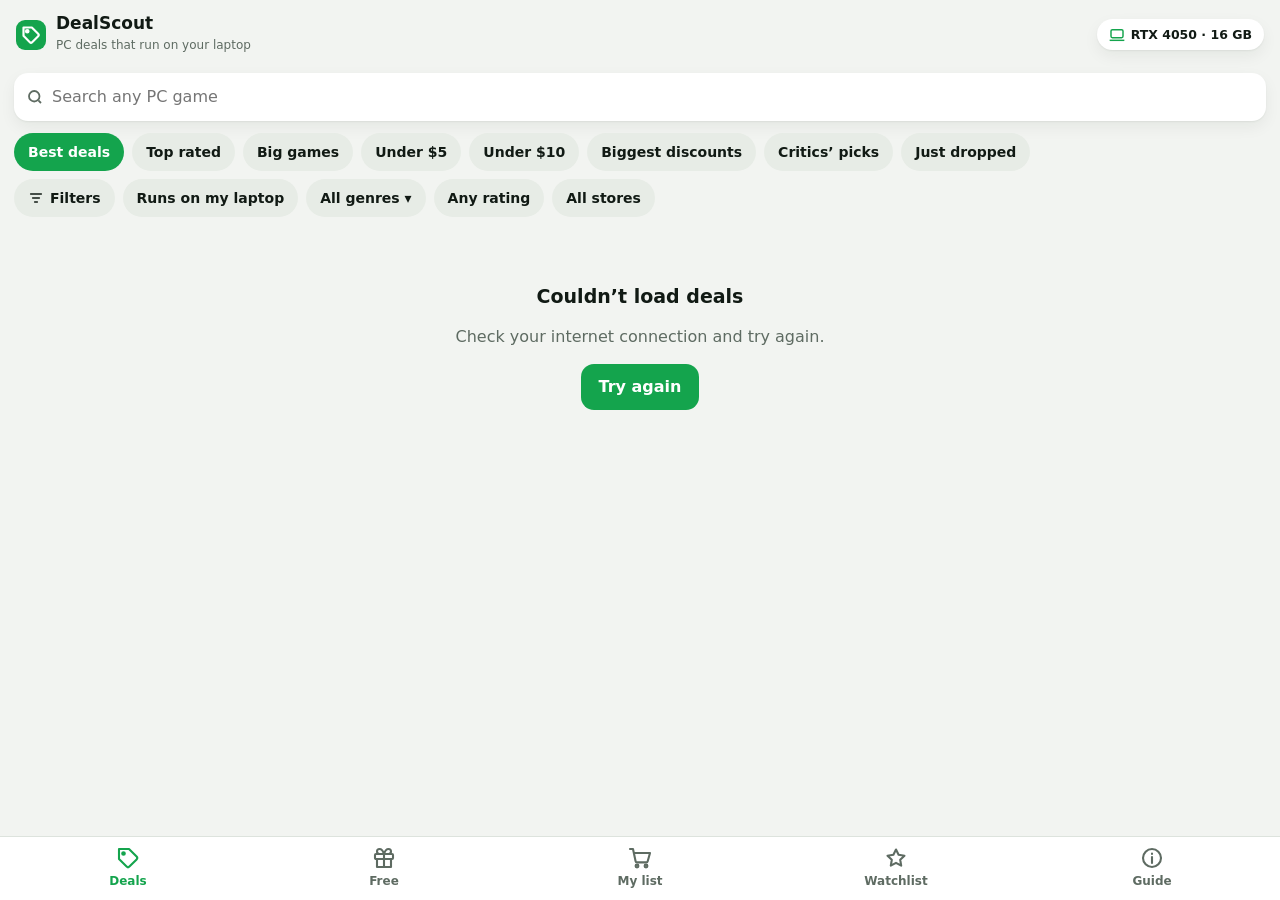
==== dealscout/index.html @ 49ba5583 "DealScout content 7: compare discounts with the past-year average across stores Co-Authored-By: Clau" ====
<!DOCTYPE html>
<html lang="en">
<head>
<meta charset="utf-8">
<meta name="viewport" content="width=device-width, initial-scale=1, maximum-scale=1, user-scalable=no">
<title>DealScout</title>
<style>
:root{
  --sat:0px;--sab:0px;
  --bg:#F2F4F1;--card:#FFFFFF;--ink:#111A14;--mute:#5E6B62;--line:#DDE3DD;--soft:#E7ECE6;
  --acc:#14A44D;--onacc:#FFFFFF;--hot:#E5484D;--gold:#C98A00;--blue:#2D6BD9;
  --good:#14A44D;--goodbg:#DFF5E6;--warn:#B76E00;--warnbg:#FFF0D6;--bad:#D12F35;--badbg:#FDE3E3;--unk:#6B7280;--unkbg:#ECEEF0;
  --shadow:0 1px 2px rgba(10,30,15,.06),0 6px 16px rgba(10,30,15,.06);
}
@media (prefers-color-scheme:dark){:root{
  --bg:#0C110E;--card:#161D18;--ink:#E8F0EA;--mute:#93A398;--line:#253028;--soft:#1E2720;
  --acc:#7BE495;--onacc:#06220F;--hot:#FF6B6E;--gold:#F2C14E;--blue:#8CB8FF;
  --good:#7BE495;--goodbg:#173322;--warn:#F2C14E;--warnbg:#3A2E12;--bad:#FF7A7D;--badbg:#3D1A1C;--unk:#A3ACB5;--unkbg:#232A30;
  --shadow:0 1px 2px rgba(0,0,0,.45);
}}
*{box-sizing:border-box;-webkit-tap-highlight-color:transparent;min-width:0}
html,body{margin:0;height:100%;background:var(--bg);color:var(--ink);font:16px/1.4 system-ui,-apple-system,"Segoe UI",Roboto,sans-serif;overscroll-behavior:none}
button,input,select{font:inherit;color:inherit}
button{border:0;background:none;cursor:pointer;padding:0}
img{display:block}
#app{display:flex;flex-direction:column;height:100%;padding-top:var(--sat)}
main{flex:1;overflow-y:auto;padding:0 14px calc(90px + var(--sab))}
.view{display:none}.view.on{display:block}
.top{display:flex;align-items:center;gap:10px;padding:14px 2px 6px}
.logo{width:30px;height:30px;border-radius:9px;background:var(--acc);display:grid;place-items:center;color:var(--onacc)}
.logo svg{width:20px;height:20px}
.brand{flex:1}.brand b{display:block;font-size:17px;font-weight:850;line-height:1.1}.brand span{font-size:12px;color:var(--mute)}
.rig{display:flex;align-items:center;gap:6px;background:var(--card);box-shadow:var(--shadow);border-radius:999px;padding:7px 12px;font-size:12.5px;font-weight:750;white-space:nowrap}
.rig svg{width:16px;height:16px;color:var(--acc)}
h1{font-size:28px;line-height:1.1;margin:10px 2px 2px;letter-spacing:-.5px;font-weight:850}
.sub{color:var(--mute);font-size:14px;margin:0 2px}
.search{display:flex;align-items:center;gap:8px;background:var(--card);border-radius:14px;padding:0 12px;margin:12px 0 4px;box-shadow:var(--shadow)}
.search input{flex:1;border:0;background:none;padding:13px 0;outline:none;font-size:16px}
.search svg{width:18px;height:18px;color:var(--mute);flex:none}
.search button{color:var(--mute);width:32px;height:32px;display:grid;place-items:center}
.chips{display:flex;gap:8px;overflow-x:auto;padding:8px 0;scrollbar-width:none}
.chips::-webkit-scrollbar{display:none}
.chip{flex:none;padding:8px 14px;border-radius:999px;background:var(--soft);font-weight:700;font-size:14px;min-height:38px;white-space:nowrap}
.chip.on{background:var(--acc);color:var(--onacc)}
.chip.icon{display:flex;align-items:center;gap:6px}.chip.icon svg{width:16px;height:16px}
.chip .n{background:var(--acc);color:var(--onacc);border-radius:9px;font-size:11px;padding:1px 6px;margin-left:2px}
.statline{display:flex;justify-content:space-between;align-items:center;font-size:13px;color:var(--mute);margin:4px 2px 8px}
.list{display:flex;flex-direction:column;gap:10px}
.deal{display:flex;gap:12px;background:var(--card);border-radius:16px;padding:10px;box-shadow:var(--shadow);text-align:left;width:100%;position:relative}
.deal .img{flex:none;width:118px;height:55px;border-radius:9px;overflow:hidden;background:var(--soft)}
.deal .img img{width:100%;height:100%;object-fit:cover}
.deal .mid{flex:1;display:flex;flex-direction:column;gap:4px}
.deal .t{font-weight:750;font-size:15px;line-height:1.2;display:-webkit-box;-webkit-line-clamp:2;-webkit-box-orient:vertical;overflow:hidden}
.deal .meta{display:flex;flex-wrap:wrap;gap:5px;align-items:center}
.deal .right{flex:none;display:flex;flex-direction:column;align-items:flex-end;gap:3px}
.price{font-weight:850;font-size:18px;font-variant-numeric:tabular-nums;white-space:nowrap}
.price.free{color:var(--acc)}
.was{font-size:12px;color:var(--mute);text-decoration:line-through;white-space:nowrap}
.off{background:var(--hot);color:#fff;font-weight:850;font-size:12px;border-radius:7px;padding:2px 6px;white-space:nowrap}
.tag{font-size:11.5px;font-weight:750;border-radius:7px;padding:2px 7px;white-space:nowrap;display:inline-flex;align-items:center;gap:4px}
.tag img{width:14px;height:14px;border-radius:3px}
.tag.store{background:var(--soft);color:var(--ink)}
.tag.rate{background:var(--soft)}
.tag.g{background:var(--goodbg);color:var(--good)}.tag.w{background:var(--warnbg);color:var(--warn)}.tag.b{background:var(--badbg);color:var(--bad)}.tag.u{background:var(--unkbg);color:var(--unk)}
.r-hi{color:var(--good)}.r-mid{color:var(--warn)}.r-lo{color:var(--bad)}
.more{display:flex;justify-content:center;padding:16px}
.btn{display:inline-flex;align-items:center;justify-content:center;gap:8px;min-height:46px;padding:0 18px;border-radius:13px;font-weight:800;background:var(--acc);color:var(--onacc)}
.btn.ghost{background:var(--soft);color:var(--ink)}
.btn.block{width:100%}
.btn.sm{min-height:38px;padding:0 14px;font-size:14px;border-radius:11px}
.empty{text-align:center;padding:40px 16px;color:var(--mute)}
.empty h3{color:var(--ink);margin:6px 0;font-size:19px}
.spin{width:30px;height:30px;border-radius:50%;border:4px solid var(--soft);border-top-color:var(--acc);animation:sp .8s linear infinite;margin:24px auto}
@keyframes sp{to{transform:rotate(360deg)}}
.skel{height:76px;border-radius:16px;background:linear-gradient(90deg,var(--card),var(--soft),var(--card));background-size:200% 100%;animation:sk 1.2s infinite}
@keyframes sk{to{background-position:-200% 0}}
/* free tab */
.fcard{background:var(--card);border-radius:18px;overflow:hidden;box-shadow:var(--shadow);margin-top:12px}
.fcard .hero{aspect-ratio:16/8.5;background:var(--soft);position:relative}
.fcard .hero img{width:100%;height:100%;object-fit:cover}
.fcard .hero img[alt='']{color:transparent}
.fcard .hero .badge{position:absolute;left:10px;top:10px;background:var(--acc);color:var(--onacc);font-weight:850;font-size:13px;border-radius:8px;padding:4px 9px}
.fcard .hero .badge.soon{background:#1E2720;color:#E8F0EA}
.fcard .body{padding:12px 14px 14px;display:flex;align-items:center;gap:10px}
.fcard .body .t{flex:1}.fcard .body b{display:block;font-size:17px}.fcard .body span{font-size:13px;color:var(--mute)}
.sec{display:flex;justify-content:space-between;align-items:baseline;margin:22px 2px 6px}
.sec h2{font-size:17px;margin:0}
.sec span{font-size:13px;color:var(--mute)}
/* guide */
.gcard{background:var(--card);border-radius:18px;box-shadow:var(--shadow);padding:14px 16px;margin-top:12px}
.gcard h3{margin:0 0 8px;font-size:17px;display:flex;align-items:center;gap:8px}
.gcard h3 i{width:26px;height:26px;border-radius:8px;display:grid;place-items:center;font-style:normal;font-size:14px;background:var(--goodbg);color:var(--good);font-weight:850}
.when{display:grid;grid-template-columns:auto 1fr;gap:8px 12px;font-size:14.5px}
.when b{white-space:nowrap}
.site{display:flex;align-items:center;gap:12px;padding:11px 0;border-top:1px solid var(--line);text-align:left;width:100%}
.site:first-of-type{border-top:0}
.site .ic{width:38px;height:38px;border-radius:10px;background:var(--soft);display:grid;place-items:center;font-weight:850;font-size:14px;flex:none}
.site .tx{flex:1}.site .tx b{display:block;font-size:15px}.site .tx span{font-size:13px;color:var(--mute)}
.site svg{width:18px;height:18px;color:var(--mute);flex:none}
.cal{display:flex;gap:12px;padding:10px 0;border-top:1px solid var(--line);align-items:center}
.cal:first-of-type{border-top:0}
.cal .d{flex:none;width:58px;text-align:center;background:var(--soft);border-radius:10px;padding:6px 0;font-weight:850;font-size:13px;line-height:1.15}
.cal .d small{display:block;font-weight:700;color:var(--mute);font-size:11px}
.cal .x{flex:1;font-size:14px}.cal .x b{display:block}
.cal.live .d{background:var(--acc);color:var(--onacc)}.cal.live .d small{color:var(--onacc)}
/* nav */
nav.tabs{position:fixed;left:0;right:0;bottom:0;background:var(--card);border-top:1px solid var(--line);display:grid;grid-template-columns:repeat(5,1fr);padding-bottom:var(--sab);z-index:6}
nav.tabs button{display:flex;flex-direction:column;align-items:center;gap:3px;padding:9px 0 10px;font-size:12px;font-weight:700;color:var(--mute);position:relative}
nav.tabs button svg{width:24px;height:24px}
nav.tabs button.on{color:var(--acc)}
nav.tabs .dot{position:absolute;top:5px;left:calc(50% + 8px);background:var(--hot);color:#fff;font-size:10px;min-width:16px;height:16px;border-radius:8px;display:grid;place-items:center;padding:0 4px}
/* sheet */
.scrim{position:fixed;inset:0;background:rgba(0,0,0,.45);opacity:0;pointer-events:none;transition:opacity .2s;z-index:20}
.scrim.on{opacity:1;pointer-events:auto}
.sheet{position:fixed;left:0;right:0;bottom:0;background:var(--card);border-radius:24px 24px 0 0;z-index:21;transform:translateY(105%);transition:transform .25s cubic-bezier(.2,.8,.2,1);max-height:94%;overflow-y:auto;padding-bottom:calc(18px + var(--sab))}
.sheet.on{transform:none}
.grab{width:40px;height:4px;border-radius:2px;background:var(--line);margin:10px auto}
.sheet .pad{padding:0 18px}
.sheet h2{margin:4px 0 4px;font-size:22px;line-height:1.15}
.dhero{width:100%;aspect-ratio:460/215;object-fit:cover;background:var(--soft)}
.verdict{border-radius:14px;padding:12px 14px;margin-top:12px}
.verdict b{display:flex;align-items:center;gap:8px;font-size:16px}
.verdict.g{background:var(--goodbg);color:var(--good)}.verdict.w{background:var(--warnbg);color:var(--warn)}.verdict.b{background:var(--badbg);color:var(--bad)}.verdict.u{background:var(--unkbg);color:var(--unk)}
.verdict p{margin:4px 0 0;font-size:13.5px;color:var(--ink);opacity:.85}
.reqs{display:grid;grid-template-columns:auto 1fr;gap:4px 10px;font-size:13px;margin-top:8px;color:var(--ink)}
.reqs dt{font-weight:750;color:var(--mute)}.reqs dd{margin:0}
.ptable{margin-top:8px}
.prow{display:flex;align-items:center;gap:10px;padding:10px 0;border-top:1px solid var(--line)}
.prow:first-child{border-top:0}
.prow img{width:22px;height:22px;border-radius:5px;flex:none}
.prow .s{flex:1;font-weight:700;font-size:14.5px}.prow .s small{display:block;font-weight:500;color:var(--mute);font-size:12px}
.prow .pp{text-align:right;font-variant-numeric:tabular-nums}.prow .pp b{display:block;font-size:16px}.prow .pp small{font-size:12px;color:var(--mute)}
.prow.best{background:var(--goodbg);margin:0 -10px;padding:10px;border-radius:12px;border-top:0}
.prow.off{opacity:.45}
.facts{display:grid;grid-template-columns:repeat(3,1fr);gap:8px;margin-top:12px}
.facts div{background:var(--soft);border-radius:12px;padding:9px 10px}
.facts b{display:block;font-size:16px;font-variant-numeric:tabular-nums}
.facts span{font-size:11.5px;color:var(--mute)}
.desc{font-size:14px;color:var(--mute);margin-top:12px;line-height:1.5}
.row2{display:flex;gap:10px;margin-top:14px}.row2 .btn{flex:1}
label.f{display:block;font-size:13px;font-weight:750;color:var(--mute);margin:14px 0 6px}
.inp{width:100%;min-height:46px;border-radius:12px;border:1.5px solid var(--line);background:var(--bg);padding:10px 12px;font-size:16px;outline:none}
.inp:focus{border-color:var(--acc)}
.li{display:flex;align-items:center;gap:12px;padding:12px 0;border-top:1px solid var(--line);min-height:56px}
.li:first-child{border-top:0}
.li .t{flex:1}.li .t small{display:block;color:var(--mute);font-size:12.5px}
.sw{width:50px;height:30px;border-radius:15px;background:var(--line);position:relative;flex:none;transition:background .2s}
.sw::after{content:"";position:absolute;top:3px;left:3px;width:24px;height:24px;border-radius:12px;background:#fff;transition:transform .2s;box-shadow:0 1px 3px rgba(0,0,0,.25)}
.sw.on{background:var(--acc)}.sw.on::after{transform:translateX(20px)}
.seg{display:grid;grid-auto-flow:column;grid-auto-columns:1fr;background:var(--soft);border-radius:12px;padding:3px;gap:3px}
.seg button{min-height:40px;border-radius:10px;font-weight:700;font-size:14px}
.seg button.on{background:var(--card);color:var(--acc);box-shadow:var(--shadow)}
.storegrid{display:grid;grid-template-columns:1fr 1fr;gap:8px}
.storegrid button{display:flex;align-items:center;gap:8px;padding:10px;border-radius:12px;background:var(--soft);font-size:13.5px;font-weight:700;text-align:left;opacity:.5}
.storegrid button.on{opacity:1;outline:2px solid var(--acc)}
.storegrid img{width:20px;height:20px;border-radius:5px}
.toast{position:fixed;left:50%;bottom:calc(84px + var(--sab));transform:translate(-50%,16px);background:var(--ink);color:var(--bg);padding:11px 16px;border-radius:12px;font-weight:700;font-size:14px;opacity:0;transition:.2s;z-index:50;pointer-events:none;max-width:92%;text-align:center}
.toast.on{opacity:1;transform:translate(-50%,0)}
.wrow{display:flex;gap:12px;align-items:center;background:var(--card);border-radius:16px;padding:10px;box-shadow:var(--shadow);width:100%;text-align:left}
.wrow .img{flex:none;width:92px;height:43px;border-radius:8px;overflow:hidden;background:var(--soft)}
.wrow .img img{width:100%;height:100%;object-fit:cover}
.wrow .mid{flex:1}.wrow .mid b{display:block;font-size:15px;line-height:1.2}.wrow .mid span{font-size:12.5px;color:var(--mute)}
.hit{outline:2.5px solid var(--acc)}
.note{font-size:12.5px;color:var(--mute);margin:10px 2px 0;line-height:1.45}
@media (prefers-reduced-motion:reduce){*{transition:none!important;animation:none!important}}
.tag.own{background:#E0EAFF;color:#2D55B5}
@media (prefers-color-scheme:dark){.tag.own{background:#1B2A4A;color:#9DBBFF}}
.ownbar{display:inline-block;margin:6px 0 2px;padding:5px 10px;border-radius:999px;background:#E0EAFF;color:#2D55B5;font-weight:800;font-size:13px}
@media (prefers-color-scheme:dark){.ownbar{background:#1B2A4A;color:#9DBBFF}}
.chips.wrap{flex-wrap:wrap;overflow:visible}
.seg.sm{max-width:220px;margin:0 0 8px auto}.seg.sm button{min-height:32px;font-size:13px}
.phbox{position:relative;background:var(--card);border-radius:14px;padding:10px 10px 4px;box-shadow:var(--shadow);min-height:60px}
.phsvg{width:100%;height:180px;display:block;touch-action:pan-y}
.phsvg text{font-size:11px;fill:var(--mute);font-weight:600}
.phsvg .gl{stroke:var(--line);stroke-width:1}
.phsvg .reg{stroke:var(--mute);stroke-width:1.2;stroke-dasharray:4 4;opacity:.7}
.phsvg .ln{fill:none;stroke:var(--acc);stroke-width:2.4;stroke-linejoin:round;vector-effect:non-scaling-stroke}
.phsvg .ar{fill:var(--acc);opacity:.12}
.phsvg .lo{fill:var(--gold);stroke:var(--card);stroke-width:2}
.phsvg .nw{fill:var(--acc);stroke:var(--card);stroke-width:2}
.phsvg .cur{stroke:var(--ink);stroke-width:1;opacity:.5}
.phtip{display:none;position:absolute;top:44px;width:120px;background:var(--ink);color:var(--bg);font-size:12.5px;padding:6px 8px;border-radius:9px;pointer-events:none;line-height:1.3}
.phleg{display:flex;flex-wrap:wrap;gap:6px 14px;font-size:12.5px;color:var(--mute);font-weight:600;margin-top:4px}
.phleg .k{display:inline-block;width:14px;height:3px;border-radius:2px;vertical-align:middle;margin-right:5px;background:var(--acc)}
.phleg .k.reg{background:none;border-top:2px dashed var(--mute);height:0}.phleg .k.lo{width:9px;height:9px;border-radius:50%;background:var(--gold)}
.phempty{padding:6px 4px}.phempty b{font-size:15px}.phempty p{margin:4px 0;font-size:13.5px;color:var(--mute)}
.dheroW{position:relative;background:var(--soft)}
.dheroW.small .dhero{object-fit:contain;aspect-ratio:460/215}
.hcount{position:absolute;right:10px;bottom:10px;background:rgba(0,0,0,.62);color:#fff;font-size:12px;font-weight:700;padding:4px 9px;border-radius:999px}
.dtitle{margin:14px 0 2px;font-size:22px;line-height:1.2}
.gchips{display:flex;flex-wrap:wrap;gap:6px;margin-top:8px}
.gchips span{background:var(--soft);border-radius:999px;padding:4px 10px;font-size:12.5px;font-weight:700}
.gchips.feat{margin-top:10px}.gchips.feat span{background:transparent;border:1.5px solid var(--line);font-weight:600;color:var(--mute)}
.dlcbar{margin-top:10px;background:var(--warnbg);color:var(--ink);border-radius:12px;padding:10px 12px;font-size:13.5px;display:flex;flex-wrap:wrap;align-items:center;gap:8px}
.dlcbar .btn{margin-left:auto}
.exp{display:flex;align-items:center;gap:10px;margin-top:10px;background:var(--card);border-radius:10px;padding:8px 10px;color:var(--ink)}
.exp span{flex:none;font-size:11.5px;font-weight:800;text-transform:uppercase;letter-spacing:.04em;color:var(--mute)}.exp b{font-size:14px!important}
.gal{display:flex;gap:8px;overflow-x:auto;scroll-snap-type:x mandatory;padding:2px 2px 6px;scrollbar-width:none;margin:0 -2px}
.gal::-webkit-scrollbar{display:none}
.gi{flex:none;width:168px;aspect-ratio:16/9;border-radius:10px;overflow:hidden;background:var(--soft);scroll-snap-align:start;position:relative;padding:0}
.gi img{width:100%;height:100%;object-fit:cover;display:block}
.gi.vid::after{content:"▶";position:absolute;inset:0;display:grid;place-items:center;color:#fff;font-size:26px;background:rgba(0,0,0,.28);text-shadow:0 2px 8px rgba(0,0,0,.5)}
.gi.sk{animation:pulse 1.2s ease-in-out infinite}
@keyframes pulse{50%{opacity:.5}}
.rqs{display:flex;flex-direction:column;gap:8px}
.rq{background:var(--soft);border-radius:12px;padding:9px 11px}
.rqh{font-size:12px;font-weight:800;text-transform:uppercase;letter-spacing:.04em;color:var(--mute);margin-bottom:4px}
.rqr{display:grid;grid-template-columns:36px 1fr 20px;gap:6px;align-items:start;font-size:13.5px;padding:2px 0}
.rqr .lab{font-weight:800;color:var(--mute);font-size:12px;padding-top:1px}
.rqr.you{border-top:1px dashed var(--line);margin-top:3px;padding-top:5px}.rqr.you .val{font-weight:700;color:var(--acc)}
.st{font-style:normal;font-weight:900;text-align:center;border-radius:6px;font-size:12px;line-height:18px}
.st.ok{background:var(--goodbg);color:var(--good)}.st.warn{background:var(--warnbg);color:var(--warn)}.st.bad{background:var(--badbg);color:var(--bad)}
.rqraw{margin:2px 0;font-size:13px;line-height:1.45}
.about{font-size:14.5px;line-height:1.55;max-height:190px;overflow:hidden;position:relative}
.about:not(.open)::after{content:"";position:absolute;left:0;right:0;bottom:0;height:60px;background:linear-gradient(transparent,var(--card))}
.about.open{max-height:none}.about p{margin:0 0 10px}.about .lead{font-weight:600}
button.more{color:var(--acc);font-weight:800;font-size:14px;padding:6px 0}
.info{display:grid;grid-template-columns:1fr 1fr;gap:8px}
.info div{background:var(--soft);border-radius:12px;padding:8px 10px}.info span{display:block;font-size:11.5px;color:var(--mute);font-weight:700}.info b{font-size:14px}
#lb{position:fixed;inset:0;background:#000;z-index:80;display:flex;flex-direction:column;opacity:0;visibility:hidden;transition:opacity .2s,visibility .2s}
#lb.on{opacity:1;visibility:visible}
.lbtop{display:flex;justify-content:space-between;align-items:center;padding:calc(10px + var(--sat)) 14px 10px;color:#fff;font-weight:700}
.lbtop button{color:#fff;font-size:22px;width:44px;height:44px}
.lbs{flex:1;display:flex;overflow-x:auto;scroll-snap-type:x mandatory;scrollbar-width:none}
.lbs::-webkit-scrollbar{display:none}
.lbslide{flex:none;width:100%;height:100%;scroll-snap-align:center;display:grid;place-items:center;position:relative}
.lbslide img,.lbslide video{max-width:100%;max-height:100%;object-fit:contain}
.lbslide video{width:100%}
.lbfail{display:none;position:absolute;inset:auto 0 18% 0;flex-direction:column;align-items:center;color:#fff;gap:6px}
.lsum{background:linear-gradient(135deg,var(--acc),#0E7A39);color:#fff;border-radius:18px;padding:16px;margin-top:12px}
@media (prefers-color-scheme:dark){.lsum{background:linear-gradient(135deg,#1D5C35,#123D24)}}
.lsum .big{font-size:32px;font-weight:900;line-height:1.1}
.lsum .row{display:flex;gap:16px;margin-top:8px;font-size:13px;opacity:.92}.lsum .row b{display:block;font-size:16px}
.lbar{height:8px;border-radius:4px;background:rgba(255,255,255,.25);margin-top:12px;overflow:hidden}.lbar i{display:block;height:100%;background:#fff;border-radius:4px}
.lbar.over i{background:#FFB4B4}
.lsum .bud{display:flex;justify-content:space-between;font-size:12.5px;margin-top:5px;font-weight:700}
.lsum button{color:#fff;text-decoration:underline;font-weight:700;font-size:13px;padding:0}
.lrow{display:flex;align-items:stretch;background:var(--card);border-radius:16px;box-shadow:var(--shadow);overflow:hidden}
.lrow .lo{flex:1;display:flex;gap:11px;align-items:center;padding:10px;text-align:left;min-width:0}
.lrow .img{flex:none;width:96px;height:45px;border-radius:8px;overflow:hidden;background:var(--soft)}.lrow .img img{width:100%;height:100%;object-fit:cover}
.lrow .mid{flex:1;min-width:0}.lrow .t{font-weight:800;font-size:14.5px;line-height:1.2;overflow:hidden;text-overflow:ellipsis;white-space:nowrap}
.lrow .meta{display:flex;flex-wrap:wrap;gap:4px;margin-top:4px}
.lrow .right{display:flex;flex-direction:column;align-items:flex-end;justify-content:center;padding-right:4px}
.lrow .x{flex:none;width:40px;color:var(--mute);font-size:16px;border-left:1px solid var(--line)}
.tag.low{background:var(--goodbg);color:var(--good)}
.gpc{display:flex;gap:11px;align-items:flex-start;background:var(--card);border-radius:16px;padding:10px;box-shadow:var(--shadow)}
.gpc .img{flex:none;width:104px;aspect-ratio:16/9;border-radius:9px;overflow:hidden;background:var(--soft)}.gpc .img img{width:100%;height:100%;object-fit:cover}
.gpc .mid{flex:1;min-width:0}.gpc .mid>b{display:block;font-size:14.5px;line-height:1.25}
.gpc .meta{display:flex;flex-wrap:wrap;gap:4px;margin-top:4px}
.gpw{display:block;font-size:12.5px;color:var(--mute);margin-top:4px}
.gpc details{margin-top:4px;font-size:12.5px}.gpc summary{color:var(--acc);font-weight:700;cursor:pointer}.gpc details p{margin:4px 0 0;color:var(--mute);line-height:1.45}
.gpc .btn{flex:none;align-self:center}
.itx{flex:none;width:22px;height:22px;border-radius:6px;background:var(--soft);display:grid;place-items:center;font-weight:900;font-size:12px;color:var(--mute)}
.right .was.avg{text-decoration:none}
.right .off.none{background:var(--soft);color:var(--mute)}
.avgline{margin-top:8px;font-size:14px;background:var(--goodbg);color:var(--ink);border-radius:12px;padding:9px 12px}.avgline b{color:var(--good)}
</style>
</head>
<body>
<div id="app">
<main id="main">
  <div class="top">
    <div class="logo"><svg viewBox="0 0 24 24" fill="none" stroke="currentColor" stroke-width="2.6" stroke-linecap="round" stroke-linejoin="round"><path d="M20.6 13.4 13.4 20.6a2 2 0 0 1-2.8 0L3 13V3h10l7.6 7.6a2 2 0 0 1 0 2.8z"/><circle cx="7.5" cy="7.5" r="1.5" fill="currentColor"/></svg></div>
    <div class="brand"><b>DealScout</b><span>PC deals that run on your laptop</span></div>
    <button class="rig" id="rigbtn"><svg viewBox="0 0 24 24" fill="none" stroke="currentColor" stroke-width="2.2"><rect x="3" y="4" width="18" height="12" rx="2"/><path d="M1 20h22"/></svg><span id="rigtxt"></span></button>
  </div>

  <section class="view on" id="v-deals">
    <div class="search"><svg viewBox="0 0 24 24" fill="none" stroke="currentColor" stroke-width="2.4"><circle cx="11" cy="11" r="7"/><path d="m20 20-3.5-3.5"/></svg><input id="q" placeholder="Search any PC game" enterkeyhint="search" autocomplete="off"><button id="qx" style="display:none" aria-label="Clear">✕</button></div>
    <div class="chips" id="presets"></div>
    <div class="chips" id="fchips" style="padding-top:0"></div>
    <div class="statline"><span id="dstat"></span><span id="dupd"></span></div>
    <div class="list" id="dlist"></div>
    <div class="more" id="dmore"></div>
  </section>

  <section class="view" id="v-free">
    <h1>Free games</h1>
    <p class="sub">Free to keep forever once you claim them. Epic gives away a new one every Thursday.</p>
    <div id="flist"></div>
  </section>

  <section class="view" id="v-list">
    <h1>My list</h1>
    <p class="sub">Games you plan to get. Prices update every time you open this.</p>
    <div id="llist"></div>
  </section>

  <section class="view" id="v-watch">
    <h1>Watchlist</h1>
    <p class="sub" id="wsub"></p>
    <div class="list" id="wlist" style="margin-top:12px"></div>
  </section>

  <section class="view" id="v-guide">
    <h1>Deal guide</h1>
    <p class="sub">When to check, where to check, and how to buy safely.</p>
    <div id="glist"></div>
  </section>
</main>
<nav class="tabs" id="tabs">
  <button data-v="deals" class="on"><svg viewBox="0 0 24 24" fill="none" stroke="currentColor" stroke-width="2.1" stroke-linecap="round" stroke-linejoin="round"><path d="M20.6 13.4 13.4 20.6a2 2 0 0 1-2.8 0L3 13V3h10l7.6 7.6a2 2 0 0 1 0 2.8z"/><circle cx="7.5" cy="7.5" r="1.3" fill="currentColor"/></svg>Deals</button>
  <button data-v="free"><svg viewBox="0 0 24 24" fill="none" stroke="currentColor" stroke-width="2.1" stroke-linecap="round" stroke-linejoin="round"><rect x="3" y="8" width="18" height="5" rx="1"/><path d="M12 8v13M5 13v8h14v-8M12 8S10.5 3 7.5 3a2.5 2.5 0 0 0 0 5M12 8s1.5-5 4.5-5a2.5 2.5 0 0 1 0 5"/></svg>Free<span class="dot" id="freedot" style="display:none"></span></button>
  <button data-v="list"><svg viewBox="0 0 24 24" fill="none" stroke="currentColor" stroke-width="2.1" stroke-linecap="round" stroke-linejoin="round"><circle cx="9" cy="20" r="1.4"/><circle cx="18" cy="20" r="1.4"/><path d="M2 3h3l2.6 12.2a1.5 1.5 0 0 0 1.5 1.2h9.1a1.5 1.5 0 0 0 1.5-1.1L22 7H6.2"/></svg>My list<span class="dot" id="listdot" style="display:none"></span></button>
  <button data-v="watch"><svg viewBox="0 0 24 24" fill="none" stroke="currentColor" stroke-width="2.1" stroke-linejoin="round"><path d="M12 3.5l2.6 5.3 5.9.9-4.3 4.1 1 5.8-5.2-2.8-5.2 2.8 1-5.8-4.3-4.1 5.9-.9z"/></svg>Watchlist<span class="dot" id="watchdot" style="display:none"></span></button>
  <button data-v="guide"><svg viewBox="0 0 24 24" fill="none" stroke="currentColor" stroke-width="2.1" stroke-linecap="round"><circle cx="12" cy="12" r="9"/><path d="M12 11v6M12 7.5v.5"/></svg>Guide</button>
</nav>
</div>
<div class="scrim" id="scrim"></div>
<div class="sheet" id="sheet"></div>
<div class="toast" id="toast"></div>
<script>
/* Shared update UI for the personal apps: update banner, "what's new", version info. */
(function () {
  var A = window.Android || null;
  var bootErr = false;
  window.addEventListener('error', function (e) { if (e && e.error !== undefined && !(e.target && e.target !== window)) bootErr = true; });
  var css = '.upd-bar{position:fixed;left:12px;right:12px;bottom:calc(86px + var(--sab,0px));z-index:60;background:#111A2E;color:#fff;border-radius:16px;padding:14px;box-shadow:0 10px 30px rgba(0,0,0,.35);display:flex;flex-direction:column;gap:10px;font:15px/1.4 system-ui,sans-serif;transform:translateY(120%);opacity:0;visibility:hidden;pointer-events:none;transition:transform .3s cubic-bezier(.2,.8,.2,1),opacity .2s,visibility .3s}' +
    '.upd-bar.on{transform:none;opacity:1;visibility:visible;pointer-events:auto}.upd-bar b{font-size:16px}.upd-bar p{margin:0;opacity:.85;font-size:13.5px}' +
    '.upd-row{display:flex;gap:8px}.upd-row button{flex:1;min-height:44px;border:0;border-radius:12px;font:inherit;font-weight:800;cursor:pointer}' +
    '.upd-go{background:#7BE495;color:#06220F}.upd-no{background:rgba(255,255,255,.12);color:#fff}' +
    '.upd-toast{position:fixed;left:50%;top:calc(14px + var(--sat,0px));transform:translate(-50%,-20px);background:#111A2E;color:#fff;padding:11px 16px;border-radius:12px;font:700 14px system-ui,sans-serif;opacity:0;transition:.2s;z-index:61;pointer-events:none;max-width:90%;text-align:center}.upd-toast.on{opacity:1;transform:translate(-50%,0)}';
  function boot() {
    var st = document.createElement('style'); st.textContent = css; document.head.appendChild(st);
    var bar = document.createElement('div'); bar.className = 'upd-bar'; document.body.appendChild(bar);
    var t = document.createElement('div'); t.className = 'upd-toast'; document.body.appendChild(t);
    var tt;
    function toast(msg) { t.textContent = msg; t.classList.add('on'); clearTimeout(tt); tt = setTimeout(function () { t.classList.remove('on'); }, 3200); }
    if (!window.__toast) window.__toast = toast;
    function show(html, buttons) {
      bar.innerHTML = html + '<div class="upd-row">' + buttons.map(function (b, i) { return '<button class="' + b[1] + '" data-i="' + i + '">' + b[0] + '</button>'; }).join('') + '</div>';
      bar.onclick = function (e) { var x = e.target.closest('button'); if (!x) return; var b = buttons[+x.dataset.i]; bar.classList.remove('on'); if (b[2]) b[2](); };
      requestAnimationFrame(function () { bar.classList.add('on'); });
    }
    function esc(s) { return String(s).replace(/[&<>"]/g, function (c) { return {'&':'&amp;','<':'&lt;','>':'&gt;','"':'&quot;'}[c]; }); }
    window.__apkReady = function (vn, notes) {
      show('<b>Update ready: version ' + esc(vn) + '</b>' + (notes ? '<p>' + esc(notes) + '</p>' : '') + '<p>Android will ask you to confirm the install. After the first time, updates install by themselves.</p>',
        [['Later', 'upd-no'], ['Install now', 'upd-go', function () { A && A.installUpdate(); }]]);
    };
    window.UPD = {
      info: function () { try { return A ? A.appInfo() : 'browser preview'; } catch (e) { return ''; } },
      check: function () { if (A && A.checkUpdates) { A.checkUpdates(); toast('Checking for updates…'); } else toast('Updates work in the Android app'); }
    };
    if (A && A.takeNotes) {
      var n = ''; try { n = A.takeNotes(); } catch (e) {}
      if (n) setTimeout(function () { show('<b>Updated</b><p>' + esc(n) + '</p>', [['Nice', 'upd-go']]); }, 800);
    }
    // Tell the app this build started fine. If the app's own code crashed while starting, stay quiet:
    // the native side then rolls a downloaded update back to the previous working version.
    setTimeout(function () { if (!bootErr) { try { A && A.ready && A.ready(); } catch (e) {} } }, 1500);
  }
  if (document.readyState === 'loading') document.addEventListener('DOMContentLoaded', boot); else boot();
})();

</script>
<script>
/* DealScout: live PC game deals (CheapShark + Epic + Steam), checked against the user's laptop */
{
const A = window.Android || null;
const $ = s => document.querySelector(s);
const esc = s => String(s == null ? '' : s).replace(/[&<>"']/g, c => ({'&':'&amp;','<':'&lt;','>':'&gt;','"':'&quot;',"'":'&#39;'}[c]));
const money = v => { const n = +v; return n === 0 ? 'Free' : '$' + n.toFixed(2); };
const CS = 'https://www.cheapshark.com/api/1.0/';
const MON = ['Jan','Feb','Mar','Apr','May','Jun','Jul','Aug','Sep','Oct','Nov','Dec'];
const fdate = d => { const x = new Date(d); return MON[x.getMonth()] + ' ' + x.getDate() + (x.getFullYear() !== new Date().getFullYear() ? ', ' + x.getFullYear() : ''); };

/* ---------- networking (native bridge on Android, fetch in a browser) ---------- */
let rid = 0; const pend = {};
window.__httpCb = (id, code, body) => { const p = pend[id]; if (!p) return; delete pend[id]; if (code >= 200 && code < 300) { try { p.res(JSON.parse(body)); } catch (e) { p.rej(new Error('Bad response')); } } else p.rej(new Error(code ? 'HTTP ' + code : (body || 'No connection'))); };
function get(url) {
  if (A && A.http) return new Promise((res, rej) => { const id = 'r' + (++rid); pend[id] = {res, rej}; A.http(id, url); setTimeout(() => { if (pend[id]) { delete pend[id]; rej(new Error('Timed out')); } }, 30000); });
  return fetch(url).then(r => { if (!r.ok) throw new Error('HTTP ' + r.status); return r.json(); });
}
function post(url, body) {
  const b = JSON.stringify(body);
  if (A && A.httpPost) return new Promise((res, rej) => { const id = 'r' + (++rid); pend[id] = {res, rej}; A.httpPost(id, url, b); setTimeout(() => { if (pend[id]) { delete pend[id]; rej(new Error('Timed out')); } }, 30000); });
  if (A) return Promise.reject(new Error('needs-update'));
  return fetch(url, {method:'POST', headers:{'Content-Type':'application/json'}, body:b}).then(r => { if (!r.ok) throw new Error('HTTP ' + r.status); return r.json(); });
}
const mem = {};
function lsGet(k) { try { return JSON.parse(localStorage.getItem(k)); } catch (e) { return null; } }
function lsSet(k, v) { try { localStorage.setItem(k, JSON.stringify(v)); } catch (e) { try { for (const key of Object.keys(localStorage)) if (key.startsWith('c:')) localStorage.removeItem(key); localStorage.setItem(k, JSON.stringify(v)); } catch (e2) {} } }
// Saved responses older than 3 days are never used again; clear them at startup so storage doesn't fill up.
try { const now = Date.now(); for (const k of Object.keys(localStorage)) if (k.startsWith('c:')) { const v = JSON.parse(localStorage.getItem(k)); if (!v || now - v.t > 3 * 864e5) localStorage.removeItem(k); } } catch (e) {}
async function cached(url, ttl, persist) {
  const now = Date.now(), m = mem[url];
  if (m && now - m.t < ttl) return m.d;
  if (persist) { const p = lsGet('c:' + url); if (p && now - p.t < ttl) { mem[url] = p; return p.d; } }
  const d = await get(url); mem[url] = {t:now, d}; if (persist) lsSet('c:' + url, {t:now, d}); return d;
}

/* ---------- state ---------- */
const KEY = 'dealscout.v1';
const GPUS = [
  ['RTX 4050 Laptop (6 GB)', 8.5, 6], ['RTX 3050 Laptop (4 GB)', 5.5, 4], ['RTX 3060 Laptop (6 GB)', 9, 6], ['RTX 4060 Laptop (8 GB)', 10.5, 8], ['RTX 4070 Laptop (8 GB)', 12.5, 8],
  ['RTX 5060 Laptop (8 GB)', 12, 8], ['GTX 1650 (4 GB)', 3.5, 4], ['GTX 1660 Ti (6 GB)', 5.8, 6], ['RTX 2060 (6 GB)', 7.2, 6], ['RTX 3060 (12 GB)', 8.7, 12],
  ['RTX 4060 (8 GB)', 10.5, 8], ['RTX 4070 (12 GB)', 17.5, 12], ['RX 6600 (8 GB)', 8.3, 8], ['RX 7600 (8 GB)', 10.5, 8], ['Integrated graphics only', 1.2, 1]
];
const CPUS = [
  ['Ryzen 7 7445HS', 7.0], ['Ryzen 5 7535HS', 6.0], ['Ryzen 7 7840HS', 9.5], ['Ryzen 7 8845HS', 9.8], ['Core i5-12450H', 6.3], ['Core i5-13420H', 7.0], ['Core i7-12650H', 8.0], ['Core i7-13620H', 8.8], ['Core i7-13700H', 9.5], ['Core i5-12400 (desktop)', 6.6], ['Ryzen 5 5600 (desktop)', 7.0], ['Older quad-core', 2.5]
];
function blank() { return {cpu:0, gpu:0, ram:16, disk:94, stores:null, preset:'best', minRate:0, hideNo:false, watch:[], daily:true, dailyT:'17:00', freeNote:true, seenFree:[], hideOwned:true, owned:{apps:[], at:''}, mine:[], steamUser:'', steamKey:'', steamId:'', itadKey:'', genres:[], ph:{}, list:[], budget:0, listSort:'added'}; }
let S = Object.assign(blank(), lsGet(KEY) || {});
function save() { lsSet(KEY, S); syncNative(); }
function syncNative() { if (!A) return; try { A.setReminderData(JSON.stringify({watch:S.watch.map(w => ({id:w.id, title:w.title, target:w.target})), free:S.freeNote})); } catch (e) {} }
function pushReminder() { if (!A) return; const [h, m] = S.dailyT.split(':').map(Number); try { A.setReminder(!!S.daily, h, m); } catch (e) {} }
const rig = () => ({gpu:GPUS[S.gpu][1], vram:GPUS[S.gpu][2], name:GPUS[S.gpu][0], ram:S.ram, disk:S.disk, cpu:CPUS[S.cpu || 0][1], cpuName:CPUS[S.cpu || 0][0]});

/* ---------- stores ---------- */
let STORES = {};
const DEFAULT_OFF = new Set(['35']); // lesser-known stores start switched off
async function loadStores() {
  try { const s = await cached(CS + 'stores', 864e5, true); s.forEach(x => STORES[x.storeID] = {name:x.storeName.replace('GreenManGaming', 'Green Man Gaming').replace('Humble Store', 'Humble').replace('Uplay', 'Ubisoft Store'), active:x.isActive === 1, icon:'https://www.cheapshark.com' + x.images.icon}); }
  catch (e) { [['1','Steam'],['3','Green Man Gaming'],['7','GOG'],['11','Humble'],['15','Fanatical'],['25','Epic Games Store']].forEach(([id, n]) => STORES[id] = {name:n, active:true, icon:''}); }
  if (!S.stores) { S.stores = Object.keys(STORES).filter(id => STORES[id].active && !DEFAULT_OFF.has(id)); save(); }
}
const storeOn = id => S.stores && S.stores.includes(String(id));
const storeTag = id => { const s = STORES[id] || {name:'Store ' + id}; return `<span class="tag store">${s.icon ? `<img src="${s.icon}" alt="" onerror="this.remove()">` : ''}${esc(s.name)}</span>`; };

/* ---------- will it run? (Steam requirements vs the laptop) ---------- */
const G = (re, s) => [new RegExp(re, 'i'), s];
const GPU_TABLE = [
  // NVIDIA RTX 50/40/30/20
  G('\\b(?:rtx\\s*)?5090', 48), G('\\b(?:rtx\\s*)?5080', 32), G('\\b(?:rtx\\s*)?5070[\\s-]*ti', 26), G('\\b(?:rtx\\s*)?5070(?![\\s-]*ti)', 22), G('\\b(?:rtx\\s*)?5060[\\s-]*ti', 15), G('\\b(?:rtx\\s*)?5060(?![\\s-]*ti)', 12.5), G('\\b(?:rtx\\s*)?5050', 9.5),
  G('\\b(?:rtx\\s*)?4090', 36), G('\\b(?:rtx\\s*)?4080', 28), G('\\b(?:rtx\\s*)?4070[\\s-]*ti', 22), G('\\b(?:rtx\\s*)?4070[\\s-]*super', 20), G('\\b(?:rtx\\s*)?4070(?!\\s*(ti|super))', 17.5), G('\\b(?:rtx\\s*)?4060[\\s-]*ti', 13.5), G('\\b(?:rtx\\s*)?4060(?![\\s-]*ti)', 10.5), G('\\b(?:rtx\\s*)?4050', 8.5),
  G('\\b(?:rtx\\s*)?3090', 19.5), G('\\b(?:rtx\\s*)?3080[\\s-]*ti', 19), G('\\b(?:rtx\\s*)?3080(?![\\s-]*ti)', 17.5), G('\\b(?:rtx\\s*)?3070[\\s-]*ti', 14.5), G('\\b(?:rtx\\s*)?3070(?![\\s-]*ti)', 13.5), G('\\b(?:rtx\\s*)?3060[\\s-]*ti', 11.5), G('\\b(?:rtx\\s*)?3060(?![\\s-]*ti)', 8.7), G('\\b(?:rtx\\s*)?3050', 6.2),
  G('\\b(?:rtx\\s*)?2080[\\s-]*ti', 13.5), G('\\b(?:rtx\\s*)?2080', 11.2), G('\\b(?:rtx\\s*)?2070[\\s-]*super', 10), G('\\b(?:rtx\\s*)?2070(?![\\s-]*super)', 9), G('\\b(?:rtx\\s*)?2060[\\s-]*super', 8.5), G('\\b(?:rtx\\s*)?2060(?![\\s-]*super)', 7.2),
  // GTX
  G('(gtx|geforce)\\s*1660\\s*(ti|super)', 5.8), G('(gtx|geforce)\\s*1660(?!\\s*(ti|super))', 5.0), G('(gtx|geforce)\\s*1650[\\s-]*super', 4.6), G('(gtx|geforce)\\s*1650(?![\\s-]*super)', 3.5), G('(gtx|geforce)\\s*1630', 2.2),
  G('(gtx|geforce)\\s*1080[\\s-]*ti', 9), G('(gtx|geforce)\\s*1080(?![\\s-]*ti)', 6.8), G('(gtx|geforce)\\s*1070[\\s-]*ti', 6.2), G('(gtx|geforce)\\s*1070(?![\\s-]*ti)', 5.5), G('(gtx|geforce)\\s*1060', 3.8), G('(gtx|geforce)\\s*1050[\\s-]*ti', 2.8), G('(gtx|geforce)\\s*1050(?![\\s-]*ti)', 2.3), G('(gt|geforce)\\s*1030', 1.0),
  G('(gtx|geforce)[\\s-]*titan', 5), G('(gtx|geforce)\\s*980[\\s-]*ti', 5.6), G('(gtx|geforce)\\s*980(?![\\s-]*ti)', 4.6), G('(gtx|geforce)\\s*970', 4.2), G('(gtx|geforce)\\s*960', 3.0), G('(gtx|geforce)\\s*950', 2.5),
  G('(gtx|geforce)\\s*780', 3.6), G('(gtx|geforce)\\s*770', 3.0), G('(gtx|geforce)\\s*760', 2.4), G('(gtx|geforce)\\s*750[\\s-]*ti', 2.0), G('(gtx|geforce)\\s*750(?![\\s-]*ti)', 1.7), G('(gtx|geforce)\\s*6[5-9]0', 2.0), G('(gtx|geforce)\\s*[45][6-9]0', 1.6), G('(gtx|geforce)\\s*[45][0-5]0', 1.0),
  G('(gt|geforce)\\s*7[1-4]0', 0.8), G('(gt|geforce)\\s*6[0-4]0', 0.7), G('(9800|8800)\\s*gt', 0.6), G('(gt|geforce)\\s*[2-4][0-4]0', 0.5),
  // AMD
  G('rx\\s*9070[\\s-]*xt', 29), G('rx\\s*9070(?![\\s-]*xt)', 25), G('rx\\s*9060', 15), G('rx\\s*7900[\\s-]*xtx', 30), G('rx\\s*7900[\\s-]*xt(?!x)', 27), G('rx\\s*7900', 22), G('rx\\s*7800', 19.5), G('rx\\s*7700', 16.5), G('rx\\s*7600', 10.5),
  G('rx\\s*6950', 21), G('rx\\s*6900', 19.5), G('rx\\s*6800[\\s-]*xt', 18), G('rx\\s*6800(?![\\s-]*xt)', 15.5), G('rx\\s*67[05]0', 12.3), G('rx\\s*6650', 10), G('rx\\s*6600[\\s-]*xt', 9.5), G('rx\\s*6600(?![\\s-]*xt)', 8.3), G('rx\\s*6500', 4.5), G('rx\\s*6400', 3.6),
  G('rx\\s*5700[\\s-]*xt', 9.5), G('rx\\s*5700(?![\\s-]*xt)', 8.6), G('rx\\s*5600', 7.5), G('rx\\s*5500', 4.8), G('rx\\s*vega\\s*64|vega\\s*64', 7), G('rx\\s*vega\\s*56|vega\\s*56', 6), G('radeon\\s*vii', 8.5),
  G('rx\\s*590', 4.7), G('rx\\s*580', 4.3), G('rx\\s*570', 3.8), G('rx\\s*480', 4.2), G('rx\\s*470', 3.5), G('rx\\s*560', 2.3), G('rx\\s*460', 2.0), G('rx\\s*550', 1.4),
  G('r9\\s*fury', 4.8), G('r9\\s*390', 4.4), G('r9\\s*290', 3.9), G('r9\\s*380', 3.0), G('r9\\s*280', 2.7), G('r9\\s*270', 2.0), G('r7\\s*3[67]0', 1.5), G('r7\\s*2[4-6]0', 0.9),
  G('hd\\s*79[0-9]0', 2.7), G('hd\\s*78[0-9]0', 2.1), G('hd\\s*77[0-9]0', 1.2), G('hd\\s*[56]8[0-9]0', 1.0), G('hd\\s*[456][0-7][0-9]0', 0.6),
  G('radeon\\s*(780|890)m', 3.2), G('radeon\\s*(680|760)m', 2.4), G('radeon\\s*(740|660|610)m', 1.6), G('radeon\\s*vega\\s*(8|11)', 1.2),
  // Intel
  G('arc\\s*b580', 11), G('arc\\s*b570', 9.5), G('arc\\s*a770', 10), G('arc\\s*a750', 9), G('arc\\s*a580', 8), G('arc\\s*a380', 4), G('arc\\s*a3[0-5]0m?', 2.5), G('iris\\s*xe', 1.4), G('intel\\s*arc(?!\\s*[ab]\\d)', 3.0),
  G('uhd\\s*(graphics\\s*)?7[0-9]0', 1.0), G('uhd\\s*(graphics\\s*)?6[0-9]0', 0.6), G('uhd', 0.6), G('iris', 0.9), G('hd\\s*graphics\\s*[0-9]{3,4}', 0.4), G('intel\\s*hd', 0.4), G('(dx|directx)\\s*9|shader\\s*model\\s*[23]', 0.4)
];
const GPU_LOOSE = [
  G('geforce\\s*(7|8|9)\\s*series', 0.5), G('geforce\\s*(10|1000|10xx)\\s*series', 2.3), G('geforce\\s*(900|9xx)\\s*series', 2.5), G('geforce\\s*(700|7xx)\\s*series', 1.7), G('geforce\\s*(600|6xx)\\s*series', 1.2), G('geforce\\s*16\\s*series', 3.5), G('geforce\\s*(rtx\\s*)?20\\s*series', 7.2), G('geforce\\s*(rtx\\s*)?30\\s*series', 6.2),
  G('radeon\\s*r7\\s*series', 0.9), G('radeon\\s*r9\\s*series', 2.0), G('rx\\s*400\\s*series|rx400', 2.0), G('rx\\s*500\\s*series|rx500', 2.3),
  G('gts\\s*\\d{3}', 0.5), G('gtx\\s*2[6-9]\\d', 0.4), G('(geforce|nvidia)\\s*(gt\\s*)?[89]\\d00', 0.3), G('(gt|gtx)\\s*7[1-4]0', 0.8), G('x1[0-9]00|hd\\s*[23]\\d{3}', 0.25), G('radeon\\s*4[6-8]\\d0', 0.35), G('hd\\s*69[0-9]0', 1.2),
  G('dedicated', 1.5), G('integrated|onboard|on-board|igpu', 0.6),
  G('directx\\s*12|dx\\s*12|dx12|feature level 12', 0.6), G('vulkan', 0.6), G('directx\\s*11|dx\\s*11|dx11', 0.5), G('opengl\\s*4', 0.5), G('directx\\s*10|dx\\s*10|dx10|shader\\s*model\\s*[45]', 0.4), G('opengl\\s*3', 0.4), G('opengl', 0.3), G('directx|dx\\s*9', 0.3)
];
const strip = h => String(h || '').replace(/<br\s*\/?>/gi, '\n').replace(/<\/li>/gi, '\n').replace(/<\/?(p|div|h\d)[^>]*>/gi, '\n').replace(/<[^>]+>/g, ' ').replace(/&nbsp;/g, ' ').replace(/&amp;/g, '&').replace(/&quot;/g, '"').replace(/&#39;|&apos;/g, "'").replace(/&lt;/g, '<').replace(/&gt;/g, '>').replace(/[ \t]+/g, ' ');
function field(t, names) { for (const name of names) { const m = t.match(new RegExp('(?:^|\\n)\\s*' + name + '\\s*\\*?\\s*:\\s*([^\\n]*)', 'i')); if (m && m[1].trim()) return m[1].trim(); } return ''; }
function gb(s) { const m = String(s).match(/([\d.,]+)\s*(GB|MB|TB|G\b)/i); if (!m) return null; const v = parseFloat(m[1].replace(',', '.')); const u = m[2].toUpperCase(); return u === 'MB' ? v / 1024 : u === 'TB' ? v * 1024 : v; }
const gpuNorm = s => String(s).replace(/\b(nvidia|geforce)\s+(?=(9[5-8]0|10[5-8]0|16[3-6]0)\b)/ig, '$1 gtx ').replace(/\b(nvidia|geforce)\s+(?=(20[6-8]0|30[5-9]0|40[5-9]0|50[5-9]0)\b)/ig, '$1 rtx ');
function vramOf(g) {
  const m = g.match(/(\d+(?:\.\d+)?)\s*(GB|MB)\+?\s*(?:of\s*)?(?:dedicated\s*)?(?:VRAM|video|graphics|display)/i) || g.match(/VRAM[^\d]{0,12}(\d+(?:\.\d+)?)\s*(GB|MB)/i) || g.match(/with\s*(?:min\s*)?(\d+(?:\.\d+)?)\s*(GB|MB)/i) || g.match(/(?:^|[\s(,])(\d+(?:\.\d+)?)\s*(GB|MB)(?:\s|\)|$|,)/i);
  if (!m) return null; const v = +m[1]; return /mb/i.test(m[2]) ? v / 1024 : v;
}
function gpuScore(s) {
  if (!s) return null; s = gpuNorm(s); let best = null;
  const parts = s.split(/\s+or\s+|\/|,|;|\|/i);
  for (const part of parts) for (const [re, sc] of GPU_TABLE) if (re.test(part)) { best = best === null ? sc : Math.min(best, sc); break; }
  if (best !== null) return best;
  for (const part of parts) for (const [re, sc] of GPU_LOOSE) if (re.test(part)) { best = best === null ? sc : Math.min(best, sc); break; }
  if (best !== null) return best;
  const v = vramOf(s); return v ? Math.min(3, Math.max(0.25, v * 0.75)) : null;
}
function cpuOne(p) {
  p = p.toLowerCase(); let m;
  if ((m = p.match(/core\s*ultra\s*([579])/))) return {5:7, 7:9, 9:11}[m[1]];
  if ((m = p.match(/\bi([3579])[\s-]*(\d{4,5})/))) { const tier = {3:1, 5:1.5, 7:2, 9:2.6}[m[1]], n = m[2], gen = n.length === 5 ? +n.slice(0, 2) : +n[0];
    const gm = gen <= 2 ? 1.4 : gen === 3 ? 1.5 : gen === 4 ? 1.6 : gen === 5 ? 1.7 : gen === 6 ? 1.9 : gen === 7 ? 2.0 : gen === 8 ? 2.6 : gen === 9 ? 2.8 : gen === 10 ? 3.0 : gen === 11 ? 3.4 : gen === 12 ? 4.4 : gen === 13 ? 5 : 5.2; return +(tier * gm).toFixed(2); }
  if ((m = p.match(/ryzen\s*([3579])\s*(?:pro\s*)?(\d)\d{3}/))) return +({3:1, 5:1.5, 7:2, 9:2.6}[m[1]] * {1:2.6, 2:2.9, 3:3.9, 4:4.1, 5:4.8, 6:5, 7:5.5, 8:5.5, 9:6.2}[m[2]]).toFixed(2);
  if ((m = p.match(/ryzen\s*([3579])/))) return {3:2.6, 5:3.9, 7:5.2, 9:6.8}[m[1]];
  if ((m = p.match(/\bi([3579])\b/))) return {3:1.6, 5:2.4, 7:3.2, 9:4}[m[1]];
  if ((m = p.match(/\bfx[\s-]*(\d)/))) return {4:1.0, 6:1.5, 8:2.0, 9:2.2}[m[1]] || 1.2;
  if (/phenom|athlon\s*ii\s*x4/.test(p)) return 1.0;
  if (/athlon/.test(p)) return 0.6;
  if (/core\s*2\s*quad|\bq[6-9]\d{3}/.test(p)) return 0.8;
  if (/core\s*2|\be[4-8]\d{3}\b|core\s*duo/.test(p)) return 0.4;
  if (/pentium|celeron|atom/.test(p)) return 0.5;
  if (/(six|6|8|eight)[\s-]*cores?/.test(p)) return 3.5;
  if (/(quad|4)[\s-]*cores?/.test(p)) return 1.3;
  if (/(dual|2)[\s-]*cores?/.test(p)) return 0.5;
  if ((m = p.match(/(\d(?:\.\d+)?)\s*ghz/))) return 0.6;
  return null;
}
function cpuScore(s) { if (!s) return null; let best = null; for (const part of s.split(/\s+or\s+|\/|,|;|\|/i)) { const v = cpuOne(part); if (v != null) best = best === null ? v : Math.min(best, v); } return best; }
const cap = (x, n) => (x || '').replace(/\s+/g, ' ').trim().slice(0, n || 150);
function parseReq(html) {
  const t = strip(html); if (!t.trim()) return null;
  const gpu = field(t, ['Graphics', 'Graphics Card', 'Video Card', 'Video', 'GPU']), mem = field(t, ['Memory', 'RAM', 'System Memory']), cpu = field(t, ['Processor', 'CPU']);
  const st = field(t, ['Storage', 'Hard Drive', 'Hard Disk Space', 'Hard Disk', 'Disk Space', 'Free Disk Space']);
  let gpuL = '', cpuL = '', memL = '', stL = '', osL = '';
  if (!gpu || !cpu || !mem || !st) for (const ln0 of t.split('\n')) { const ln = ln0.trim(); if (!ln || /:\s*\S/.test(ln.slice(0, 22)) && !/@/.test(ln)) continue;
    if (!gpuL && /geforce|radeon|nvidia|gtx|rtx|intel\s*(hd|uhd|iris|arc)|video card|graphics card/i.test(ln)) gpuL = ln;
    else if (!cpuL && /\b(intel|amd)\b.*(core|ryzen|i[3579]|fx|athlon|pentium|ghz)|processor|cpu/i.test(ln)) cpuL = ln;
    else if (!memL && /\b\d+\s*gb\b.*\b(ram|memory)\b|\b(ram|memory)\b.*\d+\s*gb/i.test(ln)) memL = ln;
    else if (!stL && /(free|hard|disk|drive|storage|space)/i.test(ln) && /\d\s*(gb|mb)/i.test(ln)) stL = ln;
    else if (!osL && /\bwin(dows)?\s*(xp|vista|7|8|10|11)/i.test(ln)) osL = ln; }
  const G2 = gpu || gpuL, C2 = cpu || cpuL, M2 = mem || memL, S2 = st || stL;
  const r = {os:cap(field(t, ['OS', 'Operating System']) || osL), cpuText:cap(C2), memText:cap(M2, 60), gpuText:cap(G2, 180), dx:cap(field(t, ['DirectX', 'Direct X']), 60), stText:cap(S2, 80),
    net:cap(field(t, ['Network']), 60), notes:cap(field(t, ['Additional Notes', 'Notes']), 200),
    gpu:gpuScore(G2), cpu:cpuScore(C2), ram:gb(M2), storage:gb(S2), vram:null};
  const v = G2 && vramOf(G2); if (v && /vram|video|graphics|display|dedicated|gb\+|\(\d/i.test(G2)) r.vram = Math.round(v * 10) / 10;
  if (!r.os && !r.cpuText && !r.memText && !r.gpuText && !r.stText) { const raw = cap(t, 300); return raw ? {raw, gpu:null, cpu:null, ram:null, storage:null, vram:null} : null; }
  return r;
}
function summarize(d, extra) {
  const req = d.pc_requirements && !Array.isArray(d.pc_requirements) ? d.pc_requirements : {};
  return Object.assign({name:d.name, sid:d.steam_appid, win:!d.platforms || d.platforms.windows !== false, min:parseReq(req.minimum), rec:parseReq(req.recommended),
    desc:strip(d.short_description).trim(), genres:(d.genres || []).map(x => x.description).slice(0, 4), release:d.release_date && d.release_date.date || '', soon:!!(d.release_date && d.release_date.coming_soon), header:d.header_image || '',
    meta:d.metacritic ? {score:d.metacritic.score, url:d.metacritic.url} : null, free:!!d.is_free, dev:(d.developers || []).slice(0, 2), pub:(d.publishers || []).slice(0, 2),
    cats:(d.categories || []).map(x => x.description).slice(0, 14), ctrl:d.controller_support || '', recs:d.recommendations ? d.recommendations.total : 0, age:+d.required_age || 0,
    nshots:(d.screenshots || []).length, t:Date.now()}, extra || {});
}
function expected(c) {
  let e = expected0(c); const R = rig(), r = c.rec;
  if (r && e.startsWith('High') && ((r.vram && r.vram > R.vram) || (r.ram && r.ram > R.ram))) e = r.vram && r.vram > R.vram ? 'Medium to high settings at 1080p, with lower textures' : 'Medium to high settings at 1080p';
  return e;
}
function expected0(c) {
  const R = rig(), m = c.min, r = c.rec;
  if (r && r.gpu) { const q = R.gpu / r.gpu; if (q >= 1.5) return 'High to max settings at 1080p'; if (q >= 1) return 'High settings at 1080p'; if (q >= 0.75) return 'Medium settings at 1080p'; }
  if (m && m.gpu) { const q = R.gpu / m.gpu; if (q >= 4) return r && r.gpu ? 'Medium settings at 1080p' : 'High to max settings at 1080p'; if (q >= 2) return 'Medium settings at 1080p'; if (q >= 1.3) return 'Low to medium settings at 1080p'; return 'Low settings, maybe below 1080p'; }
  return '';
}
function verdict(c) {
  if (!c) return {k:'u', label:'Not checked', why:'No Steam listing to check requirements against.'};
  const R = rig(), notes = [];
  if (!c.win) return {k:'b', label:'Not on Windows', why:'This game doesn’t list Windows support.'};
  const m = c.min, r = c.rec;
  if (!m && !r) return {k:'u', label:'Not checked', why:'The store page doesn’t list system requirements.'};
  const over = x => x !== null && x !== undefined;
  const exp = expected(c);
  if (m && over(m.gpu) && m.gpu > R.gpu * 1.3) return {k:'b', label:'May not run', why:'Its minimum graphics card is clearly stronger than your ' + R.name + '.'};
  if (m && over(m.ram) && m.ram > R.ram) return {k:'b', label:'May not run', why:'It needs at least ' + m.ram + ' GB of RAM; you have ' + R.ram + ' GB.'};
  if (m && over(m.cpu) && m.cpu > R.cpu * 1.6) return {k:'b', label:'May not run', why:'Its minimum processor is much stronger than your ' + R.cpuName + '.'};
  if (r && over(r.cpu) && r.cpu > R.cpu * 1.15) notes.push('Its recommended processor is stronger than your ' + R.cpuName + ', so busy scenes may dip.');
  const need = (r && r.storage) || (m && m.storage);
  if (need && need > R.disk) notes.push('Needs about ' + Math.round(need) + ' GB of space; you set ' + R.disk + ' GB free.');
  if (m && over(m.gpu) && m.gpu > R.gpu * 1.05) return {k:'w', label:'May struggle', why:'Its minimum graphics card is about level with or a bit above yours, so expect low settings.', notes, exp};
  if (m && over(m.cpu) && m.cpu > R.cpu * 1.2) return {k:'w', label:'May struggle', why:'Its minimum processor is a bit stronger than yours, so it may stutter in busy scenes.', notes, exp};
  if (m && over(m.vram) && m.vram > R.vram) return {k:'w', label:'May struggle', why:'It asks for ' + m.vram + ' GB of video memory and your card has ' + R.vram + ' GB, so use low textures.', notes, exp};
  if (r && over(r.gpu) && r.gpu <= R.gpu * 1.05 && (!over(r.ram) || r.ram <= R.ram) && (!over(r.vram) || r.vram <= R.vram)) return {k:'g', label:'Runs great', why:'Your laptop meets the recommended specs.', notes, exp};
  if (r && (over(r.gpu) || over(r.ram))) return {k:'w', label:'Runs on lower settings', why:'Above the minimum but below the recommended specs, so use medium settings or DLSS.', notes, exp};
  if (m && over(m.gpu)) return {k:'g', label:'Should run well', why:'Your laptop is well above the minimum specs.', notes, exp};
  return {k:'g', label:'Should run', why:'Nothing in the listed requirements is above your laptop.', notes, exp};
}
const COMPAT_KEY = 'compat.v2';
try { localStorage.removeItem('compat.v1'); } catch (e) {}
let COMPAT = lsGet(COMPAT_KEY) || {};
for (const k in COMPAT) if (COMPAT[k].none && Date.now() - (COMPAT[k].t || 0) > 7 * 864e5) delete COMPAT[k];
let compatT = 0;
function saveCompat() { clearTimeout(compatT); compatT = setTimeout(() => { const ks = Object.keys(COMPAT); if (ks.length > 900) ks.sort((a, b) => (COMPAT[a].t || 0) - (COMPAT[b].t || 0)).slice(0, ks.length - 800).forEach(k => delete COMPAT[k]); lsSet(COMPAT_KEY, COMPAT); }, 800); }
const queue = [], waiting = {}; let active = 0;
const ckey = (appid, title) => appid ? String(appid) : 't:' + cleanTitle(title).toLowerCase();
function cleanTitle(t) {
  return String(t || '').replace(/[™®©]/g, '')
    .replace(/^(.{3,}?)\s*[-–:(]?\s*\b(digital\s+)?(deluxe|ultimate|gold|complete|definitive|premium|standard|game of the year|goty|elite|collector'?s|special|anniversary|enhanced|launch|director'?s cut|legendary|platinum|year \d+|super deluxe|ultimate deluxe|royal|bonus|cross-gen|next level|hd|palace|originals|karakuri|galactic|fighterz|prince'?s)\b.*$/i, '$1')
    .replace(/^(.{3,}?)\s*[-–:(]?\s*\b(edition|bundle|pack|collection)\b.*$/i, '$1').replace(/\s+/g, ' ').trim();
}
function requestCompat(appid, title) {
  const k = ckey(appid, title); if (!appid && !title) return k;
  if (COMPAT[k] || waiting[k]) return k; waiting[k] = true; queue.push([k, appid, title]); pump(); return k;
}
const steamRaw = id => cached('https://store.steampowered.com/api/appdetails?appids=' + id + '&cc=us&l=en', 6 * 36e5).then(j => { const e = j && j[id]; return e && e.success && e.data ? e.data : null; });
async function steamDetails(id) { const d = await steamRaw(id); return d && (d.type === 'game' || d.type === 'dlc') ? d : null; }
const norm = s => String(s || '').toLowerCase().replace(/&/g, 'and').replace(/[^a-z0-9]/g, '');
function titleVariants(t) {
  const out = [], add = x => { x = String(x || '').replace(/\s+/g, ' ').replace(/[\s:–-]+$/, '').trim(); if (x.length >= 3 && !out.includes(x)) out.push(x); };
  const c = cleanTitle(t); add(c);
  add(c.replace(/\b(anthology|trilogy|franchise|bundle|pack|collection|\d+\s*pack|the\s+\w+\s+bundle)\b.*$/i, ''));
  add(c.split(/\s*[:–]\s*|\s+-\s+/)[0]);
  let w = c.split(' '); while (w.length > 2 && out.length < 5) { w = w.slice(0, -1); add(w.join(' ')); }
  return out.slice(0, 4);
}
async function steamFind(title) {
  const nt = norm(cleanTitle(title));
  for (const q of titleVariants(title)) {
    const r = await cached('https://store.steampowered.com/api/storesearch/?term=' + encodeURIComponent(q) + '&l=english&cc=US', 864e5);
    const items = (r && r.items || []).filter(i => i.type === 'app'); if (!items.length) continue;
    const nq = norm(q);
    const hit = items.find(i => norm(i.name) === nt) || items.find(i => norm(i.name) === nq) || items.find(i => nt.startsWith(norm(i.name)) && norm(i.name).length >= 5) || items.find(i => norm(i.name).startsWith(nq) && nq.length >= 6);
    if (hit) return {id:hit.id, name:hit.name, exact:norm(hit.name) === nt || nt.startsWith(norm(hit.name))};
  }
  return null;
}
async function resolveSteam(appid, title) {
  let d = null, approx = '';
  if (appid) d = await steamDetails(appid).catch(() => null);
  if (!d && title) { const f = await steamFind(title).catch(() => null); if (f && String(f.id) !== String(appid)) { d = await steamDetails(f.id).catch(() => null); if (d && !f.exact) approx = d.name; } }
  if (!d) return null;
  if (d.type === 'dlc' && d.fullgame && d.fullgame.appid) {
    const base = await steamDetails(d.fullgame.appid).catch(() => null);
    const s = summarize(d, {dlcOf:{id:+d.fullgame.appid, name:d.fullgame.name}, approx});
    if (base) { const b = summarize(base); if (!s.min && !s.rec) { s.min = b.min; s.rec = b.rec; s.reqFrom = b.name; } if (!s.genres.length) s.genres = b.genres; s.win = s.win && b.win; }
    return s;
  }
  return summarize(d, {approx});
}
function pump() {
  while (active < 3 && queue.length) {
    const [k, appid, title] = queue.shift(); active++;
    resolveSteam(appid, title).catch(() => null).then(c => { COMPAT[k] = c || {none:true, t:Date.now()}; })
      .finally(() => { active--; delete waiting[k]; saveCompat(); updateBadges(k); setTimeout(pump, 150); });
  }
}
function vtag(k) {
  if (!k || k === 't:') return '<span class="tag u">? Not checked</span>';
  const c = COMPAT[k]; if (!c) return '<span class="tag u">Checking…</span>';
  const v = verdict(c.none ? null : c); const ic = v.k === 'g' ? '✓' : v.k === 'w' ? '~' : v.k === 'b' ? '✗' : '?';
  return `<span class="tag ${v.k}">${ic} ${v.label}</span>`;
}
function updateBadges(k) {
  document.querySelectorAll('[data-vapp]').forEach(e => { if (e.dataset.vapp === k) e.innerHTML = vtag(k); });
  document.querySelectorAll('.deal[data-ck]').forEach(e => { if (e.dataset.ck === k) e.style.display = cardHidden(e) ? 'none' : ''; });
  const c = COMPAT[k]; if (c && c.header) document.querySelectorAll('[data-ck] .img img').forEach(im => { const el = im.closest('[data-ck]'); if (el.dataset.ck !== k || im.dataset.up) return; if (!el.dataset.app || im.dataset.f || im.naturalWidth && im.naturalWidth < 300) { im.dataset.up = 1; im.dataset.f = 1; im.style.visibility = ''; im.src = c.header; } });
  if (S.genres.length || (S.hideOwned && OWNED.size)) { clearTimeout(moreT); moreT = setTimeout(maybeMore, 400); }
  if (curGame && curGame.ck === k && sheetOpen && sheetMode === 'game') renderGame();
}
const rateTag = d => { const p = +d.steamRatingPercent; if (!p) return ''; const cls = p >= 80 ? 'r-hi' : p >= 60 ? 'r-mid' : 'r-lo'; return `<span class="tag rate"><b class="${cls}">${p}%</b> ${esc(d.steamRatingText || '')}</span>`; };
const img = (appid, thumb) => appid ? `https://shared.fastly.steamstatic.com/store_item_assets/steam/apps/${appid}/header.jpg` : thumb;

/* ---------- owned games ---------- */
let OWNED = new Set();
const normT = t => cleanTitle(t || '').toLowerCase().replace(/[^a-z0-9]+/g, ' ').trim();
function rebuildOwned() { OWNED = new Set((S.owned.apps || []).map(String)); S.mine.forEach(m => { if (m.appid) OWNED.add(String(m.appid)); OWNED.add('g:' + m.id); OWNED.add('t:' + normT(m.title)); }); (S.owned.titles || []).forEach(t => OWNED.add('t:' + t)); }
const isOwned = (appid, title, gameID) => (appid && OWNED.has(String(appid))) || (gameID && OWNED.has('g:' + gameID)) || (title && OWNED.has('t:' + normT(title)));
async function steamImport(quiet) {
  const key = (S.steamKey || '').trim(), user = (S.steamUser || '').trim();
  if (!key || !user) { if (!quiet) toast('Add your Steam profile and Web API key first'); return false; }
  let id = '';
  const m = user.match(/(?:profiles\/)?(7656\d{13})/), v = user.match(/\/id\/([^\/?#\s]+)/);
  if (m) id = m[1];
  else {
    const name = v ? v[1] : user.replace(/^https?:\/\/\S*\//, '').replace(/\/$/, '');
    const r = await get('https://api.steampowered.com/ISteamUser/ResolveVanityURL/v1/?key=' + encodeURIComponent(key) + '&vanityurl=' + encodeURIComponent(name)).catch(e => ({err:e}));
    if (r && r.response && r.response.success === 1) id = r.response.steamid;
    else { if (!quiet) toast(r && r.err && /403|401/.test(String(r.err)) ? 'Steam rejected that API key' : 'Couldn’t find that Steam profile'); return false; }
  }
  let r;
  try { r = await get('https://api.steampowered.com/IPlayerService/GetOwnedGames/v1/?key=' + encodeURIComponent(key) + '&steamid=' + id + '&include_appinfo=1&include_played_free_games=1&format=json'); }
  catch (e) { if (!quiet) toast(/403|401/.test(String(e)) ? 'Steam rejected that API key' : 'Couldn’t reach Steam'); return false; }
  const games = r && r.response && r.response.games;
  if (!games) { if (!quiet) toast('Your game list is private. Set Game details to Public in Steam privacy settings.'); return false; }
  S.steamId = id; S.owned = {apps:games.map(g => g.appid), titles:games.map(g => normT(g.name)).filter(Boolean), at:new Date().toISOString().slice(0, 10)};
  rebuildOwned(); save(); if (!quiet) toast('Imported ' + games.length + ' Steam games'); return true;
}

/* ---------- genres ---------- */
const GENRES = ['Action', 'Adventure', 'RPG', 'Strategy', 'Simulation', 'Indie', 'Casual', 'Racing', 'Sports', 'Massively Multiplayer', 'Free to Play', 'Early Access'];
const gLabel = g => g === 'Massively Multiplayer' ? 'MMO' : g;
function genreOk(k) { if (!S.genres.length) return true; const c = COMPAT[k]; if (!c) return null; if (c.none) return false; return (c.genres || []).some(g => S.genres.includes(g)); }
// one place that decides whether a deal card is shown
function cardHidden(el) {
  const k = el.dataset.ck, c = COMPAT[k];
  if (S.hideOwned && isOwned(el.dataset.app, el.dataset.title, el.dataset.game)) return true;
  if (S.hideNo && c && !c.none && verdict(c).k === 'b') return true;
  if (S.genres.length && genreOk(k) !== true) return true;
  return false;
}
function applyVis(root) { (root || document).querySelectorAll('.deal[data-ck]').forEach(e => { e.style.display = cardHidden(e) ? 'none' : ''; }); }
let moreT = 0;
function maybeMore() {
  if (view !== 'deals' || searchMode || dloading || (dend && !dpool.length) || !dcount) return;
  const shown = [...document.querySelectorAll('#dlist .deal')].filter(e => e.style.display !== 'none').length;
  const pending = [...document.querySelectorAll('#dlist .deal')].some(e => !COMPAT[e.dataset.ck]);
  if (S.genres.length || (S.hideOwned && OWNED.size)) $('#dstat').textContent = shown + ' deals shown' + (S.genres.length ? ' · ' + S.genres.map(gLabel).join(', ') : '') + (pending ? ' · checking more…' : '');
  if (shown < 14 && !pending && dpage < 12) loadDeals(false);
}

/* ---------- price history ---------- */
function recordPrice(gameID, price) {
  if (!(price >= 0)) return; const day = new Date().toISOString().slice(0, 10), h = S.ph[gameID] = S.ph[gameID] || [];
  const last = h[h.length - 1]; if (last && last[0] === day) last[1] = Math.min(last[1], price); else h.push([day, price]);
  if (h.length > 400) h.splice(0, h.length - 400);
  const ids = Object.keys(S.ph); if (ids.length > 300) ids.sort((a, b) => S.ph[a][S.ph[a].length - 1][0] < S.ph[b][S.ph[b].length - 1][0] ? -1 : 1).slice(0, ids.length - 300).forEach(i => delete S.ph[i]);
}
const ITAD = 'https://api.isthereanydeal.com/';
async function itadHistory(appid, title, gid) {
  const key = encodeURIComponent(S.itadKey.trim());
  const lk = await cached(ITAD + 'games/lookup/v1?key=' + key + (appid ? '&appid=' + appid : '&title=' + encodeURIComponent(title)), 7 * 864e5, true);
  if (!lk || !lk.found || !lk.game) return null;
  const since = new Date(Date.now() - 3 * 365 * 864e5).toISOString().slice(0, 10) + 'T00:00:00Z'; // whole days, so the saved copy is reused
  const h = await cached(ITAD + 'games/history/v2?key=' + key + '&id=' + lk.game.id + '&country=US&since=' + encodeURIComponent(since), 12 * 36e5, true);
  if (!Array.isArray(h)) return null;
  const y = yearAvg(h); if (y && gid) { const had = TAVG[gid]; TAVG[gid] = {a:Math.round(y.avg * 100) / 100, n:y.n, t:Date.now()}; saveTavg(); if (!had && curGame && curGame.id === gid && sheetMode === 'game') setTimeout(renderGame, 0); }
  // build "best price across stores" over time
  const ev = h.filter(x => x && x.deal && x.deal.price).map(x => ({t:Date.parse(x.timestamp), shop:x.shop ? x.shop.name : '', p:+x.deal.price.amount, reg:x.deal.regular ? +x.deal.regular.amount : null})).filter(x => x.t).sort((a, b) => a.t - b.t);
  const cur = {}, regs = {}, pts = [];
  for (const e of ev) { cur[e.shop] = e.p; if (e.reg) regs[e.shop] = e.reg; const b = Math.min(...Object.values(cur)); const sh = Object.keys(cur).find(k => cur[k] === b); const lp = pts[pts.length - 1], rg = regs[sh] || 0;
    if (lp && lp.t === e.t) { lp.p = b; lp.shop = sh; lp.reg = rg; } else if (!lp || lp.p !== b) pts.push({t:e.t, p:b, shop:sh, reg:rg}); }
  // "full price" = the regular price seen most often at the cheapest store
  const cnt = {}; pts.forEach(q => { if (q.reg) cnt[q.reg] = (cnt[q.reg] || 0) + 1; });
  const reg = +(Object.keys(cnt).sort((x, y) => cnt[y] - cnt[x])[0] || 0);
  return pts.length ? {pts, reg, src:'itad'} : null;
}
const shopKey = n => norm(n).replace(/^(.+?)(store|com|us|uk|de|eu|fr)$/, '$1').replace(/^(.+?)games?$/, '$1').replace(/^uplay$/, 'ubisoft').replace(/^gamesplanet.*/, 'gamesplanet').replace(/^humblebundle$/, 'humble');
async function itadPrices(appid, title) {
  const key = encodeURIComponent(S.itadKey.trim());
  const lk = await cached(ITAD + 'games/lookup/v1?key=' + key + (appid ? '&appid=' + appid : '&title=' + encodeURIComponent(title)), 7 * 864e5, true);
  if (!lk || !lk.found || !lk.game) return {rows:[], none:true};
  const k = 'itadp:' + lk.game.id, m = mem[k];
  if (m && Date.now() - m.t < 15 * 6e4) return m.d;
  const r = await post(ITAD + 'games/prices/v3?key=' + key + '&country=US', [lk.game.id]);
  const e = Array.isArray(r) ? r[0] : null;
  const rows = ((e && e.deals) || []).map(d => ({shop:d.shop && d.shop.name || 'Store', price:+(d.price && d.price.amount), regular:+(d.regular && d.regular.amount) || 0, cut:+d.cut || 0, url:d.url || '', drm:(d.drm || []).map(x => x && x.name || x).filter(Boolean).join(', '), voucher:d.voucher || ''})).filter(x => x.price >= 0 && x.url);
  const low = e && e.historyLow && e.historyLow.all ? +e.historyLow.all.amount : null;
  const d = {rows, low}; mem[k] = {t:Date.now(), d}; return d;
}
function loadItadPrices() {
  const g = curGame; if (!g || !S.itadKey || g.itad !== undefined) return; g.itad = null;
  const c = COMPAT[g.ck];
  itadPrices((c && c.sid) || g.appid, g.title).then(d => { if (curGame === g) { g.itad = d; renderGame(); } })
    .catch(e => { if (curGame === g) { g.itad = {rows:[], err:String(e.message || e)}; renderGame(); } });
}
let PH = null, phRange = 365;
async function loadHistory() {
  const g = curGame; if (!g) return; PH = {loading:true, id:g.id};
  let r = null, err = '';
  if (S.itadKey) { try { r = await itadHistory((COMPAT[g.ck] && COMPAT[g.ck].sid) || g.appid, g.title, g.id); } catch (e) { err = /40[13]/.test(String(e)) ? 'IsThereAnyDeal rejected your API key.' : 'Couldn’t reach IsThereAnyDeal.'; } }
  if (!r) { const loc = (S.ph[g.id] || []).map(([d, p]) => ({t:Date.parse(d + 'T12:00:00'), p})); r = {pts:loc, reg:Math.max(...g.g.deals.map(d => +d.retailPrice)), src:'local'}; }
  r.err = err; r.id = g.id;
  if (curGame && curGame.id === g.id) { PH = r; drawHistory(); }
}
function drawHistory() {
  const box = document.getElementById('phbox'); if (!box || !PH || PH.id !== (curGame && curGame.id)) return;
  if (PH.loading) { box.innerHTML = '<div class="spin"></div>'; return; }
  const now = Date.now(), from = now - phRange * 864e5, nowP = Math.min(...curGame.g.deals.map(d => +d.price));
  let pts = PH.pts.filter(p => p.t >= from); const before = PH.pts.filter(p => p.t < from).pop();
  if (before) pts.unshift({t:from, p:before.p, shop:before.shop});
  pts.push({t:now, p:nowP, shop:''});
  const low = curGame.g.cheapestPriceEver;
  const tabs = PH.src === 'itad' ? `<div class="seg sm" id="phr">${[[90, '3M'], [180, '6M'], [365, '1Y'], [1095, '3Y']].map(([d, l]) => `<button data-phr="${d}" class="${phRange === d ? 'on' : ''}">${l}</button>`).join('')}</div>` : '';
  if (pts.length < 2 || (PH.src === 'local' && PH.pts.length < 2)) {
    box.innerHTML = `${PH.err ? `<p class="note" style="color:var(--bad)">${PH.err}</p>` : ''}<div class="phempty"><b>Price history builds up over time</b><p>DealScout records this game’s best price each time it checks. ${S.itadKey ? '' : 'For years of history from every store right away, add a free IsThereAnyDeal key in Settings.'}</p>${low ? `<p>Lowest price ever: <b>${money(low.price)}</b> on ${fdate(low.date * 1000)}.</p>` : ''}</div>`;
    return;
  }
  const W = 340, H = 170, L = 40, R = 10, T = 12, B = 24;
  const ps = pts.map(p => p.p), maxP = Math.max(PH.reg || 0, ...ps) * 1.08 || 1, minP = 0;
  const x = t => L + (t - pts[0].t) / Math.max(1, now - pts[0].t) * (W - L - R), y = p => T + (1 - (p - minP) / (maxP - minP)) * (H - T - B);
  let d = `M${x(pts[0].t).toFixed(1)},${y(pts[0].p).toFixed(1)}`;
  for (let i = 1; i < pts.length; i++) d += `H${x(pts[i].t).toFixed(1)}V${y(pts[i].p).toFixed(1)}`;
  const area = d + `V${H - B}H${x(pts[0].t).toFixed(1)}Z`;
  const minIn = pts.reduce((a, b) => b.p < a.p ? b : a);
  const ticks = [0, .5, 1].map(f => maxP * f / 1.08).map(v => `<line x1="${L}" x2="${W - R}" y1="${y(v)}" y2="${y(v)}" class="gl"/><text x="${L - 5}" y="${y(v) + 4}" text-anchor="end">${v ? '$' + Math.round(v) : '$0'}</text>`).join('');
  const dl = t => { const z = new Date(t); return MON[z.getMonth()] + (phRange > 200 || z.getFullYear() !== new Date().getFullYear() ? ' ’' + String(z.getFullYear()).slice(2) : ' ' + z.getDate()); };
  let sales = 0, inSale = false; const reg = PH.reg || Math.max(...ps);
  pts.forEach(p => { const s = p.p < (p.reg || reg) * 0.95; if (s && !inSale) sales++; inSale = s; });
  box.innerHTML = `${tabs}<svg class="phsvg" viewBox="0 0 ${W} ${H}" preserveAspectRatio="none">${ticks}
    ${PH.reg ? `<line x1="${L}" x2="${W - R}" y1="${y(PH.reg)}" y2="${y(PH.reg)}" class="reg"/>` : ''}
    <path d="${area}" class="ar"/><path d="${d}" class="ln"/>
    <circle cx="${x(minIn.t)}" cy="${y(minIn.p)}" r="4" class="lo"/><circle cx="${x(now)}" cy="${y(nowP)}" r="4.5" class="nw"/>
    <text x="${L}" y="${H - 6}">${dl(pts[0].t)}</text><text x="${W - R}" y="${H - 6}" text-anchor="end">Today</text>
    <line id="phx" class="cur" y1="${T}" y2="${H - B}" style="display:none"/></svg>
    <div class="phtip" id="phtip"></div>
    <div class="phleg"><span><i class="k ln"></i>Best price</span>${PH.reg ? '<span><i class="k reg"></i>Full price</span>' : ''}<span><i class="k lo"></i>Lowest: ${money(minIn.p)}${minIn.t < now - 864e5 ? ', ' + fdate(minIn.t) : ''}</span></div>
    <p class="note">${PH.src === 'itad' ? `On sale ${sales} ${sales === 1 ? 'time' : 'times'} in this period, across all stores IsThereAnyDeal tracks.` : `Recorded by DealScout since ${fdate(pts[0].t)}.`}${low ? ' Lowest ever: ' + money(low.price) + ' (' + fdate(low.date * 1000) + ').' : ''}${PH.err ? ' ' + PH.err : ''}</p>`;
  const svg = box.querySelector('svg'), tip = box.querySelector('#phtip'), xl = box.querySelector('#phx');
  const move = ev => { const r = svg.getBoundingClientRect(), cx = ((ev.touches ? ev.touches[0].clientX : ev.clientX) - r.left) / r.width * W; const t = pts[0].t + (cx - L) / (W - L - R) * (now - pts[0].t);
    let q = pts[0]; for (const p of pts) if (p.t <= t) q = p; if (cx < L || cx > W - R) return;
    xl.setAttribute('x1', cx); xl.setAttribute('x2', cx); xl.style.display = ''; tip.style.display = 'block'; tip.style.left = Math.min(r.width - 120, Math.max(0, cx / W * r.width - 60)) + 'px';
    tip.innerHTML = `<b>${money(q.p)}</b> ${fdate(Math.min(t, now))}${q.shop ? '<br>' + esc(q.shop) : ''}`; };
  svg.addEventListener('touchstart', move, {passive:true}); svg.addEventListener('touchmove', move, {passive:true}); svg.addEventListener('mousemove', move);
  svg.addEventListener('mouseleave', () => { tip.style.display = 'none'; xl.style.display = 'none'; });
}

/* ---------- deals list ---------- */
const PRESETS = {
  best:{label:'Best deals', q:'sortBy=Deal%20Rating'},
  top:{label:'Top rated', q:'sortBy=Reviews&steamRating=85'},
  big:{label:'Big games', q:'sortBy=Deal%20Rating&AAA=1'},
  u5:{label:'Under $5', q:'sortBy=Deal%20Rating&upperPrice=5'},
  u10:{label:'Under $10', q:'sortBy=Deal%20Rating&upperPrice=10'},
  off:{label:'Biggest discounts', q:'sortBy=Savings&steamRating=70', avg:true},
  meta:{label:'Critics’ picks', q:'sortBy=Metacritic&metacritic=80'},
  new:{label:'Just dropped', q:'sortBy=Recent&steamRating=70'}
};
let dpage = 0, dseen = new Set(), dloading = false, dend = false, dcount = 0, searchMode = false, dpool = [];

/* ---------- real discount: compared with the average price across stores ---------- */
const AVG = {}; // CheapShark gameID -> {prices:[{shop, p}], avg, n, it}
function finishAvg(a) { const ps = a.prices.map(x => x.p).filter(x => x >= 0); a.n = ps.length; a.avg = ps.length ? ps.reduce((x, y) => x + y, 0) / ps.length : 0; return a; }
async function storeAverages(deals) {
  const need = [...new Set(deals.map(d => d.gameID))].filter(id => !AVG[id]);
  for (let i = 0; i < need.length; i += 25) {
    const chunk = need.slice(i, i + 25);
    let r = {}; try { r = await cached(CS + 'games?ids=' + chunk.join(','), 15 * 6e4); } catch (e) {}
    chunk.forEach(id => { const g = r && r[id]; if (g && g.deals) AVG[id] = finishAvg({prices:g.deals.map(x => ({shop:shopKey((STORES[x.storeID] || {}).name || ('cs' + x.storeID)), p:+x.price}))}); });
  }
  // With an IsThereAnyDeal key, add the stores CheapShark doesn't track (Microsoft Store, Battle.net, ...)
  if (!S.itadKey) return;
  try {
    const todo = deals.filter(d => d.steamAppID && AVG[d.gameID] && !AVG[d.gameID].it);
    if (!todo.length) return;
    const key = encodeURIComponent(S.itadKey.trim()), map = await itadIds(todo.map(d => d.steamAppID));
    const byItad = {}; todo.forEach(d => { const id = map[d.steamAppID]; if (id) (byItad[id] = byItad[id] || []).push(d.gameID); });
    const ids = Object.keys(byItad);
    for (let i = 0; i < ids.length; i += 100) {
      const res = await post(ITAD + 'games/prices/v3?key=' + key + '&country=US', ids.slice(i, i + 100));
      (Array.isArray(res) ? res : []).forEach(e => (byItad[e.id] || []).forEach(gid => { const a = AVG[gid]; if (!a) return; const have = new Set(a.prices.map(x => x.shop));
        (e.deals || []).forEach(x => { const k = shopKey(x.shop && x.shop.name); const pr = +(x.price && x.price.amount); if (k && !have.has(k) && pr >= 0) { have.add(k); a.prices.push({shop:k, p:pr}); } }); finishAvg(a); }));
    }
    todo.forEach(d => { if (AVG[d.gameID]) AVG[d.gameID].it = true; });
  } catch (e) {}
}
// Steam app id -> IsThereAnyDeal game id. These never change, so they're kept for good (one batch call for many games).
let ITADID = lsGet('itadid.v1') || {};
async function itadIds(appids) {
  const need = [...new Set(appids.map(String))].filter(a => a && !(a in ITADID));
  for (let i = 0; i < need.length; i += 200) {
    const m = await post(ITAD + 'lookup/id/shop/61/v1?key=' + encodeURIComponent(S.itadKey.trim()), need.slice(i, i + 200).map(a => 'app/' + a));
    need.slice(i, i + 200).forEach(a => { ITADID[a] = (m && m['app/' + a]) || ''; });
  }
  if (need.length) { const ks = Object.keys(ITADID); if (ks.length > 5000) ks.slice(0, ks.length - 4000).forEach(k => delete ITADID[k]); lsSet('itadid.v1', ITADID); }
  return ITADID;
}
const wait = ms => new Promise(r => setTimeout(r, ms));
let itadCool = 0; // when IsThereAnyDeal asks us to slow down, leave it alone for a couple of minutes
// Average price over the past year across every store: each store's price over time (time-weighted), averaged across stores.
function yearAvg(h) {
  const now = Date.now(), from = now - 365 * 864e5, by = {};
  (Array.isArray(h) ? h : []).forEach(x => { if (!x || !x.deal || !x.deal.price || !x.shop) return; const t = Date.parse(x.timestamp); if (!t) return;
    (by[x.shop.name] = by[x.shop.name] || []).push({t, p:+x.deal.price.amount, r:x.deal.regular ? +x.deal.regular.amount : null}); });
  const avgs = [];
  for (const k in by) {
    const ev = by[k].sort((a, b) => a.t - b.t); let i = 0, cur = null;
    while (i < ev.length && ev[i].t <= from) cur = ev[i++].p;               // price going into the year
    if (cur === null) { if (i >= ev.length) continue; cur = ev[i].p < (ev[i].r || 0) ? ev[i].r : ev[i].p; } // before its first change it was usually full price
    let t0 = from, sum = 0;
    for (; i < ev.length; i++) { sum += cur * (ev[i].t - t0); t0 = ev[i].t; cur = ev[i].p; }
    sum += cur * (now - t0); avgs.push(sum / (now - from));
  }
  return avgs.length ? {avg:avgs.reduce((a, b) => a + b, 0) / avgs.length, n:avgs.length} : null;
}
let TAVG = lsGet('tavg.v1') || {};
for (const k in TAVG) if (Date.now() - TAVG[k].t > 3 * 864e5) delete TAVG[k];
let tavgT = 0; const saveTavg = () => { clearTimeout(tavgT); tavgT = setTimeout(() => lsSet('tavg.v1', TAVG), 500); };
const histSince = () => new Date(Date.now() - 456 * 864e5).toISOString().slice(0, 10) + 'T00:00:00Z';
async function yearAverages(deals, progress) {
  if (!S.itadKey || Date.now() < itadCool) return;
  // most promising deals first, and at most 40 per load (the rest get checked on later loads; results are kept 3 days)
  const todo = [...new Map(deals.filter(d => d.steamAppID && !TAVG[d.gameID]).map(d => [d.gameID, d])).values()].sort(byReal).slice(0, 40);
  if (!todo.length) return;
  const key = encodeURIComponent(S.itadKey.trim());
  let map; try { map = await itadIds(todo.map(d => d.steamAppID)); } catch (e) { if (/429/.test(String(e))) itadCool = Date.now() + 150000; return; }
  const jobs = todo.filter(d => map[d.steamAppID]); let done = 0, slow = 0;
  const one = async d => {
    for (let tries = 0; tries < 2 && slow < 3; tries++) {
      try { const h = await get(ITAD + 'games/history/v2?key=' + key + '&id=' + map[d.steamAppID] + '&country=US&since=' + histSince()); const y = yearAvg(h);
        TAVG[d.gameID] = y ? {a:Math.round(y.avg * 100) / 100, n:y.n, t:Date.now()} : {a:0, n:0, t:Date.now()}; break; }
      catch (e) { if (/429/.test(String(e))) { slow++; if (slow >= 3) itadCool = Date.now() + 150000; await wait(2500); } else break; } // asked to slow down: pause, retry once, back off after a few
    }
    done++; progress && progress(done, jobs.length);
  };
  const q = jobs.slice(); await Promise.all(Array.from({length:4}, async () => { while (q.length && slow < 3) await one(q.shift()); }));
  saveTavg();
}
// What a deal is compared against: the past-year average if known, otherwise today's average across stores
function baseline(d) { const t = TAVG[d.gameID]; if (t && t.n && t.a > 0) return {avg:t.a, n:t.n, year:true}; const a = AVG[d.gameID]; if (a && a.n >= 2 && a.avg > 0) return {avg:a.avg, n:a.n, year:false}; return null; }
function realOff(d) { const b = baseline(d); if (!b) return null; return Math.max(0, Math.round((1 - (+d.salePrice) / b.avg) * 100)); }
const byReal = (x, y) => { const a = realOff(x), b = realOff(y); if (a === null || b === null) return (a === null) - (b === null) || (+y.savings) - (+x.savings); return b - a || (+y.savings) - (+x.savings); };
function renderPresets() {
  $('#presets').innerHTML = Object.entries(PRESETS).map(([k, p]) => `<button class="chip${S.preset === k ? ' on' : ''}" data-preset="${k}">${p.label}</button>`).join('');
  const nStores = (S.stores || []).length, tot = Object.values(STORES).filter(s => s.active).length;
  $('#fchips').innerHTML = `<button class="chip icon" data-act="filters"><svg viewBox="0 0 24 24" fill="none" stroke="currentColor" stroke-width="2.3" stroke-linecap="round"><path d="M4 6h16M7 12h10M10 18h4"/></svg>Filters</button>
    <button class="chip${S.hideNo ? ' on' : ''}" data-act="hideno">Runs on my laptop</button>
    <button class="chip${S.genres.length ? ' on' : ''}" data-act="genres">${S.genres.length ? S.genres.map(gLabel).join(', ') : 'All genres'} ▾</button>
    ${(S.owned.apps || []).length || S.mine.length ? `<button class="chip${S.hideOwned ? ' on' : ''}" data-act="hideown">Hide games I own</button>` : ''}
    <button class="chip${S.minRate ? ' on' : ''}" data-act="rate">${S.minRate ? 'Rated ' + S.minRate + '%+' : 'Any rating'}</button>
    <button class="chip" data-act="filters">${nStores === tot ? 'All stores' : nStores + ' stores'}</button>`;
}
function dealsUrl(page) {
  let q = PRESETS[S.preset].q;
  if (S.minRate && !/steamRating=/.test(q)) q += '&steamRating=' + S.minRate; else if (S.minRate) q = q.replace(/steamRating=\d+/, 'steamRating=' + Math.max(S.minRate, +q.match(/steamRating=(\d+)/)[1]));
  return CS + 'deals?onSale=1&pageSize=40&pageNumber=' + page + '&' + q + '&storeID=' + encodeURIComponent((S.stores || []).join(','));
}
async function loadDeals(reset) {
  if (dloading) return; if (reset) { dpage = 0; dseen = new Set(); dend = false; dcount = 0; $('#dlist').innerHTML = '<div class="skel"></div>'.repeat(6); $('#dmore').innerHTML = ''; $('#main').scrollTop = 0; }
  if (dend && !dpool.length) return; dloading = true;
  if (!reset) $('#dmore').innerHTML = '<div class="spin"></div>';
  try {
    if (!(S.stores || []).length) throw new Error('nostores');
    if (reset) dpool = [];
    let fresh;
    if (PRESETS[S.preset].avg) {
      // Pull a bigger batch, look up every store's price, then rank by how far below the average each deal is
      if (reset) $('#dlist').innerHTML = '<div class="empty"><div class="spin"></div><p>Comparing prices across every store…</p></div>';
      const raw = [];
      for (let k = 0; k < 2 && !dend; k++) { const data = await cached(dealsUrl(dpage), 15 * 6e4, dpage === 0); raw.push(...data); dpage++; if (data.length < 40 || dpage > 25) dend = true; }
      const got = raw.filter(d => { if (dseen.has(d.gameID)) return false; dseen.add(d.gameID); return true; });
      await storeAverages(got);
      if (S.itadKey) await yearAverages(got, (a, n) => { if (reset && n > 8) { const el = document.querySelector('#dlist .empty p'); if (el) el.textContent = 'Checking a year of prices at every store… ' + a + ' of ' + n; } });
      dpool = dpool.concat(got).sort(byReal);
      fresh = dend ? dpool.splice(0) : dpool.splice(0, 30);
      if (reset) $('#dlist').innerHTML = '';
    } else {
      const data = await cached(dealsUrl(dpage), 15 * 6e4, dpage === 0);
      if (reset) $('#dlist').innerHTML = '';
      fresh = data.filter(d => { if (dseen.has(d.gameID)) return false; dseen.add(d.gameID); return true; });
      dpage++; if (data.length < 40 || dpage > 25) dend = true;
    }
    $('#dlist').insertAdjacentHTML('beforeend', fresh.map(dealCard).join(''));
    fresh.forEach(d => requestCompat(d.steamAppID, d.title));
    dcount += fresh.length;
    $('#dstat').textContent = PRESETS[S.preset].avg ? dcount + ' deals · ranked by how far below ' + (S.itadKey ? 'their average price over the past year, across stores' : 'the average price across stores') : dcount + ' deals from ' + (S.stores || []).length + ' official stores';
    fresh.forEach(d => { if (S.ph[d.gameID]) recordPrice(d.gameID, +d.salePrice); });
    setTimeout(maybeMore, 50);
    $('#dupd').textContent = 'Updated ' + new Date().toLocaleTimeString([], {hour:'numeric', minute:'2-digit'});
    $('#dmore').innerHTML = dend && !dpool.length ? '<span class="sub">That’s everything for this filter.</span>' : '<button class="btn ghost" data-act="more">Load more deals</button>';
    if (!dcount) $('#dlist').innerHTML = '<div class="empty"><h3>No deals match</h3><p>Try another tab above or loosen the filters.</p></div>';
  } catch (e) {
    if (reset || !dcount) $('#dlist').innerHTML = `<div class="empty"><h3>${e.message === 'nostores' ? 'No stores selected' : 'Couldn’t load deals'}</h3><p>${e.message === 'nostores' ? 'Turn on at least one store in Filters.' : 'Check your internet connection and try again.'}</p><button class="btn" data-act="retry">Try again</button></div>`;
    $('#dmore').innerHTML = dcount ? '<button class="btn ghost" data-act="more">Try again</button>' : '';
  }
  dloading = false;
}
function dealCard(d) {
  const k = ckey(d.steamAppID, d.title);
  const hidden = cardHidden({dataset:{ck:k, app:d.steamAppID || '', title:d.title, game:d.gameID}}), own = isOwned(d.steamAppID, d.title, d.gameID);
  const sale = +d.salePrice, off = Math.round(+d.savings), avgMode = !!PRESETS[S.preset].avg && !searchMode, av = avgMode ? baseline(d) : null, ro = avgMode ? realOff(d) : null;
  const avgTag = !avgMode ? '' : ro !== null ? `<span class="tag store">${av.year ? '1-year avg · ' + av.n + (av.n === 1 ? ' store' : ' stores') : 'vs ' + av.n + ' stores today'}</span>` : '<span class="tag store">Only at 1 store</span>';
  return `<button class="deal" data-game="${d.gameID}" data-deal="${esc(d.dealID)}" data-app="${d.steamAppID || ''}" data-ck="${esc(k)}" data-title="${esc(d.title)}"${hidden ? ' style="display:none"' : ''}>
    <div class="img"><img loading="lazy" src="${esc(img(d.steamAppID, d.thumb))}" onerror="if(this.dataset.f){this.style.visibility='hidden'}else{this.dataset.f=1;this.src='${esc(d.thumb)}'}" alt=""></div>
    <div class="mid"><div class="t">${esc(d.title)}</div><div class="meta">${own ? '<span class="tag own">✓ You own this</span>' : ''}${storeTag(d.storeID)}${avgTag}${avgMode ? '' : rateTag(d)}</div><div class="meta" data-vapp="${esc(k)}">${vtag(k)}</div></div>
    <div class="right"><span class="price${sale === 0 ? ' free' : ''}">${money(sale)}</span>${avgMode && ro !== null ? `<span class="was avg">avg ${money(av.avg)}</span>${ro > 0 ? `<span class="off">-${ro}%</span>` : '<span class="off none">avg price</span>'}` : `${+d.normalPrice > sale ? `<span class="was">${money(d.normalPrice)}</span>` : ''}${off > 0 ? `<span class="off${avgMode ? ' none' : ''}">-${off}%</span>` : ''}`}</div></button>`;
}
async function doSearch(q) {
  searchMode = true; $('#dlist').innerHTML = '<div class="spin"></div>'; $('#dmore').innerHTML = ''; $('#dstat').textContent = 'Search results for “' + q + '”'; $('#dupd').textContent = '';
  try {
    const r = await cached(CS + 'games?title=' + encodeURIComponent(q) + '&limit=30', 6e5);
    if (!r.length) { $('#dlist').innerHTML = '<div class="empty"><h3>No games found</h3><p>Check the spelling, or try fewer words.</p></div>'; return; }
    $('#dlist').innerHTML = r.map(g => `<button class="deal" data-game="${g.gameID}" data-app="${g.steamAppID || ''}"><div class="img"><img loading="lazy" src="${esc(img(g.steamAppID, g.thumb))}" onerror="if(this.dataset.f){this.style.visibility='hidden'}else{this.dataset.f=1;this.src='${esc(g.thumb)}'}" alt=""></div>
      <div class="mid"><div class="t">${esc(g.external)}</div><div class="meta">${isOwned(g.steamAppID, g.external, g.gameID) ? '<span class="tag own">✓ You own this</span>' : '<span class="tag store">Cheapest now</span>'}</div><div class="meta" data-vapp="${esc(ckey(g.steamAppID, g.external))}">${vtag(ckey(g.steamAppID, g.external))}</div></div>
      <div class="right"><span class="price">${money(g.cheapest)}</span><span class="was" style="text-decoration:none">see all stores</span></div></button>`).join('');
    r.forEach(g => requestCompat(g.steamAppID, g.external));
  } catch (e) { $('#dlist').innerHTML = '<div class="empty"><h3>Search failed</h3><p>Check your internet connection.</p></div>'; }
}
function exitSearch() { searchMode = false; $('#q').value = ''; $('#qx').style.display = 'none'; loadDeals(true); }

/* ---------- detail ---------- */
let sheetOpen = false, curGame = null, sheetMode = '';
function openSheet(h, mode) { sheetMode = mode || ''; $('#sheet').innerHTML = '<div class="grab"></div>' + h; $('#sheet').scrollTop = 0; $('#sheet').classList.add('on'); $('#scrim').classList.add('on'); sheetOpen = true; }
function closeSheet() { if (curGame) curGame.shown = false; $('#sheet').classList.remove('on'); $('#scrim').classList.remove('on'); sheetOpen = false; }
$('#scrim').addEventListener('click', closeSheet);
function toast(t) { const el = $('#toast'); el.textContent = t; el.classList.add('on'); clearTimeout(toast.t); toast.t = setTimeout(() => el.classList.remove('on'), 2200); }
const buzz = ms => { try { A && A.vibrate(ms); } catch (e) {} };
function openUrl(u) { if (A && A.openUrl) A.openUrl(u); else window.open(u, '_blank'); }
async function openGame(gameID, appid) {
  openSheet('<div class="spin"></div>');
  let g;
  try { g = await cached(CS + 'games?id=' + gameID, 10 * 6e4); } catch (e) { openSheet('<div class="pad"><div class="empty"><h3>Couldn’t load this game</h3><p>Check your connection and try again.</p></div></div>'); return; }
  appid = appid || g.info.steamAppID; const ck = requestCompat(appid, g.info.title);
  curGame = {id:gameID, title:g.info.title, appid, thumb:g.info.thumb, g, ck, raw:undefined, itad:undefined};
  recordPrice(gameID, Math.min(...g.deals.map(d => +d.price))); save();
  PH = null; renderGame(); loadHistory();
}
/* gallery + specs helpers */
const shot = u => String(u || '').replace(/^http:/, 'https:');
function galleryItems(raw) {
  if (!raw) return [];
  const vids = (raw.movies || []).map(m => ({video:true, thumb:shot(m.thumbnail), src:m.hls_h264 || (m.mp4 && (m.mp4.max || m.mp4['480'])) || (m.webm && (m.webm.max || m.webm['480'])) || '', name:m.name})).filter(v => v.src).slice(0, 2);
  const pics = (raw.screenshots || []).slice(0, 24).map(x => ({thumb:shot(x.path_thumbnail), full:shot(x.path_full)}));
  return vids.concat(pics);
}
function aboutText(raw) {
  if (!raw) return '';
  return strip(raw.about_the_game || raw.detailed_description || '').split('\n').map(x => x.trim()).filter(x => x && x.length > 1).join('\n\n').slice(0, 4000);
}
function specStatus(kind, q) {
  const R = rig(); if (!q) return '';
  switch (kind) {
    case 'os': return q.os ? (/mac\s*os|linux|steamos/i.test(q.os) && !/windows/i.test(q.os) ? 'bad' : 'ok') : '';
    case 'cpu': return q.cpu == null ? '' : q.cpu <= R.cpu ? 'ok' : q.cpu <= R.cpu * 1.2 ? 'warn' : 'bad';
    case 'ram': return q.ram == null ? '' : q.ram <= R.ram ? 'ok' : 'bad';
    case 'gpu': return q.gpu == null ? '' : q.gpu <= R.gpu * 1.05 ? 'ok' : q.gpu <= R.gpu * 1.3 ? 'warn' : 'bad';
    case 'vram': return q.vram == null ? '' : q.vram <= R.vram ? 'ok' : 'warn';
    case 'dx': return q.dx ? (/1[3-9]/.test(q.dx) ? 'warn' : 'ok') : '';
    case 'storage': return q.storage == null ? '' : q.storage <= R.disk ? 'ok' : 'warn';
  }
  return '';
}
const ST_IC = {ok:'✓', warn:'~', bad:'✗'};
function specBlock(c) {
  const R = rig(), m = c.min, r = c.rec;
  const rows = [['OS', 'os', q => q.os, 'Windows 11 (64-bit)'], ['Processor', 'cpu', q => q.cpuText, R.cpuName], ['Memory', 'ram', q => q.memText || (q.ram ? q.ram + ' GB RAM' : ''), R.ram + ' GB RAM'],
    ['Graphics', 'gpu', q => q.gpuText, R.name], ['Video memory', 'vram', q => q.vram ? q.vram + ' GB' : '', R.vram + ' GB'], ['DirectX', 'dx', q => q.dx, 'DirectX 12 Ultimate'],
    ['Storage', 'storage', q => q.stText || (q.storage ? Math.round(q.storage) + ' GB' : ''), R.disk + ' GB free'], ['Network', 'net', q => q.net, '']];
  const cell = (lab, q, kind, get) => { const t = q && get(q); if (!t) return ''; const st = specStatus(kind, q);
    return `<div class="rqr"><span class="lab">${lab}</span><span class="val">${esc(t)}</span>${st ? `<i class="st ${st}">${ST_IC[st]}</i>` : '<i class="st"></i>'}</div>`; };
  let h = '';
  for (const [name, kind, get, yours] of rows) {
    const a = cell('Min', m, kind, get), b = cell('Rec', r, kind, get); if (!a && !b) continue;
    h += `<div class="rq"><div class="rqh">${name}</div>${a}${b}${yours ? `<div class="rqr you"><span class="lab">You</span><span class="val">${esc(yours)}</span><i class="st"></i></div>` : ''}</div>`;
  }
  const notes = [m && m.notes, r && r.notes].filter(Boolean), raw = [m && m.raw, r && r.raw].filter(Boolean);
  if (raw.length) h += `<div class="rq"><div class="rqh">As listed on Steam</div>${raw.map(x => `<p class="rqraw">${esc(x)}</p>`).join('')}</div>`;
  if (notes.length) h += `<div class="rq"><div class="rqh">Notes from the developer</div>${[...new Set(notes)].map(x => `<p class="rqraw">${esc(x)}</p>`).join('')}</div>`;
  return h;
}
const nfmt = n => Number(n).toLocaleString('en-US');
function renderGame() {
  if (!curGame || !sheetOpen) return;
  const {g, appid, title, ck} = curGame, c0 = COMPAT[ck] || null, c = c0 && !c0.none ? c0 : null, v = verdict(c);
  const deals = g.deals.slice().sort((a, b) => a.price - b.price);
  loadItadPrices();
  const csKeys = new Set(deals.map(d => shopKey((STORES[d.storeID] || {}).name)));
  const extra = curGame.itad && curGame.itad.rows ? curGame.itad.rows.filter(x => !csKeys.has(shopKey(x.shop))) : [];
  const csBest = deals.find(d => storeOn(d.storeID)) || deals[0], exBest = extra.slice().sort((a, b) => a.price - b.price)[0];
  const best = exBest && (!csBest || exBest.price < +csBest.price - 0.004) ? {price:exBest.price, savings:exBest.cut, retailPrice:exBest.regular, shop:exBest.shop} : csBest;
  const low0 = g.cheapestPriceEver, itLow = curGame.itad && curGame.itad.low;
  let low = itLow != null && (!low0 || itLow < +low0.price) ? {price:itLow, date:null} : low0;
  if (best && (!low || +best.price < +low.price)) low = {price:+best.price, date:Date.now() / 1000}; // today's price is the new record
  const w = S.watch.find(x => x.id === curGame.id);
  const atLow = low && best && +best.price <= +low.price + 0.01;
  const loadingC = !!ck && ck !== 't:' && !c0;
  const sid = c ? c.sid : appid;
  if (c && c.sid && curGame.raw === undefined) { curGame.raw = null; const id = curGame.id; steamRaw(c.sid).then(d => { if (curGame && curGame.id === id) { curGame.raw = d || false; renderGame(); } }).catch(() => { if (curGame && curGame.id === id) curGame.raw = false; }); }
  const raw = curGame.raw || null, gal = curGame.gal = galleryItems(raw), about = aboutText(raw);
  const heroSrc = (c && c.header) || (appid ? img(appid, curGame.thumb) : curGame.thumb);
  const keep = curGame.shown ? $('#sheet').scrollTop : 0;
  const facts = c ? [
    ['Developer', c.dev && c.dev.join(', ')], ['Publisher', c.pub && c.pub.join(', ')], ['Release date', c.release + (c.soon ? ' (coming soon)' : '')],
    ['Steam reviews', c.recs ? nfmt(c.recs) + ' reviews' : ''], ['Metacritic', c.meta ? c.meta.score + ' / 100' : ''],
    ['Controller', c.ctrl === 'full' ? 'Full controller support' : c.ctrl === 'partial' ? 'Partial controller support' : 'Keyboard and mouse'],
    ['Age rating', c.age >= 13 ? c.age + '+' : ''], ['Install size', (c.rec && c.rec.storage) || (c.min && c.min.storage) ? 'About ' + Math.round((c.rec && c.rec.storage) || c.min.storage) + ' GB' : '']
  ].filter(x => x[1]) : [];
  const feats = c ? (c.cats || []).filter(x => !/Steam Trading Cards|Steam Leaderboards|Valve Anti-Cheat|Includes level editor|Stats|Remote Play on (Phone|Tablet|TV)|Commentary|Captions|Steam Timeline|Family Sharing|Profile Features|Tracked Controller|Includes Source SDK/i.test(x)).slice(0, 10) : [];
  openSheet(`<div class="dheroW${c && c.header || appid ? '' : ' small'}"><img class="dhero" src="${esc(heroSrc)}" onerror="if(this.dataset.f){this.style.display='none'}else{this.dataset.f=1;this.src='${esc(curGame.thumb)}'}" alt="">
    ${gal.length ? `<span class="hcount">${gal.filter(x => !x.video).length} screenshots${gal.some(x => x.video) ? ' · trailer' : ''}</span>` : ''}</div>
  <div class="pad">
    <h2 class="dtitle">${esc(title)}</h2>${isOwned(appid, title, curGame.id) ? `<div class="ownbar">✓ ${S.mine.some(m => m.id === curGame.id) ? 'You marked this as owned' : 'In your Steam library'}</div>` : ''}
    <div class="sub">${c ? esc([c.dev && c.dev[0], c.release].filter(Boolean).join(' · ')) : ''}</div>
    ${c && c.genres.length ? `<div class="gchips">${c.genres.map(x => `<span>${esc(x)}</span>`).join('')}</div>` : ''}
    ${c && c.dlcOf ? `<div class="dlcbar"><b>This is DLC.</b> You need <b>${esc(c.dlcOf.name)}</b> to play it.<button class="btn sm ghost" data-search="${esc(c.dlcOf.name)}">Find deals on it</button></div>` : ''}
    <div class="facts">
      <div><b>${best ? money(best.price) : '—'}</b><span>Best price now</span></div>
      <div><b>${low ? money(low.price) : '—'}</b><span>Lowest ever${low && low.date ? ' (' + fdate(low.date * 1000) + ')' : ''}</span></div>
      <div><b>${best && +best.savings >= 1 ? '-' + Math.round(+best.savings) + '%' : 'Full price'}</b><span>${best && +best.savings >= 1 ? 'Off ' + money(best.retailPrice) : 'Not on sale now'}</span></div>
    </div>
    ${(() => { const t = TAVG[curGame.id]; if (!t || !t.n || !(t.a > 0) || !best) return ''; const ro = Math.round((1 - (+best.price) / t.a) * 100);
      return `<div class="avgline">${ro > 0 ? `<b>${ro}% below</b> its average price over the past year (${money(t.a)}, across ${t.n} ${t.n === 1 ? 'store' : 'stores'})` : ro < 0 ? `<b style="color:var(--warn)">${-ro}% above</b> its average price over the past year (${money(t.a)}). It’s usually cheaper.` : `About its average price over the past year (${money(t.a)})`}</div>`; })()}
    ${(() => { const ps = deals.map(d => +d.price).concat(extra.map(x => x.price)).filter(x => x >= 0); if (ps.length < 2 || !best) return ''; const avg = ps.reduce((a, b) => a + b, 0) / ps.length, ro = Math.round((1 - (+best.price) / avg) * 100);
      return `<div class="avgline">${+best.price === 0 ? `<b>Free right now.</b> It averages ${money(avg)} across ${ps.length} stores.` : ro > 0 ? `<b>${ro}% below</b> the average price across ${ps.length} stores (${money(avg)})` : `About the same as the average price across ${ps.length} stores (${money(avg)})`}</div>`; })()}
    ${best ? `<div class="note" style="margin-top:8px">${atLow ? '<b style="color:var(--good)">This is the lowest price it’s ever been.</b>' : low ? 'It has been cheaper before, so it may drop again in a future sale.' : ''}</div>` : ''}
    <div class="verdict ${loadingC ? 'u' : v.k}"><b>${loadingC ? 'Checking your laptop…' : (v.k === 'g' ? '✓ ' : v.k === 'w' ? '~ ' : v.k === 'b' ? '✗ ' : '? ') + v.label + ' on your ' + esc(rig().name.replace(/ \(.*\)/, ''))}</b>
      ${loadingC ? '' : `<p>${esc(c0 && c0.none ? 'This game isn’t on Steam, so there are no listed requirements to check.' : v.why)}${v.notes && v.notes.length ? ' ' + esc(v.notes.join(' ')) : ''}</p>`}
      ${v.exp ? `<div class="exp"><span>Expected</span><b>${esc(v.exp)}</b></div>` : ''}
    </div>
    ${gal.length ? `<div class="sec"><h2>Screenshots</h2><span>Tap to view</span></div><div class="gal">${gal.map((it, i) => `<button class="gi${it.video ? ' vid' : ''}" data-gal="${i}"><img loading="lazy" src="${esc(it.thumb)}" alt=""></button>`).join('')}</div>`
      : c && c.sid && curGame.raw === null ? '<div class="sec"><h2>Screenshots</h2></div><div class="gal"><div class="gi sk"></div><div class="gi sk"></div><div class="gi sk"></div></div>' : ''}
    <div class="sec"><h2>Prices by store</h2><span>${deals.length + extra.length} ${deals.length + extra.length === 1 ? 'store' : 'stores'}</span></div>
    <div class="ptable">${deals.map(d => { const on = storeOn(d.storeID), s = STORES[d.storeID] || {name:'Store ' + d.storeID};
      return `<div class="prow${d === best ? ' best' : ''}${on ? '' : ' off'}">${s.icon ? `<img src="${s.icon}" alt="" onerror="this.remove()">` : ''}<div class="s">${esc(s.name)}<small>${+d.savings >= 1 ? '-' + Math.round(+d.savings) + '% off ' + money(d.retailPrice) : 'Full price'}${on ? '' : ' · store switched off'}</small></div>
      <div class="pp"><b>${money(d.price)}</b></div><button class="btn sm${d === best ? '' : ' ghost'}" data-buy="${esc(d.dealID)}">Buy</button></div>`; }).join('')}
      ${extra.sort((a, b) => a.price - b.price).map(x => `<div class="prow${best && best.shop === x.shop ? ' best' : ''}"><span class="itx">${esc(x.shop.slice(0, 1))}</span><div class="s">${esc(x.shop)}<small>${x.cut >= 1 ? '-' + x.cut + '% off ' + money(x.regular) : 'Full price'}${x.drm ? ' · ' + esc(x.drm) : ''}${x.voucher ? ' · code ' + esc(x.voucher) : ''} · via IsThereAnyDeal</small></div>
      <div class="pp"><b>${money(x.price)}</b></div><button class="btn sm${best && best.shop === x.shop ? '' : ' ghost'}" data-open="${esc(x.url)}">Buy</button></div>`).join('')}</div>
    ${S.itadKey ? (curGame.itad === null ? '<p class="note">Checking more stores on IsThereAnyDeal…</p>' : curGame.itad && curGame.itad.err ? `<p class="note">${curGame.itad.err === 'needs-update' ? 'Update DealScout to see more stores from IsThereAnyDeal.' : /40[13]/.test(curGame.itad.err) ? 'IsThereAnyDeal rejected your API key. Check it in Settings.' : 'Couldn’t reach IsThereAnyDeal for more stores.'}</p>` : curGame.itad && !curGame.itad.none ? `<p class="note">${extra.length ? extra.length + ' more ' + (extra.length === 1 ? 'store' : 'stores') + ' from IsThereAnyDeal.' : 'IsThereAnyDeal found no other stores selling it.'}</p>` : '') : '<p class="note">Add a free IsThereAnyDeal key in Settings to compare more stores, like the Microsoft Store and Battle.net.</p>'}
    <p class="note">Buy opens the store’s own page in your browser, where you sign in and pay as normal. DealScout never sees your payment details.</p>
    <button class="btn block${onList(curGame.id) ? ' ghost' : ''}" style="margin-top:12px" data-act="list">${onList(curGame.id) ? '✓ On my list · remove' : '+ Add to my list'}</button>
    <div class="row2">
      <button class="btn ${w ? 'ghost' : ''}" data-act="watch">${w ? '★ Watching under ' + money(w.target) : '☆ Watch price'}</button>
      ${sid ? `<button class="btn ghost" data-act="steam">Steam page</button>` : ''}
    </div>
    ${c && (c.min || c.rec) ? `<div class="sec"><h2>System requirements</h2><span>vs your laptop</span></div>
      ${c.approx || c.reqFrom ? `<p class="note" style="margin-top:0">From the Steam listing for <b>${esc(c.reqFrom || c.approx)}</b>.</p>` : ''}
      <div class="rqs">${specBlock(c)}</div><p class="note">✓ meets it · ~ close · ✗ below it. Checked against the laptop in Settings.</p>` : ''}
    ${c && (c.desc || about) ? `<div class="sec"><h2>About this game</h2></div>
      <div class="about${curGame.aboutOpen ? ' open' : ''}">${c.desc ? `<p class="lead">${esc(c.desc)}</p>` : ''}${about ? about.split('\n\n').map(x => `<p>${esc(x)}</p>`).join('') : ''}</div>
      ${about && about.length > 300 ? `<button class="more" data-act="about">${curGame.aboutOpen ? 'Show less' : 'Read more'}</button>` : ''}` : ''}
    ${facts.length ? `<div class="sec"><h2>Details</h2></div><div class="info">${facts.map(([k, x]) => `<div><span>${k}</span><b>${esc(x)}</b></div>`).join('')}</div>` : ''}
    ${feats.length ? `<div class="gchips feat">${feats.map(x => `<span>${esc(x)}</span>`).join('')}</div>` : ''}
    <div class="sec"><h2>Price history</h2><span>${S.itadKey ? 'All stores' : 'Best price seen'}</span></div>
    <div id="phbox" class="phbox"></div>
    <button class="btn ghost block" style="margin-top:14px" data-act="own">${S.mine.some(m => m.id === curGame.id) ? 'I don’t own this' : isOwned(appid, title, curGame.id) ? '' : onList(curGame.id) ? 'I bought it' : 'I already own this'}</button>
    <p class="note" style="text-align:center">Details, screenshots and requirements from Steam · prices from CheapShark</p>
  </div>`, 'game');
  if (keep) $('#sheet').scrollTop = keep; curGame.shown = true;
  const ob = document.querySelector('[data-act=own]'); if (ob && !ob.textContent) ob.remove();
  drawHistory();
}

/* ---------- screenshot viewer ---------- */
let LB = null;
function openLB(i) {
  const items = curGame && curGame.gal; if (!items || !items.length) return;
  let el = $('#lb'); if (!el) { el = document.createElement('div'); el.id = 'lb'; document.body.appendChild(el); }
  el.innerHTML = `<div class="lbtop"><span id="lbn"></span><button id="lbx" aria-label="Close">✕</button></div><div class="lbs" id="lbs">${items.map(it => it.video
    ? `<div class="lbslide"><video controls playsinline preload="none" poster="${esc(it.thumb)}" src="${esc(it.src)}" onerror="this.parentNode.querySelector('.lbfail').style.display='flex'"></video><div class="lbfail"><p>This trailer can’t play here.</p><button class="btn sm" data-open="https://store.steampowered.com/app/${esc(String((COMPAT[curGame.ck] || {}).sid || curGame.appid))}">Watch on Steam</button></div></div>`
    : `<div class="lbslide"><img src="${esc(it.full)}" alt="" loading="lazy"></div>`).join('')}</div>`;
  el.classList.add('on'); LB = {n:items.length};
  const sc = $('#lbs'); const upd = () => { const k = Math.round(sc.scrollLeft / sc.clientWidth); $('#lbn').textContent = (k + 1) + ' / ' + items.length; sc.querySelectorAll('video').forEach((vd, j) => { if (vd.closest('.lbslide') !== sc.children[k]) vd.pause(); }); };
  requestAnimationFrame(() => { sc.scrollLeft = i * sc.clientWidth; upd(); });
  sc.addEventListener('scroll', () => { clearTimeout(LB.t); LB.t = setTimeout(upd, 60); });
  el.onclick = e => { const b = e.target.closest('button'); if (!b) return; if (b.id === 'lbx') closeLB(); else if (b.dataset.open) openUrl(b.dataset.open); };
}
function closeLB() { const el = $('#lb'); if (!el) return; el.querySelectorAll('video').forEach(v => v.pause()); el.classList.remove('on'); setTimeout(() => { if (!LB) el.innerHTML = ''; }, 250); LB = null; }
function watchSheet() {
  const w = S.watch.find(x => x.id === curGame.id), best = Math.min(...curGame.g.deals.map(d => +d.price)), low = curGame.g.cheapestPriceEver;
  const sugg = Math.max(0, Math.floor(Math.min(best * 0.85, low ? +low.price + 1 : best) ) - 0.01);
  openSheet(`<div class="pad"><h2>Watch ${esc(curGame.title)}</h2><p class="sub">Get a notification when any store sells it for your target price or less.</p>
    <label class="f" for="tgt">Notify me at or under</label><input class="inp" id="tgt" type="number" inputmode="decimal" step="0.01" min="0" value="${(w ? w.target : sugg).toFixed(2)}">
    <div class="chips">${[best, low ? +low.price : null, 20, 15, 10, 5, 2].filter(v => v !== null && v > 0 && (v === best || v < best)).filter((v, i, a) => a.indexOf(v) === i).slice(0, 5).map(v => `<button class="chip" data-tgt="${v}">${v === best ? 'Now ' : v === (low && +low.price) ? 'Lowest ever ' : ''}${money(v)}</button>`).join('')}</div>
    <p class="note">Now ${money(best)}${low ? ' · lowest ever ' + money(low.price) : ''}. DealScout checks your watchlist once a day.</p>
    <div class="row2">${w ? '<button class="btn ghost" data-act="unwatch">Stop watching</button>' : '<button class="btn ghost" data-act="back">Cancel</button>'}<button class="btn" data-act="savewatch">Save</button></div></div>`);
}

/* ---------- free games ---------- */
async function loadFree() {
  $('#flist').innerHTML = '<div class="spin"></div>';
  let epicNow = [], epicNext = [], others = [], gp = [], err = 0, epicErr = false;
  try {
    const e = await cached('https://store-site-backend-static.ak.epicgames.com/freeGamesPromotions?locale=en-US&country=US', 30 * 6e4);
    for (const x of e.data.Catalog.searchStore.elements) {
      const pr = x.promotions || {}; const pick = arr => { for (const a of arr || []) for (const o of a.promotionalOffers || []) if (o.discountSetting && o.discountSetting.discountPercentage === 0) return o; return null; };
      const now = pick(pr.promotionalOffers), next = pick(pr.upcomingPromotionalOffers);
      const im = (x.keyImages || []).find(k => k.type === 'OfferImageWide') || (x.keyImages || []).find(k => k.type === 'Thumbnail') || (x.keyImages || [])[0];
      const slug = x.productSlug && x.productSlug !== '[]' ? x.productSlug : (x.offerMappings && x.offerMappings[0] && x.offerMappings[0].pageSlug) || (x.catalogNs && x.catalogNs.mappings && x.catalogNs.mappings[0] && x.catalogNs.mappings[0].pageSlug) || '';
      const item = {title:x.title, img:im ? im.url : '', url:slug ? 'https://store.epicgames.com/p/' + slug.replace(/\/home$/, '') : 'https://store.epicgames.com/free-games', worth:x.price && x.price.totalPrice ? x.price.totalPrice.originalPrice / 100 : 0};
      if (now) epicNow.push(Object.assign(item, {end:now.endDate})); else if (next) epicNext.push(Object.assign(item, {start:next.startDate, end:next.endDate}));
    }
  } catch (e) { err++; epicErr = true; }
  try { const f = await cached(CS + 'deals?upperPrice=0&pageSize=30&storeID=' + encodeURIComponent((S.stores || []).join(',')), 30 * 6e4); others = f.filter(d => !epicNow.some(e => e.title.toLowerCase() === d.title.toLowerCase())); } catch (e) { err++; }
  try {
    const r = await cached('https://www.gamerpower.com/api/giveaways?platform=pc&type=game', 30 * 6e4);
    const have = new Set(epicNow.concat(epicNext).map(e => norm(e.title)).concat(others.map(o => norm(o.title))));
    gp = (Array.isArray(r) ? r : []).map(x => {
      const m = String(x.title).match(/^(.*?)\s*(?:\(([^)]+)\))?\s*(?:Key\s*)?Giveaway$/i);
      const name = m ? m[1].trim() : String(x.title).trim(), plat = String(x.platforms || '');
      const store = m && m[2] ? m[2].replace(/^Epic Games$/i, 'Epic Games Store').replace(/^indiegala$/i, 'IndieGala') : /steam/i.test(plat) ? 'Steam' : /gog/i.test(plat) ? 'GOG' : /itch/i.test(plat) ? 'itch.io' : /prime|amazon/i.test(plat) ? 'Prime Gaming' : /epic/i.test(plat) ? 'Epic Games Store' : 'Giveaway';
      return {id:x.id, title:name, store, drmFree:/drm-free/i.test(plat), worth:/^\$\d/.test(x.worth) ? parseFloat(x.worth.slice(1)) : 0, img:x.image || x.thumbnail, url:x.open_giveaway_url || x.gamerpower_url,
        end:x.end_date && x.end_date !== 'N/A' ? x.end_date.replace(' ', 'T') : '', how:String(x.instructions || '').replace(/\r/g, '').trim(), bundle:/bundle/i.test(x.title)};
    }).filter(x => x.url && !have.has(norm(x.title)));
    gp.sort((a, b) => (b.worth >= 5) - (a.worth >= 5) || /steam|gog|prime/i.test(b.store) - /steam|gog|prime/i.test(a.store) || b.worth - a.worth);
  } catch (e) {}
  S.seenFree = epicNow.map(e => e.title).concat(others.map(o => o.title), gp.map(g => g.title)); save(); updateDots();
  if (err === 2 && !gp.length) { $('#flist').innerHTML = '<div class="empty"><h3>Couldn’t load free games</h3><p>Check your internet connection.</p><button class="btn" data-act="freeretry">Try again</button></div>'; return; }
  const fcard = (e, soon) => `<div class="fcard"><div class="hero">${e.img ? `<img loading="lazy" src="${esc(e.img)}" alt="">` : ''}<span class="badge${soon ? ' soon' : ''}">${soon ? 'Free from ' + fdate(e.start) : 'Free until ' + fdate(e.end)}</span></div>
    <div class="body"><div class="t"><b>${esc(e.title)}</b><span>${isOwned(null, e.title) ? '✓ You own this · ' : ''}Epic Games Store${e.worth ? ' · normally ' + money(e.worth) : ''}</span></div>${soon ? '' : `<button class="btn sm" data-open="${esc(e.url)}">Claim</button>`}</div></div>`;
  let h = `<div class="sec"><h2>Free now on Epic</h2><span>Claim it and it’s yours</span></div>` + (epicNow.length ? epicNow.map(e => fcard(e)).join('') : (epicErr ? '<p class="sub">Couldn’t reach the Epic store just now. <button class="more" data-act="freeretry" style="display:inline;padding:0">Try again</button></p>' : '<p class="sub">No free game listed right now. Check again Thursday.</p>'));
  if (epicNext.length) h += `<div class="sec"><h2>Coming next</h2><span>Free from Thursday</span></div>` + epicNext.map(e => fcard(e, true)).join('');
  if (gp.length) h += `<div class="sec"><h2>Giveaways at other stores</h2><span>${gp.length} right now</span></div><div class="list">` + gp.map(x => { const k = x.bundle ? '' : requestCompat(null, x.title);
    return `<div class="gpc"><div class="img">${x.img ? `<img loading="lazy" src="${esc(x.img)}" alt="" onerror="this.style.visibility='hidden'">` : ''}</div><div class="mid"><b>${esc(x.title)}</b>
      <div class="meta"><span class="tag store">${esc(x.store)}</span>${x.drmFree ? '<span class="tag store">DRM-free</span>' : ''}${isOwned(null, x.title) ? '<span class="tag own">✓ You own this</span>' : ''}</div>
      ${k ? `<div class="meta" data-vapp="${esc(k)}">${vtag(k)}</div>` : ''}
      <span class="gpw">${x.worth ? 'Normally ' + money(x.worth) : 'Free'}${x.end ? ' · ends ' + fdate(x.end) : ''}</span>
      ${x.how ? `<details><summary>How to claim</summary><p>${esc(x.how).replace(/\n/g, '<br>')}</p></details>` : ''}</div>
      <button class="btn sm" data-open="${esc(x.url)}">Claim</button></div>`; }).join('') + '</div>';
  if (others.length) h += `<div class="sec"><h2>Free at other stores</h2><span>Limited time</span></div><div class="list">` + others.map(dealCard).join('') + '</div>';
  h += `<p class="note">You need a free Epic Games account and the Epic launcher to play Epic freebies. Claiming takes a minute and the game stays in your library for good. Other giveaways come from GamerPower; Claim opens the giveaway page, and you sign in to that store to get the game.</p>`;
  $('#flist').innerHTML = h; others.forEach(d => requestCompat(d.steamAppID, d.title));
}

/* ---------- my list (games to get) ---------- */
const onList = id => S.list.some(x => x.id === id);
function bestDeal(g) { const ds = g.deals.slice().sort((a, b) => a.price - b.price); return ds.find(d => storeOn(d.storeID)) || ds[0]; }
function listAdd() {
  const g = curGame.g, b = bestDeal(g);
  S.list.unshift({id:curGame.id, title:curGame.title, appid:curGame.appid || '', thumb:curGame.thumb, ck:curGame.ck, added:Date.now(), now:+b.price, retail:+b.retailPrice, store:b.storeID, dealID:b.dealID, low:g.cheapestPriceEver ? +g.cheapestPriceEver.price : null, was:+b.price});
  save(); updateDots();
}
async function renderList(refresh) {
  const L = S.list, box = $('#llist');
  if (!L.length) { box.innerHTML = '<div class="empty"><h3>Your list is empty</h3><p>Open any game and tap “Add to my list” to start planning what to get. You’ll see the total and how much you save.</p><button class="btn" data-v="deals">Browse deals</button></div>'; updateDots(); return; }
  const draw = () => {
    const tot = L.reduce((a, x) => a + (x.now || 0), 0), full = L.reduce((a, x) => a + Math.max(x.retail || 0, x.now || 0), 0), save$ = full - tot;
    const atLow = L.filter(x => x.low != null && x.now <= x.low + 0.01).length, drops = L.filter(x => x.was != null && x.now < x.was - 0.009).length;
    const sorted = L.slice().sort(S.listSort === 'cheap' ? (a, b) => a.now - b.now : S.listSort === 'off' ? (a, b) => (b.retail ? 1 - b.now / b.retail : 0) - (a.retail ? 1 - a.now / a.retail : 0) : S.listSort === 'pricey' ? (a, b) => b.now - a.now : (a, b) => b.added - a.added);
    const bud = S.budget, pct = bud ? Math.min(100, tot / bud * 100) : 0;
    box.innerHTML = `<div class="lsum"><div style="font-size:13px;font-weight:700;opacity:.9">${L.length} ${L.length === 1 ? 'game' : 'games'} · total at today’s best prices</div><div class="big">${money(tot)}</div>
      <div class="row"><div><b>${money(full)}</b>full price</div><div><b>${money(save$)}</b>you save${full ? ' (' + Math.round(save$ / full * 100) + '%)' : ''}</div>${atLow ? `<div><b>${atLow}</b>at lowest ever</div>` : ''}</div>
      ${bud ? `<div class="lbar${tot > bud ? ' over' : ''}"><i style="width:${pct}%"></i></div><div class="bud"><span>${tot > bud ? money(tot - bud) + ' over' : money(bud - tot) + ' left'} of your ${money(bud)} budget</span><button data-act="budget">Change</button></div>` : `<div class="bud" style="margin-top:10px"><button data-act="budget">Set a budget</button></div>`}</div>
      ${drops ? `<p class="note"><b style="color:var(--good)">${drops} ${drops === 1 ? 'game has' : 'games have'} dropped in price</b> since you added ${drops === 1 ? 'it' : 'them'}.</p>` : ''}
      <div class="seg" style="margin:12px 0 10px">${[['added', 'Newest'], ['cheap', 'Cheapest'], ['off', 'Best deal'], ['pricey', 'Priciest']].map(([k, l]) => `<button data-lsort="${k}" class="${S.listSort === k ? 'on' : ''}">${l}</button>`).join('')}</div>
      <div class="list">${sorted.map(x => { const ck = x.ck || ckey(x.appid, x.title), hitLow = x.low != null && x.now <= x.low + 0.01, off = x.retail > x.now ? Math.round((1 - x.now / x.retail) * 100) : 0;
        return `<div class="lrow" data-ck="${esc(ck)}" data-app="${esc(x.appid)}"><button class="lo" data-game="${x.id}" data-app="${esc(x.appid)}"><div class="img"><img loading="lazy" src="${esc((COMPAT[ck] && COMPAT[ck].header) || img(x.appid, x.thumb))}" onerror="if(this.dataset.f){this.style.visibility='hidden'}else{this.dataset.f=1;this.src='${esc(x.thumb)}'}" alt=""></div>
          <div class="mid"><div class="t">${esc(x.title)}</div><div class="meta">${storeTag(x.store)}${hitLow ? '<span class="tag low">Lowest ever</span>' : ''}${x.was != null && x.now < x.was - 0.009 ? `<span class="tag low">↓ ${money(x.was - x.now)}</span>` : ''}</div><div class="meta" data-vapp="${esc(ck)}">${vtag(ck)}</div></div>
          <div class="right"><span class="price${x.now === 0 ? ' free' : ''}">${money(x.now)}</span>${off ? `<span class="off">-${off}%</span>` : ''}</div></button>
          <button class="x" data-lrm="${x.id}" aria-label="Remove">✕</button></div>`; }).join('')}</div>
      <div class="row2" style="margin-top:14px"><button class="btn ghost" data-act="lshare">Share list</button><button class="btn ghost" data-act="lclear">Clear list</button></div>
      <p class="note">Tap a game to compare stores and buy. When you’ve bought one, open it and tap “I bought it” to take it off your list.</p>`;
    L.forEach(x => requestCompat(x.appid, x.title)); updateDots();
  };
  draw();
  if (!refresh) return;
  try {
    for (let i = 0; i < L.length; i += 25) {
      const chunk = L.slice(i, i + 25), r = await cached(CS + 'games?ids=' + chunk.map(x => x.id).join(','), 10 * 6e4);
      chunk.forEach(x => { const g = r[x.id]; if (!g || !g.deals || !g.deals.length) return; const b = bestDeal({deals:g.deals}); x.now = +b.price; x.retail = +b.retailPrice; x.store = b.storeID; x.dealID = b.dealID; x.low = g.cheapestPriceEver ? +g.cheapestPriceEver.price : x.low; recordPrice(x.id, x.now); });
    }
    save(); if (view === 'list') draw();
  } catch (e) { toast('Couldn’t refresh prices'); }
}
function shareList() {
  const tot = S.list.reduce((a, x) => a + x.now, 0);
  const txt = 'My game list (' + S.list.length + ' games, ' + money(tot) + ' total):\n' + S.list.map(x => '• ' + x.title + ' – ' + money(x.now) + ' at ' + ((STORES[x.store] || {}).name || 'store')).join('\n');
  if (A && A.share) A.share(txt); else { try { navigator.clipboard.writeText(txt); } catch (e) {} toast('List copied'); }
}

/* ---------- watchlist ---------- */
async function renderWatch(refresh) {
  const n = S.watch.length;
  $('#wsub').textContent = n ? `Checked every day at ${fmtTime(S.dailyT)}. You’ll get a notification when a price hits your target.` : '';
  if (!n) { $('#wlist').innerHTML = '<div class="empty"><h3>Nothing on your watchlist</h3><p>Open any game and tap “Watch price”. DealScout checks once a day and tells you when it hits your price.</p></div>'; updateDots(); return; }
  const draw = () => { $('#wlist').innerHTML = S.watch.map(w => { const hit = w.now != null && w.now <= w.target;
    return `<button class="wrow${hit ? ' hit' : ''}" data-game="${w.id}" data-app="${w.appid || ''}"><div class="img"><img loading="lazy" src="${esc(img(w.appid, w.thumb))}" onerror="if(this.dataset.f){this.style.visibility='hidden'}else{this.dataset.f=1;this.src='${esc(w.thumb)}'}" alt=""></div>
      <div class="mid"><b>${esc(w.title)}</b><span>Target ${money(w.target)}${w.low != null ? ' · lowest ever ' + money(w.low) : ''}</span></div>
      <div class="right" style="display:flex;flex-direction:column;align-items:flex-end"><span class="price${hit ? ' free' : ''}">${w.now != null ? money(w.now) : '…'}</span>${hit ? '<span class="tag g">At your price</span>' : w.now != null ? `<span class="was" style="text-decoration:none">${money(w.now - w.target)} to go</span>` : ''}</div></button>`; }).join(''); updateDots(); };
  draw();
  if (!refresh) return;
  try {
    for (let i = 0; i < n; i += 25) {
      const chunk = S.watch.slice(i, i + 25), r = await cached(CS + 'games?ids=' + chunk.map(w => w.id).join(','), 10 * 6e4);
      chunk.forEach(w => { const g = r[w.id]; if (!g) return; w.now = Math.min(...g.deals.map(d => +d.price)); recordPrice(w.id, w.now); w.low = g.cheapestPriceEver ? +g.cheapestPriceEver.price : null; });
    }
    save(); draw();
  } catch (e) { toast('Couldn’t refresh prices'); }
}
const fmtTime = t => { const [h, m] = t.split(':').map(Number); return (h % 12 || 12) + ':' + String(m).padStart(2, '0') + (h < 12 ? ' AM' : ' PM'); };
function updateDots() {
  const ld = $('#listdot'); if (ld) { ld.style.display = S.list.length ? '' : 'none'; ld.textContent = S.list.length; ld.style.background = 'var(--acc)'; ld.style.color = 'var(--onacc)'; }
  const hits = S.watch.filter(w => w.now != null && w.now <= w.target).length; const d = $('#watchdot'); d.style.display = hits ? '' : 'none'; d.textContent = hits;
}

/* ---------- guide ---------- */
function renderGuide() {
  const today = new Date(), y = today.getFullYear();
  const cal = [
    {d:'Thu', s:'weekly', t:'Epic free game', x:'A new game to keep, free for one week.', live:today.getDay() === 4},
    {d:'Nov 17', s:'– Dec 1', t:'Epic Black Friday sale', x:'Ends Dec 1 at 9 AM your time.', from:'2026-11-17', to:'2026-12-01'},
    {d:'Nov 27', s:'Black Friday', t:'Fanatical Black Friday sale', x:'Official Steam keys, often cheaper than Steam. Flash deals change every day.', from:'2026-11-27', to:'2026-12-02'},
    {d:'Nov 30', s:'Cyber Monday', t:'Last day for most Black Friday deals', x:'Green Man Gaming, GOG and Humble usually end around now.', from:'2026-11-30', to:'2026-11-30'},
    {d:'Dec 17', s:'– Jan 4', t:'Steam Winter Sale', x:'The biggest sale of the year. Most games hit their lowest price.', from:'2026-12-17', to:'2027-01-04'},
    {d:'Mid-Dec', s:'– late Dec', t:'Epic holiday mystery games', x:'Usually a free game every day for about two weeks.'},
    {d:'Mar', s:'2027', t:'Steam Spring Sale', x:'About one week, dates announced by Valve.'},
    {d:'Late Jun', s:'2027', t:'Steam Summer Sale', x:'Two weeks, the second biggest sale.'}
  ];
  const iso = today.toISOString().slice(0, 10);
  $('#glist').innerHTML = `
  <div class="gcard"><h3><i>⏱</i>How often to check</h3><div class="when">
    <b>Daily</b><span>Nothing to do: DealScout checks your watchlist and Epic’s free games for you and sends a notification.</span>
    <b>2–3× a week</b><span>Open the Deals tab. New deals appear every day, and Fanatical and Green Man Gaming flash deals only last 24 hours.</span>
    <b>Thursdays</b><span>Claim Epic’s free game after 9 AM your time. It’s only free for a week.</span>
    <b>Big sales</b><span>Check every day during Black Friday week and the Steam Winter Sale (Dec 17 – Jan 4).</span>
    <b>Before buying</b><span>Search the game here first. If “lowest ever” is much lower, add it to your watchlist and wait.</span></div></div>
  <div class="gcard"><h3><i>📅</i>Sale calendar</h3>${cal.map(c => `<div class="cal${c.live || (c.from && iso >= c.from && iso <= c.to) ? ' live' : ''}"><div class="d">${c.d}<small>${c.s}</small></div><div class="x"><b>${c.t}</b>${c.x}</div></div>`).join('')}
    <p class="note">Dates after Dec 2026 are typical, not confirmed.</p></div>
  <div class="gcard"><h3><i>🔎</i>Where to check</h3>${[
    ['gg', 'gg.deals', 'One search shows a game’s price at every store, plus price history.', 'https://gg.deals'],
    ['ITAD', 'IsThereAnyDeal', 'Price history charts, to tell a real deal from a fake one.', 'https://isthereanydeal.com'],
    ['S', 'Steam', 'Wishlist games and Steam emails you when they go on sale.', 'https://store.steampowered.com'],
    ['E', 'Epic Games Store', 'Free game every Thursday, plus big sales.', 'https://store.epicgames.com'],
    ['GOG', 'GOG', 'Classic games that are yours to keep, no launcher needed.', 'https://www.gog.com'],
    ['H', 'Humble Bundle', 'Bundles of several games for a few dollars.', 'https://www.humblebundle.com'],
    ['F', 'Fanatical', 'Official Steam keys and flash deals.', 'https://www.fanatical.com'],
    ['GMG', 'Green Man Gaming', 'Official Steam keys and good sales.', 'https://www.greenmangaming.com'],
    ['r/', 'r/GameDeals', 'Reddit community that posts every good deal fast.', 'https://www.reddit.com/r/GameDeals/'],
    ['r/', 'r/FreeGameFindings', 'Every free giveaway, from every store.', 'https://www.reddit.com/r/FreeGameFindings/']
  ].map(([ic, n, x, u]) => `<button class="site" data-open="${u}"><span class="ic">${ic}</span><span class="tx"><b>${n}</b><span>${x}</span></span><svg viewBox="0 0 24 24" fill="none" stroke="currentColor" stroke-width="2.2" stroke-linecap="round"><path d="M7 17 17 7M9 7h8v8"/></svg></button>`).join('')}</div>
  <div class="gcard"><h3><i>🛡</i>Buying safely</h3><div class="when">
    <b>Stick to</b><span>The stores in this app. They sell official keys straight from publishers.</span>
    <b>Avoid</b><span>G2A, Kinguin and Eneba. Anyone can resell keys there, and keys sometimes get revoked.</span>
    <b>Keys</b><span>Steam keys go in Steam → Games → Activate a Product on Steam. Ubisoft games also need a free Ubisoft Connect account.</span>
    <b>Refunds</b><span>Steam refunds within 2 hours of play. Key stores usually only refund keys you haven’t revealed yet.</span></div></div>
  <p class="note" style="text-align:center;margin-top:16px">Deals from CheapShark, free games from Epic, requirements from Steam.</p>`;
}

/* ---------- settings ---------- */
function openSettings() {
  const act = Object.entries(STORES).filter(([, s]) => s.active);
  openSheet(`<div class="pad"><h2>Your laptop & settings</h2><p class="sub">Every game is checked against these specs.</p>
    <label class="f" for="sgpu">Graphics card</label><select class="inp" id="sgpu">${GPUS.map((g, i) => `<option value="${i}"${i === S.gpu ? ' selected' : ''}>${g[0]}</option>`).join('')}</select>
    <label class="f" for="scpu">Processor</label><select class="inp" id="scpu">${CPUS.map((c, i) => `<option value="${i}"${i === (S.cpu || 0) ? ' selected' : ''}>${c[0]}</option>`).join('')}</select>
    <label class="f">Memory (RAM)</label><div class="seg" id="sram">${[8, 16, 32].map(v => `<button data-ram="${v}" class="${S.ram === v ? 'on' : ''}">${v} GB</button>`).join('')}</div>
    <label class="f" for="sdisk">Free storage (GB)</label><input class="inp" id="sdisk" type="number" inputmode="numeric" value="${S.disk}">
    <p class="note">Your HP Victus 15: Ryzen 7 7445HS, RTX 4050 Laptop (6 GB), 16 GB RAM, about 94 GB free when we checked.</p>
    <label class="f">Daily check</label>
    <div class="li"><div class="t">Watchlist & free game alerts<small>A notification when a watched game hits your price or Epic adds a free game</small></div><button class="sw${S.daily ? ' on' : ''}" data-tg="daily"></button></div>
    <div class="li"><div class="t">Check time</div><input type="time" class="inp" style="width:auto" id="stime" value="${S.dailyT}"></div>
    <div class="li"><div class="t">Include free game alerts</div><button class="sw${S.freeNote ? ' on' : ''}" data-tg="freeNote"></button></div>
    <div class="li"><div class="t">Send a test alert<small>Runs the daily check now</small></div><button class="btn sm ghost" data-act="test">Test</button></div>
    <label class="f">Stores to include</label><div class="storegrid">${act.map(([id, s]) => `<button data-store="${id}" class="${storeOn(id) ? 'on' : ''}">${s.icon ? `<img src="${s.icon}" alt="" onerror="this.remove()">` : ''}${esc(s.name)}</button>`).join('')}</div>
    <p class="note">All of these are official, licensed sellers. DreamGame starts switched off because it’s less well known.</p>
    <label class="f">Games you own</label>
    <p class="note" style="margin-top:0">${(S.owned.apps || []).length ? `<b>${S.owned.apps.length} Steam games imported</b> on ${fdate(S.owned.at + 'T12:00:00')}. ` : ''}${S.mine.length ? S.mine.length + ' marked by hand. ' : ''}Import your Steam library so DealScout can hide games you already have. Steam needs a free Web API key for this.</p>
    <input class="inp" id="suser" placeholder="Steam profile link or ID" value="${esc(S.steamUser)}" autocomplete="off" autocapitalize="off">
    <input class="inp" id="skey" placeholder="Steam Web API key" value="${esc(S.steamKey)}" autocomplete="off" autocapitalize="off" style="margin-top:8px">
    <div class="row2" style="margin-top:8px"><button class="btn ghost" data-open="https://steamcommunity.com/dev/apikey">Get a Steam key</button><button class="btn" data-act="import">Import library</button></div>
    <div class="li"><div class="t">Hide games I own<small>From your Steam library and games you mark as owned</small></div><button class="sw${S.hideOwned ? ' on' : ''}" data-tg="hideOwned"></button></div>
    <label class="f">More stores & price history</label>
    <p class="note" style="margin-top:0">A free IsThereAnyDeal key adds prices from more stores (like the Microsoft Store and Battle.net) to every game, plus years of price history. Without it, DealScout charts the prices it sees from now on.</p>
    <p class="note" style="margin-top:4px"><b>How to get it:</b> make a free account at isthereanydeal.com, open “My apps” (isthereanydeal.com/apps/my), register an app with any name, then copy its API key here.</p>
    <input class="inp" id="sitad" placeholder="IsThereAnyDeal API key" value="${esc(S.itadKey)}" autocomplete="off" autocapitalize="off">
    <div class="row2" style="margin-top:8px"><button class="btn ghost" data-open="https://isthereanydeal.com/apps/my/">Get an ITAD key</button><button class="btn ghost" data-act="itadtest">Test key</button></div>
    <label class="f">Updates</label>
    <div class="li"><div class="t">Version ${window.UPD ? esc(UPD.info()) : ''}<small>Fixes and new features install by themselves</small></div><button class="btn sm ghost" data-act="updchk">Check now</button></div>
    <button class="btn block" style="margin-top:16px" data-act="done">Done</button></div>`);
}
function openFilters() {
  const act = Object.entries(STORES).filter(([, s]) => s.active);
  openSheet(`<div class="pad"><h2>Filters</h2>
    <label class="f">Minimum Steam rating</label><div class="seg" id="frate">${[0, 70, 80, 90].map(v => `<button data-rate="${v}" class="${S.minRate === v ? 'on' : ''}">${v ? v + '%+' : 'Any'}</button>`).join('')}</div>
    <div class="li" style="margin-top:8px"><div class="t">Only games that run on my laptop<small>Hides games whose minimum specs are above yours</small></div><button class="sw${S.hideNo ? ' on' : ''}" data-tg="hideNo"></button></div>
    <div class="li"><div class="t">Hide games I own<small>${(S.owned.apps || []).length ? S.owned.apps.length + ' Steam games imported' : 'Import your Steam library in Settings'}${S.mine.length ? ' · ' + S.mine.length + ' marked by hand' : ''}</small></div><button class="sw${S.hideOwned ? ' on' : ''}" data-tg="hideOwned"></button></div>
    <label class="f">Genres <button class="chip" style="margin-left:8px;min-height:28px;padding:3px 10px;font-size:12px" data-act="anygenre">Any</button></label>
    <div class="chips wrap" id="fgen">${GENRES.map(g => `<button class="chip${S.genres.includes(g) ? ' on' : ''}" data-genre="${esc(g)}">${gLabel(g)}</button>`).join('')}</div>
    <p class="note" style="margin-top:4px">Shows games in any of the genres you pick, using Steam’s genre tags.</p>
    <label class="f">Stores <button class="chip" style="margin-left:8px;min-height:28px;padding:3px 10px;font-size:12px" data-act="allstores">All</button></label><div class="storegrid">${act.map(([id, s]) => `<button data-store="${id}" class="${storeOn(id) ? 'on' : ''}">${s.icon ? `<img src="${s.icon}" alt="" onerror="this.remove()">` : ''}${esc(s.name)}</button>`).join('')}</div>
    <button class="btn block" style="margin-top:16px" data-act="apply">Show deals</button></div>`);
}

/* ---------- events ---------- */
let filtersDirty = false, confirmClear = false;
$('#sheet').addEventListener('click', e => {
  const b = e.target.closest('button'); if (!b) return;
  if (b.dataset.buy) { openUrl('https://www.cheapshark.com/redirect?dealID=' + b.dataset.buy); return; }
  if (b.dataset.open) { openUrl(b.dataset.open); return; }
  if (b.dataset.tgt) { $('#tgt').value = (+b.dataset.tgt).toFixed(2); return; }
  if (b.dataset.genre) { const g = b.dataset.genre; S.genres = S.genres.includes(g) ? S.genres.filter(x => x !== g) : S.genres.concat(g); b.classList.toggle('on'); save(); filtersDirty = true; return; }
  if (b.dataset.phr) { phRange = +b.dataset.phr; drawHistory(); return; }
  if (b.dataset.gal) { openLB(+b.dataset.gal); return; }
  if (b.dataset.search) { closeSheet(); go('deals'); $('#q').value = b.dataset.search; $('#qx').style.display = ''; doSearch(b.dataset.search); return; }
  if (b.dataset.store) { const id = b.dataset.store; S.stores = storeOn(id) ? S.stores.filter(x => x !== id) : S.stores.concat(id); b.classList.toggle('on'); save(); filtersDirty = true; return; }
  if (b.dataset.rate) { S.minRate = +b.dataset.rate; [...b.parentNode.children].forEach(x => x.classList.toggle('on', x === b)); save(); filtersDirty = true; return; }
  if (b.dataset.ram) { S.ram = +b.dataset.ram; [...b.parentNode.children].forEach(x => x.classList.toggle('on', x === b)); save(); filtersDirty = true; return; }
  if (b.dataset.tg) { S[b.dataset.tg] = !S[b.dataset.tg]; b.classList.toggle('on'); save(); if (b.dataset.tg === 'daily') { pushReminder(); toast(S.daily ? 'Daily check on at ' + fmtTime(S.dailyT) : 'Daily check off'); } if (b.dataset.tg === 'hideNo' || b.dataset.tg === 'hideOwned') filtersDirty = true; return; }
  const a = b.dataset.act;
  if (a === 'close') { closeSheet(); return; }
  if (a === 'list') { if (onList(curGame.id)) { S.list = S.list.filter(x => x.id !== curGame.id); save(); toast('Removed from your list'); } else { listAdd(); toast('Added to your list'); buzz(15); } updateDots(); renderGame(); if (view === 'list') renderList(); return; }
  if (a === 'budget2') { const v = parseFloat($('#bud').value); S.budget = v > 0 ? v : 0; save(); closeSheet(); renderList(); return; }
  if (a === 'about') { curGame.aboutOpen = !curGame.aboutOpen; renderGame(); return; }
  if (a === 'watch') watchSheet();
  else if (a === 'back') renderGame();
  else if (a === 'steam') openUrl('https://store.steampowered.com/app/' + ((COMPAT[curGame.ck] || {}).sid || curGame.appid));
  else if (a === 'savewatch') {
    const t = parseFloat($('#tgt').value); if (!(t >= 0)) { toast('Enter a price'); return; }
    let w = S.watch.find(x => x.id === curGame.id);
    if (!w) { w = {id:curGame.id, title:curGame.title, appid:curGame.appid, thumb:curGame.thumb}; S.watch.unshift(w); }
    w.target = t; w.now = Math.min(...curGame.g.deals.map(d => +d.price)); w.low = curGame.g.cheapestPriceEver ? +curGame.g.cheapestPriceEver.price : null;
    if (!S.daily) { S.daily = true; } save(); pushReminder(); buzz(15); toast('Watching. You’ll get a notification at ' + money(t) + ' or less'); renderGame(); if (view === 'watch') renderWatch();
  }
  else if (a === 'unwatch') { S.watch = S.watch.filter(x => x.id !== curGame.id); save(); toast('Removed from watchlist'); renderGame(); if (view === 'watch') renderWatch(); }
  else if (a === 'test') { if (A) { if (!A.canNotify()) { A.askNotifyPerm(); toast('Allow notifications, then tap Test again'); return; } syncNative(); A.testReminder(); toast('Checking now…'); } else toast('Alerts work in the Android app'); }
  else if (a === 'done' || a === 'apply') { closeSheet(); if (filtersDirty) { filtersDirty = false; renderRig(); renderPresets(); if (!searchMode) loadDeals(true); } }
  else if (a === 'anygenre') { S.genres = []; save(); filtersDirty = true; document.querySelectorAll('#fgen .chip').forEach(x => x.classList.remove('on')); }
  else if (a === 'own') { const wasOnList = onList(curGame.id); if (wasOnList) { S.list = S.list.filter(x => x.id !== curGame.id); if (view === 'list') renderList(); updateDots(); } const i = S.mine.findIndex(m => m.id === curGame.id); if (i >= 0) S.mine.splice(i, 1); else S.mine.push({id:curGame.id, appid:curGame.appid || '', title:curGame.title}); rebuildOwned(); save(); toast(i >= 0 ? 'Unmarked' : 'Marked as owned' + (S.hideOwned ? '. It’s hidden from deals now.' : '')); renderGame(); filtersDirty = true; applyVis(); renderPresets(); }
  else if (a === 'import') { S.steamUser = $('#suser').value.trim(); S.steamKey = $('#skey').value.trim(); save(); b.disabled = true; b.textContent = 'Importing…'; steamImport(false).then(ok => { if (ok) { filtersDirty = true; openSettings(); } else { b.disabled = false; b.textContent = 'Import library'; } }); }
  else if (a === 'itadtest') { S.itadKey = $('#sitad').value.trim(); save(); if (!S.itadKey) { toast('Paste your key first'); return; } get(ITAD + 'games/lookup/v1?key=' + encodeURIComponent(S.itadKey) + '&appid=1086940').then(r => toast(r && r.found ? 'Key works' : 'Key accepted, but the test game wasn’t found')).catch(e => toast(/40[13]/.test(String(e)) ? 'IsThereAnyDeal rejected that key' : 'Couldn’t reach IsThereAnyDeal')); }
  else if (a === 'updchk') { window.UPD && UPD.check(); }
  else if (a === 'allstores') { S.stores = Object.keys(STORES).filter(id => STORES[id].active); save(); filtersDirty = true; openFilters(); }
});
$('#sheet').addEventListener('change', e => {
  if (e.target.id === 'sgpu') { S.gpu = +e.target.value; save(); filtersDirty = true; }
  if (e.target.id === 'scpu') { S.cpu = +e.target.value; save(); filtersDirty = true; }
  if (e.target.id === 'sdisk') { S.disk = Math.max(0, +e.target.value || 0); save(); }
  if (e.target.id === 'stime' && e.target.value) { S.dailyT = e.target.value; save(); pushReminder(); }
  if (e.target.id === 'suser') { S.steamUser = e.target.value.trim(); save(); }
  if (e.target.id === 'skey') { S.steamKey = e.target.value.trim(); save(); }
  if (e.target.id === 'sitad') { S.itadKey = e.target.value.trim(); save(); }
});
document.addEventListener('click', e => {
  if (e.target.closest('#sheet')) return;
  const b = e.target.closest('button'); if (!b) return;
  if (b.dataset.game) { openGame(b.dataset.game, b.dataset.app); return; }
  if (b.dataset.preset) { S.preset = b.dataset.preset; save(); renderPresets(); if (searchMode) { searchMode = false; $('#q').value = ''; $('#qx').style.display = 'none'; } loadDeals(true); return; }
  if (b.dataset.open) { openUrl(b.dataset.open); return; }
  if (b.dataset.v) { go(b.dataset.v); return; }
  if (b.dataset.lrm) { const x = S.list.find(y => y.id === b.dataset.lrm); S.list = S.list.filter(y => y.id !== b.dataset.lrm); save(); renderList(); toast('Removed ' + (x ? x.title : '')); return; }
  if (b.dataset.lsort) { S.listSort = b.dataset.lsort; save(); renderList(); return; }
  const a = b.dataset.act;
  if (a === 'filters') openFilters();
  else if (a === 'hideno') { S.hideNo = !S.hideNo; save(); renderPresets(); loadDeals(true); }
  else if (a === 'hideown') { S.hideOwned = !S.hideOwned; save(); renderPresets(); loadDeals(true); }
  else if (a === 'genres') openFilters();
  else if (a === 'rate') { S.minRate = S.minRate === 0 ? 80 : S.minRate === 80 ? 90 : 0; save(); renderPresets(); loadDeals(true); }
  else if (a === 'more') loadDeals(false);
  else if (a === 'budget') openSheet(`<div class="pad"><h2>Budget</h2><p class="sub">See how your list compares with what you want to spend.</p><label class="f" for="bud">Budget ($)</label><input class="inp" id="bud" type="number" inputmode="decimal" min="0" step="1" value="${S.budget || ''}" placeholder="e.g. 60"><div class="chips">${[20, 40, 60, 100].map(v => `<button class="chip" onclick="document.getElementById('bud').value=${v}">$${v}</button>`).join('')}</div><div class="row2"><button class="btn ghost" data-act="close">Cancel</button><button class="btn" data-act="budget2">Save</button></div><p class="note">Leave it empty to remove the budget.</p></div>`);
  else if (a === 'lshare') shareList();
  else if (a === 'lclear') { if (confirmClear) { S.list = []; save(); renderList(); confirmClear = false; toast('List cleared'); } else { confirmClear = true; toast('Tap Clear list again to remove all ' + S.list.length + ' games'); setTimeout(() => confirmClear = false, 3500); } }
  else if (a === 'retry') loadDeals(true);
  else if (a === 'freeretry') loadFree();
  else if (b.id === 'rigbtn') openSettings();
  else if (b.id === 'qx') exitSearch();
});
$('#q').addEventListener('keydown', e => { if (e.key === 'Enter') { const q = e.target.value.trim(); if (q) { e.target.blur(); doSearch(q); } } });
$('#q').addEventListener('input', e => { $('#qx').style.display = e.target.value ? '' : 'none'; });
$('#main').addEventListener('scroll', () => { const m = $('#main'); if (view === 'deals' && !searchMode && !dend && !dloading && dcount && m.scrollTop + m.clientHeight > m.scrollHeight - 600) loadDeals(false); });

let view = 'deals';
function go(v) {
  view = v; document.querySelectorAll('.view').forEach(s => s.classList.toggle('on', s.id === 'v-' + v));
  document.querySelectorAll('#tabs button').forEach(b => b.classList.toggle('on', b.dataset.v === v)); $('#main').scrollTop = 0;
  if (v === 'free') loadFree(); else if (v === 'list') renderList(true); else if (v === 'watch') renderWatch(true); else if (v === 'guide') renderGuide();
}
function renderRig() { $('#rigtxt').textContent = GPUS[S.gpu][0].replace(/ Laptop| \(.*\)/g, '') + ' · ' + S.ram + ' GB'; }
window.onAndroidBack = () => { if (LB) { closeLB(); return true; } if (sheetOpen) { closeSheet(); return true; } if (searchMode) { exitSearch(); return true; } if (view !== 'deals') { go('deals'); return true; } return false; };
window.onAppResume = () => { syncNative(); };
window.__ds = {requestCompat, ckey, S:() => S, COMPAT:() => COMPAT, verdict, parseReq, gpuScore, openGame, go, rebuildOwned, steamImport, itadHistory, get PH() { return PH; }};
window.__toast = toast;
window.__canReload = () => !sheetOpen;
(async () => {
  for (const k in blank()) if (S[k] === undefined) S[k] = blank()[k];
  rebuildOwned(); renderRig(); await loadStores(); renderPresets(); loadDeals(true); syncNative(); pushReminder();
  // keep the Steam library fresh (weekly)
  if (S.steamKey && S.steamUser && (!S.owned.at || Date.now() - Date.parse(S.owned.at) > 7 * 864e5)) steamImport(true).then(ok => { if (ok) applyVis(); });
})();
}

</script>
</body>
</html>
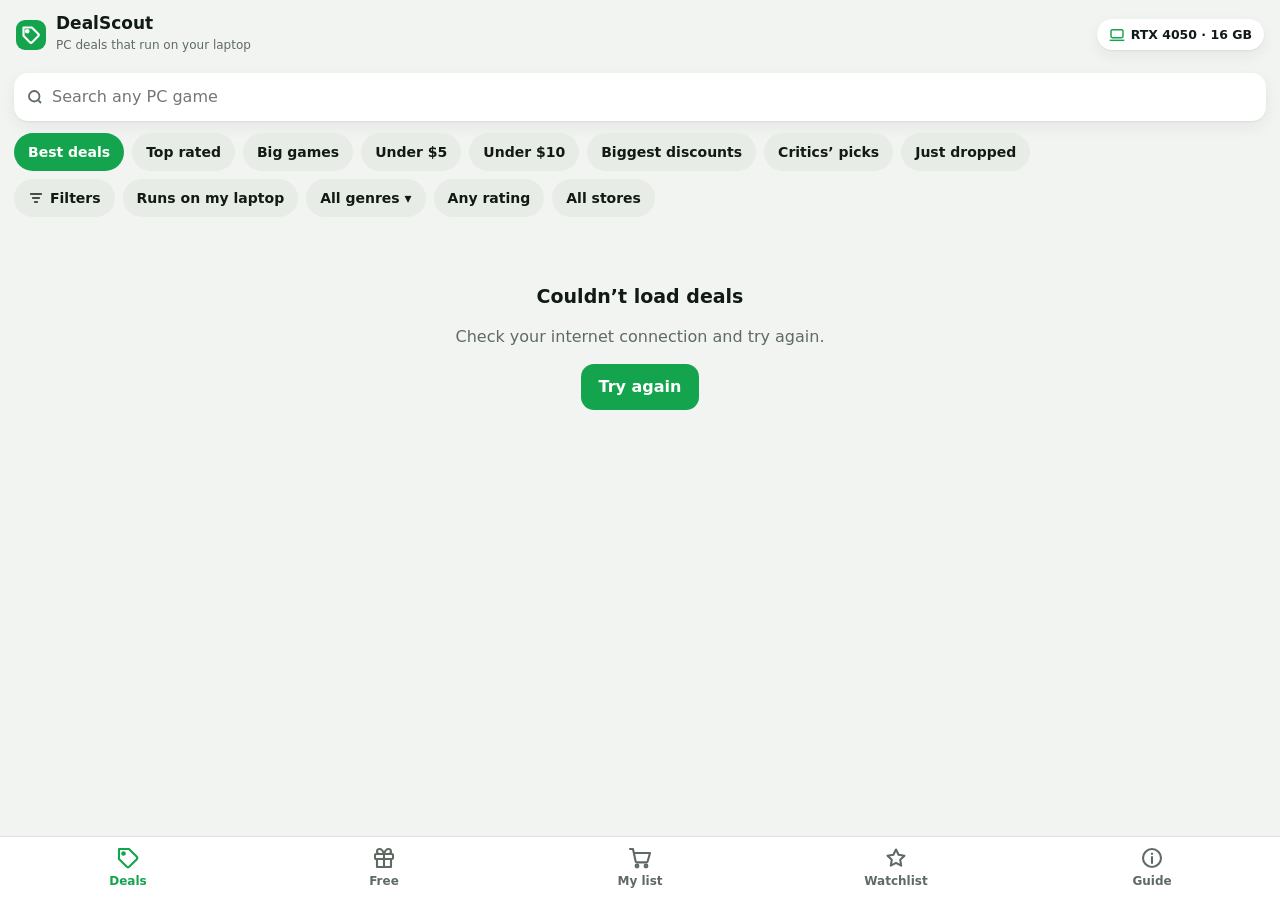
==== commit 55ab717a: "DealScout content 8: yearly averages for every game via a paced background queue Co-Authored-By: Cla" ====
--- a/dealscout/index.html
+++ b/dealscout/index.html
@@ -668,7 +668,7 @@
   if (view !== 'deals' || searchMode || dloading || (dend && !dpool.length) || !dcount) return;
   const shown = [...document.querySelectorAll('#dlist .deal')].filter(e => e.style.display !== 'none').length;
   const pending = [...document.querySelectorAll('#dlist .deal')].some(e => !COMPAT[e.dataset.ck]);
-  if (S.genres.length || (S.hideOwned && OWNED.size)) $('#dstat').textContent = shown + ' deals shown' + (S.genres.length ? ' · ' + S.genres.map(gLabel).join(', ') : '') + (pending ? ' · checking more…' : '');
+  if (!PRESETS[S.preset].avg && (S.genres.length || (S.hideOwned && OWNED.size))) $('#dstat').textContent = shown + ' deals shown' + (S.genres.length ? ' · ' + S.genres.map(gLabel).join(', ') : '') + (pending ? ' · checking more…' : '');
   if (shown < 14 && !pending && dpage < 12) loadDeals(false);
 }
 
@@ -840,24 +840,68 @@
 for (const k in TAVG) if (Date.now() - TAVG[k].t > 3 * 864e5) delete TAVG[k];
 let tavgT = 0; const saveTavg = () => { clearTimeout(tavgT); tavgT = setTimeout(() => lsSet('tavg.v1', TAVG), 500); };
 const histSince = () => new Date(Date.now() - 456 * 864e5).toISOString().slice(0, 10) + 'T00:00:00Z';
+async function fetchYear(d) {
+  // returns true when done (saved or nothing to find), false when asked to slow down
+  const key = encodeURIComponent(S.itadKey.trim());
+  let id = d.steamAppID ? (await itadIds([d.steamAppID]))[d.steamAppID] : null;
+  if (!id && d.title) { const lk = await cached(ITAD + 'games/lookup/v1?key=' + key + '&title=' + encodeURIComponent(cleanTitle(d.title)), 7 * 864e5, true); id = lk && lk.found && lk.game ? lk.game.id : null; }
+  if (!id) { TAVG[d.gameID] = {a:0, n:0, t:Date.now()}; return true; }
+  const y = yearAvg(await get(ITAD + 'games/history/v2?key=' + key + '&id=' + id + '&country=US&since=' + histSince()));
+  TAVG[d.gameID] = y ? {a:Math.round(y.avg * 100) / 100, n:y.n, t:Date.now()} : {a:0, n:0, t:Date.now()};
+  return true;
+}
 async function yearAverages(deals, progress) {
   if (!S.itadKey || Date.now() < itadCool) return;
-  // most promising deals first, and at most 40 per load (the rest get checked on later loads; results are kept 3 days)
-  const todo = [...new Map(deals.filter(d => d.steamAppID && !TAVG[d.gameID]).map(d => [d.gameID, d])).values()].sort(byReal).slice(0, 40);
+  // the most promising ~24 right away so the list appears fast; the rest are filled in by the background queue
+  const todo = [...new Map(deals.filter(d => !TAVG[d.gameID]).map(d => [d.gameID, d])).values()].sort(byReal).slice(0, 24);
   if (!todo.length) return;
-  const key = encodeURIComponent(S.itadKey.trim());
-  let map; try { map = await itadIds(todo.map(d => d.steamAppID)); } catch (e) { if (/429/.test(String(e))) itadCool = Date.now() + 150000; return; }
-  const jobs = todo.filter(d => map[d.steamAppID]); let done = 0, slow = 0;
-  const one = async d => {
-    for (let tries = 0; tries < 2 && slow < 3; tries++) {
-      try { const h = await get(ITAD + 'games/history/v2?key=' + key + '&id=' + map[d.steamAppID] + '&country=US&since=' + histSince()); const y = yearAvg(h);
-        TAVG[d.gameID] = y ? {a:Math.round(y.avg * 100) / 100, n:y.n, t:Date.now()} : {a:0, n:0, t:Date.now()}; break; }
-      catch (e) { if (/429/.test(String(e))) { slow++; if (slow >= 3) itadCool = Date.now() + 150000; await wait(2500); } else break; } // asked to slow down: pause, retry once, back off after a few
-    }
-    done++; progress && progress(done, jobs.length);
-  };
-  const q = jobs.slice(); await Promise.all(Array.from({length:4}, async () => { while (q.length && slow < 3) await one(q.shift()); }));
+  try { await itadIds(deals.filter(d => d.steamAppID).map(d => d.steamAppID)); } catch (e) { if (/429/.test(String(e))) itadCool = Date.now() + 150000; return; }
+  let done = 0; const q = todo.slice();
+  await Promise.all(Array.from({length:4}, async () => { while (q.length && Date.now() >= itadCool) { const d = q.shift();
+    try { await fetchYear(d); } catch (e) { if (/429/.test(String(e))) itadCool = Date.now() + 150000; }
+    done++; progress && progress(done, todo.length); } }));
   saveTavg();
+}
+/* background: keep checking every remaining game at a gentle pace (about 35 a minute) */
+let bgQ = [], bgOn = false, dshown = [];
+function queueYear(deals) {
+  if (!S.itadKey) return;
+  const have = new Set(bgQ.map(d => d.gameID));
+  deals.forEach(d => { if (!TAVG[d.gameID] && !have.has(d.gameID)) { have.add(d.gameID); bgQ.push(d); } });
+  runYearQueue();
+}
+function yearStat() {
+  if (view !== 'deals' || searchMode || !PRESETS[S.preset].avg) return;
+  const all = dshown.concat(dpool), missing = all.filter(d => !TAVG[d.gameID]).length, el = $('#dstat');
+  const base = dcount + ' deals · ranked by how far below their average price over the past year, across stores';
+  el.textContent = missing ? base + ' · checking yearly prices: ' + (all.length - missing) + ' of ' + all.length + (Date.now() < itadCool ? ' (pausing briefly)' : '') : base;
+}
+async function runYearQueue() {
+  if (bgOn) return; bgOn = true;
+  try { await itadIds(bgQ.filter(d => d.steamAppID).map(d => d.steamAppID)); } catch (e) {}
+  while (bgQ.length && S.itadKey) {
+    if (Date.now() < itadCool) { yearStat(); await wait(Math.min(15000, itadCool - Date.now() + 500)); continue; }
+    const d = bgQ[0];
+    if (TAVG[d.gameID]) { bgQ.shift(); continue; }
+    try { await fetchYear(d); bgQ.shift(); }
+    catch (e) { if (/429/.test(String(e))) { itadCool = Date.now() + 150000; continue; } bgQ.shift(); TAVG[d.gameID] = {a:0, n:0, t:Date.now()}; }
+    saveTavg(); refreshCard(d); yearStat();
+    if (!bgQ.length) resortShown();
+    await wait(1700);
+  }
+  bgOn = false; yearStat();
+}
+function refreshCard(d) {
+  if (!PRESETS[S.preset].avg || searchMode) return;
+  const el = document.querySelector('#dlist .deal[data-game="' + d.gameID + '"]'); if (!el) return;
+  el.outerHTML = dealCard(d);
+}
+// once every shown game has its yearly average, put them in the right order (only if you're still near the top)
+function resortShown() {
+  if (view !== 'deals' || searchMode || !PRESETS[S.preset].avg || !dshown.length) return;
+  const sorted = dshown.slice().sort(byReal); if (sorted.every((d, i) => d === dshown[i])) return;
+  if ($('#main').scrollTop < 150) { dshown = sorted; $('#dlist').innerHTML = dshown.map(dealCard).join(''); applyVis(); toast('Ranked by yearly average for all ' + dshown.length + ' deals'); }
+  else { const st = $('#dstat'); st.innerHTML = esc(st.textContent) + ' · <button class="more" data-act="resort" style="display:inline;padding:0">Re-sort</button>'; }
 }
 // What a deal is compared against: the past-year average if known, otherwise today's average across stores
 function baseline(d) { const t = TAVG[d.gameID]; if (t && t.n && t.a > 0) return {avg:t.a, n:t.n, year:true}; const a = AVG[d.gameID]; if (a && a.n >= 2 && a.avg > 0) return {avg:a.avg, n:a.n, year:false}; return null; }
@@ -896,7 +940,9 @@
       if (S.itadKey) await yearAverages(got, (a, n) => { if (reset && n > 8) { const el = document.querySelector('#dlist .empty p'); if (el) el.textContent = 'Checking a year of prices at every store… ' + a + ' of ' + n; } });
       dpool = dpool.concat(got).sort(byReal);
       fresh = dend ? dpool.splice(0) : dpool.splice(0, 30);
-      if (reset) $('#dlist').innerHTML = '';
+      if (reset) { $('#dlist').innerHTML = ''; dshown = []; }
+      dshown = dshown.concat(fresh);
+      queueYear(dshown.concat(dpool));
     } else {
       const data = await cached(dealsUrl(dpage), 15 * 6e4, dpage === 0);
       if (reset) $('#dlist').innerHTML = '';
@@ -906,6 +952,7 @@
     $('#dlist').insertAdjacentHTML('beforeend', fresh.map(dealCard).join(''));
     fresh.forEach(d => requestCompat(d.steamAppID, d.title));
     dcount += fresh.length;
+    if (PRESETS[S.preset].avg && S.itadKey) setTimeout(yearStat, 0);
     $('#dstat').textContent = PRESETS[S.preset].avg ? dcount + ' deals · ranked by how far below ' + (S.itadKey ? 'their average price over the past year, across stores' : 'the average price across stores') : dcount + ' deals from ' + (S.stores || []).length + ' official stores';
     fresh.forEach(d => { if (S.ph[d.gameID]) recordPrice(d.gameID, +d.salePrice); });
     setTimeout(maybeMore, 50);
@@ -1377,6 +1424,7 @@
   else if (a === 'genres') openFilters();
   else if (a === 'rate') { S.minRate = S.minRate === 0 ? 80 : S.minRate === 80 ? 90 : 0; save(); renderPresets(); loadDeals(true); }
   else if (a === 'more') loadDeals(false);
+  else if (a === 'resort') { dshown = dshown.slice().sort(byReal); $('#dlist').innerHTML = dshown.map(dealCard).join(''); applyVis(); $('#main').scrollTop = 0; yearStat(); }
   else if (a === 'budget') openSheet(`<div class="pad"><h2>Budget</h2><p class="sub">See how your list compares with what you want to spend.</p><label class="f" for="bud">Budget ($)</label><input class="inp" id="bud" type="number" inputmode="decimal" min="0" step="1" value="${S.budget || ''}" placeholder="e.g. 60"><div class="chips">${[20, 40, 60, 100].map(v => `<button class="chip" onclick="document.getElementById('bud').value=${v}">$${v}</button>`).join('')}</div><div class="row2"><button class="btn ghost" data-act="close">Cancel</button><button class="btn" data-act="budget2">Save</button></div><p class="note">Leave it empty to remove the budget.</p></div>`);
   else if (a === 'lshare') shareList();
   else if (a === 'lclear') { if (confirmClear) { S.list = []; save(); renderList(); confirmClear = false; toast('List cleared'); } else { confirmClear = true; toast('Tap Clear list again to remove all ' + S.list.length + ' games'); setTimeout(() => confirmClear = false, 3500); } }
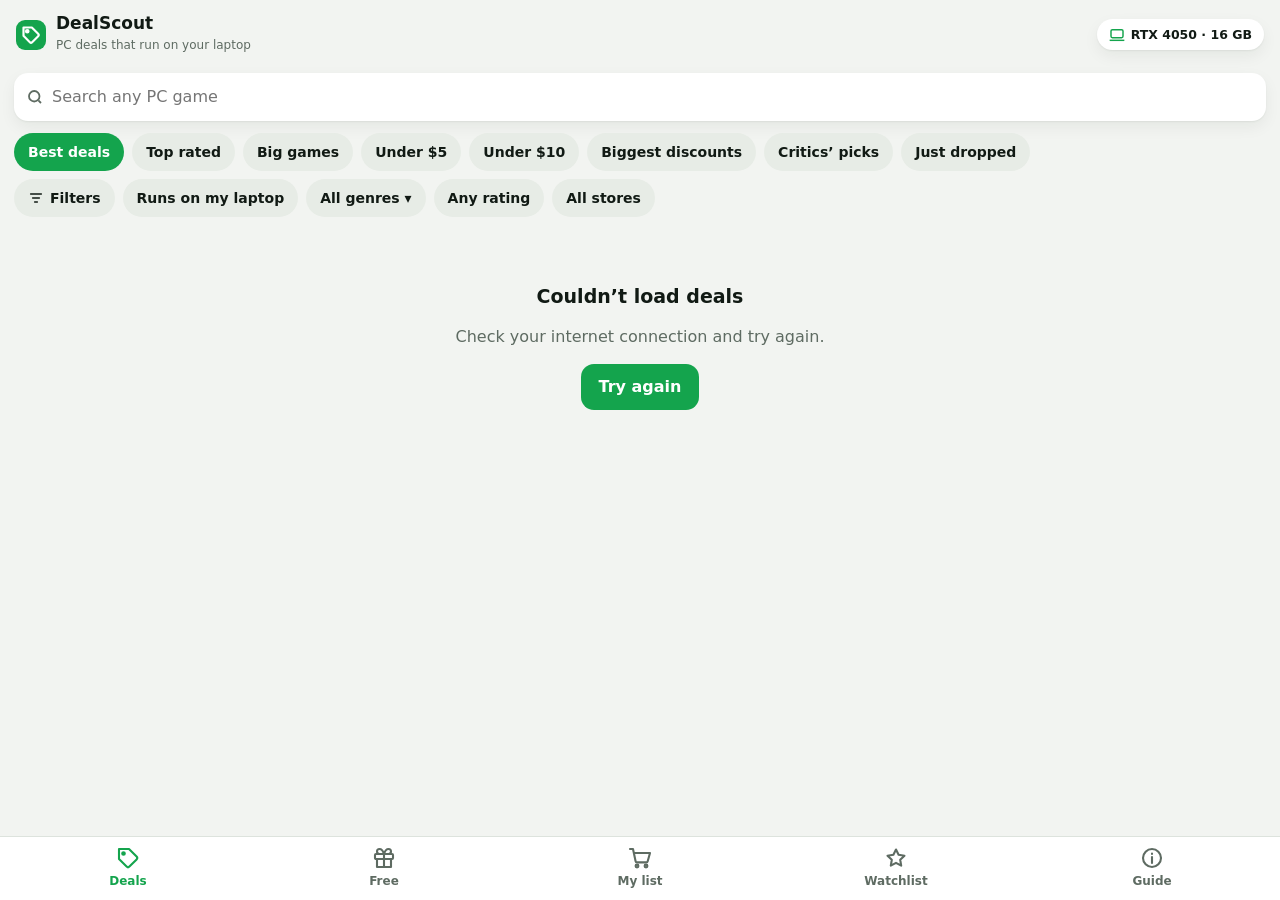
==== commit 97dd3f36: "Shardcut boss rush/daily open/music, DealScout 1.4.0 grades/bundles/ending soon, Puzzlebox new puzzl" ====
--- a/dealscout/index.html
+++ b/dealscout/index.html
@@ -243,6 +243,25 @@
 .lrow .right{display:flex;flex-direction:column;align-items:flex-end;justify-content:center;padding-right:4px}
 .lrow .x{flex:none;width:40px;color:var(--mute);font-size:16px;border-left:1px solid var(--line)}
 .tag.low{background:var(--goodbg);color:var(--good)}
+.grade{display:inline-grid;place-items:center;min-width:26px;height:20px;padding:0 4px;border-radius:6px;font-size:11.5px;font-weight:900;margin-bottom:3px;letter-spacing:-.02em}
+.grade.ga,.gradebar.ga b{background:var(--goodbg);color:var(--good)}.grade.gb,.gradebar.gb b{background:rgba(70,140,255,.14);color:var(--blue)}
+.grade.gc,.gradebar.gc b{background:var(--warnbg);color:var(--warn)}.grade.gd,.gradebar.gd b{background:var(--badbg);color:var(--bad)}
+.gradebar{display:flex;gap:12px;align-items:center;margin-top:10px;padding:10px 12px;border-radius:12px;background:var(--soft)}
+.gradebar b{display:grid;place-items:center;width:44px;height:44px;border-radius:10px;font-size:20px;font-weight:900;flex-shrink:0}
+.gradebar strong{display:block;font-size:14px}.gradebar span{display:block;font-size:12.5px;color:var(--mute);margin-top:1px}
+.tog{display:flex;gap:10px;align-items:flex-start;margin:14px 0 4px;font-size:13px;color:var(--mute)}.tog input{width:20px;height:20px;margin-top:1px;accent-color:var(--acc);flex-shrink:0}.tog b{display:block;color:var(--ink);font-size:14px;margin-bottom:2px}
+.lowa{display:block;font-size:11.5px;color:var(--good);font-weight:700;margin-top:2px}
+.tag.ending{background:var(--badbg);color:var(--bad)}
+.bcard{background:var(--card);border:1px solid var(--line);border-radius:14px;padding:12px;margin:10px 0;box-shadow:var(--shadow)}
+.bcard .bh{display:flex;gap:10px;align-items:flex-start;justify-content:space-between}.bcard .bh b{display:block;font-size:15px}.bcard .bh span{display:block;font-size:12.5px;color:var(--mute);margin-top:2px}.bcard em{color:var(--bad);font-style:normal;font-weight:700}
+.bmine{font-size:12.5px;color:var(--mute);margin:8px 0 6px}.bmine b{color:var(--ink)}
+.btier{display:flex;gap:10px;align-items:center;padding:7px 0;border-top:1px solid var(--line)}.btier .bp{font-weight:850;font-size:15px;min-width:62px}.btier b{display:block;font-size:13.5px}.btier span{display:block;font-size:12px;color:var(--mute)}
+.bcard details{margin-top:6px;font-size:12.5px;color:var(--mute)}.bcard summary{font-weight:700;color:var(--ink);cursor:pointer}
+.ends{display:flex;gap:8px;overflow-x:auto;padding:2px 2px 10px;scrollbar-width:none}.ends::-webkit-scrollbar{display:none}
+.endc{flex:0 0 148px;text-align:left;background:var(--card);border:1px solid var(--line);border-radius:12px;padding:10px;display:flex;flex-direction:column;gap:3px;box-shadow:var(--shadow)}
+.endc b{font-size:13px;line-height:1.25;display:-webkit-box;-webkit-line-clamp:2;-webkit-box-orient:vertical;overflow:hidden;min-height:32px}.endc .ep{font-weight:850;font-size:15px}.endc .ep i{font-style:normal;color:var(--good);font-size:12px;margin-left:4px}
+.endc .es{font-size:11.5px;color:var(--mute)}.endc .et{font-size:11.5px;font-weight:800;color:var(--bad)}
+
 .gpc{display:flex;gap:11px;align-items:flex-start;background:var(--card);border-radius:16px;padding:10px;box-shadow:var(--shadow)}
 .gpc .img{flex:none;width:104px;aspect-ratio:16/9;border-radius:9px;overflow:hidden;background:var(--soft)}.gpc .img img{width:100%;height:100%;object-fit:cover}
 .gpc .mid{flex:1;min-width:0}.gpc .mid>b{display:block;font-size:14.5px;line-height:1.25}
@@ -269,6 +288,7 @@
     <div class="search"><svg viewBox="0 0 24 24" fill="none" stroke="currentColor" stroke-width="2.4"><circle cx="11" cy="11" r="7"/><path d="m20 20-3.5-3.5"/></svg><input id="q" placeholder="Search any PC game" enterkeyhint="search" autocomplete="off"><button id="qx" style="display:none" aria-label="Clear">✕</button></div>
     <div class="chips" id="presets"></div>
     <div class="chips" id="fchips" style="padding-top:0"></div>
+    <div id="endsoon"></div>
     <div class="statline"><span id="dstat"></span><span id="dupd"></span></div>
     <div class="list" id="dlist"></div>
     <div class="more" id="dmore"></div>
@@ -402,7 +422,7 @@
 function blank() { return {cpu:0, gpu:0, ram:16, disk:94, stores:null, preset:'best', minRate:0, hideNo:false, watch:[], daily:true, dailyT:'17:00', freeNote:true, seenFree:[], hideOwned:true, owned:{apps:[], at:''}, mine:[], steamUser:'', steamKey:'', steamId:'', itadKey:'', genres:[], ph:{}, list:[], budget:0, listSort:'added'}; }
 let S = Object.assign(blank(), lsGet(KEY) || {});
 function save() { lsSet(KEY, S); syncNative(); }
-function syncNative() { if (!A) return; try { A.setReminderData(JSON.stringify({watch:S.watch.map(w => ({id:w.id, title:w.title, target:w.target})), free:S.freeNote})); } catch (e) {} }
+function syncNative() { if (!A) return; try { A.setReminderData(JSON.stringify({watch:S.watch.map(w => ({id:w.id, title:w.title, target:w.target, low:!!w.lowAlert})), free:S.freeNote})); } catch (e) {} }
 function pushReminder() { if (!A) return; const [h, m] = S.dailyT.split(':').map(Number); try { A.setReminder(!!S.daily, h, m); } catch (e) {} }
 const rig = () => ({gpu:GPUS[S.gpu][1], vram:GPUS[S.gpu][2], name:GPUS[S.gpu][0], ram:S.ram, disk:S.disk, cpu:CPUS[S.cpu || 0][1], cpuName:CPUS[S.cpu || 0][0]});
 
@@ -965,6 +985,20 @@
   }
   dloading = false;
 }
+/* ---------- deal grade: how good is this price? ---------- */
+// vs lowest ever when we know it, otherwise vs the usual price
+function grade(now, low, off) {
+  now = +now;
+  if (low != null && low >= 0 && now >= 0) {
+    if (now <= +low + 0.01) return {g:'A+', c:'ga', why:'Lowest price ever'};
+    if (+low === 0) return off != null ? grade(now, null, off) : {g:'B', c:'gb', why:'It was free once (a giveaway)'};
+    const r = now / +low;
+    return r <= 1.15 ? {g:'A', c:'ga', why:'Within 15% of its lowest ever'} : r <= 1.35 ? {g:'B', c:'gb', why:'Good, but it has been cheaper'} : r <= 1.7 ? {g:'C', c:'gc', why:'It usually drops lower in big sales'} : {g:'D', c:'gd', why:'Wait: it has been much cheaper'};
+  }
+  if (off == null) return null;
+  return off >= 70 ? {g:'A+', c:'ga', why:off + '% under its usual price'} : off >= 50 ? {g:'A', c:'ga', why:off + '% under its usual price'} : off >= 33 ? {g:'B', c:'gb', why:off + '% off'} : off >= 15 ? {g:'C', c:'gc', why:'Small discount'} : {g:'D', c:'gd', why:'Barely discounted'};
+}
+const gradeTag = gr => gr ? `<span class="grade ${gr.c}" title="${esc(gr.why)}">${gr.g}</span>` : '';
 function dealCard(d) {
   const k = ckey(d.steamAppID, d.title);
   const hidden = cardHidden({dataset:{ck:k, app:d.steamAppID || '', title:d.title, game:d.gameID}}), own = isOwned(d.steamAppID, d.title, d.gameID);
@@ -973,10 +1007,10 @@
   return `<button class="deal" data-game="${d.gameID}" data-deal="${esc(d.dealID)}" data-app="${d.steamAppID || ''}" data-ck="${esc(k)}" data-title="${esc(d.title)}"${hidden ? ' style="display:none"' : ''}>
     <div class="img"><img loading="lazy" src="${esc(img(d.steamAppID, d.thumb))}" onerror="if(this.dataset.f){this.style.visibility='hidden'}else{this.dataset.f=1;this.src='${esc(d.thumb)}'}" alt=""></div>
     <div class="mid"><div class="t">${esc(d.title)}</div><div class="meta">${own ? '<span class="tag own">✓ You own this</span>' : ''}${storeTag(d.storeID)}${avgTag}${avgMode ? '' : rateTag(d)}</div><div class="meta" data-vapp="${esc(k)}">${vtag(k)}</div></div>
-    <div class="right"><span class="price${sale === 0 ? ' free' : ''}">${money(sale)}</span>${avgMode && ro !== null ? `<span class="was avg">avg ${money(av.avg)}</span>${ro > 0 ? `<span class="off">-${ro}%</span>` : '<span class="off none">avg price</span>'}` : `${+d.normalPrice > sale ? `<span class="was">${money(d.normalPrice)}</span>` : ''}${off > 0 ? `<span class="off${avgMode ? ' none' : ''}">-${off}%</span>` : ''}`}</div></button>`;
+    <div class="right">${gradeTag(grade(sale, null, avgMode && ro !== null ? ro : off))}<span class="price${sale === 0 ? ' free' : ''}">${money(sale)}</span>${avgMode && ro !== null ? `<span class="was avg">avg ${money(av.avg)}</span>${ro > 0 ? `<span class="off">-${ro}%</span>` : '<span class="off none">avg price</span>'}` : `${+d.normalPrice > sale ? `<span class="was">${money(d.normalPrice)}</span>` : ''}${off > 0 ? `<span class="off${avgMode ? ' none' : ''}">-${off}%</span>` : ''}`}</div></button>`;
 }
 async function doSearch(q) {
-  searchMode = true; $('#dlist').innerHTML = '<div class="spin"></div>'; $('#dmore').innerHTML = ''; $('#dstat').textContent = 'Search results for “' + q + '”'; $('#dupd').textContent = '';
+  searchMode = true; $('#endsoon').innerHTML = ''; $('#dlist').innerHTML = '<div class="spin"></div>'; $('#dmore').innerHTML = ''; $('#dstat').textContent = 'Search results for “' + q + '”'; $('#dupd').textContent = '';
   try {
     const r = await cached(CS + 'games?title=' + encodeURIComponent(q) + '&limit=30', 6e5);
     if (!r.length) { $('#dlist').innerHTML = '<div class="empty"><h3>No games found</h3><p>Check the spelling, or try fewer words.</p></div>'; return; }
@@ -986,7 +1020,7 @@
     r.forEach(g => requestCompat(g.steamAppID, g.external));
   } catch (e) { $('#dlist').innerHTML = '<div class="empty"><h3>Search failed</h3><p>Check your internet connection.</p></div>'; }
 }
-function exitSearch() { searchMode = false; $('#q').value = ''; $('#qx').style.display = 'none'; loadDeals(true); }
+function exitSearch() { searchMode = false; $('#q').value = ''; $('#qx').style.display = 'none'; loadDeals(true); loadEnding(); }
 
 /* ---------- detail ---------- */
 let sheetOpen = false, curGame = null, sheetMode = '';
@@ -1092,6 +1126,7 @@
       return `<div class="avgline">${ro > 0 ? `<b>${ro}% below</b> its average price over the past year (${money(t.a)}, across ${t.n} ${t.n === 1 ? 'store' : 'stores'})` : ro < 0 ? `<b style="color:var(--warn)">${-ro}% above</b> its average price over the past year (${money(t.a)}). It’s usually cheaper.` : `About its average price over the past year (${money(t.a)})`}</div>`; })()}
     ${(() => { const ps = deals.map(d => +d.price).concat(extra.map(x => x.price)).filter(x => x >= 0); if (ps.length < 2 || !best) return ''; const avg = ps.reduce((a, b) => a + b, 0) / ps.length, ro = Math.round((1 - (+best.price) / avg) * 100);
       return `<div class="avgline">${+best.price === 0 ? `<b>Free right now.</b> It averages ${money(avg)} across ${ps.length} stores.` : ro > 0 ? `<b>${ro}% below</b> the average price across ${ps.length} stores (${money(avg)})` : `About the same as the average price across ${ps.length} stores (${money(avg)})`}</div>`; })()}
+    ${best ? (gr => gr ? `<div class="gradebar ${gr.c}"><b>${gr.g}</b><div><strong>Deal grade</strong><span>${esc(gr.why)}${low && !atLow ? ' · lowest ever ' + money(low.price) : ''}</span></div></div>` : '')(grade(best.price, low ? +low.price : null, Math.round(+best.savings || 0))) : ''}
     ${best ? `<div class="note" style="margin-top:8px">${atLow ? '<b style="color:var(--good)">This is the lowest price it’s ever been.</b>' : low ? 'It has been cheaper before, so it may drop again in a future sale.' : ''}</div>` : ''}
     <div class="verdict ${loadingC ? 'u' : v.k}"><b>${loadingC ? 'Checking your laptop…' : (v.k === 'g' ? '✓ ' : v.k === 'w' ? '~ ' : v.k === 'b' ? '✗ ' : '? ') + v.label + ' on your ' + esc(rig().name.replace(/ \(.*\)/, ''))}</b>
       ${loadingC ? '' : `<p>${esc(c0 && c0.none ? 'This game isn’t on Steam, so there are no listed requirements to check.' : v.why)}${v.notes && v.notes.length ? ' ' + esc(v.notes.join(' ')) : ''}</p>`}
@@ -1151,6 +1186,7 @@
   openSheet(`<div class="pad"><h2>Watch ${esc(curGame.title)}</h2><p class="sub">Get a notification when any store sells it for your target price or less.</p>
     <label class="f" for="tgt">Notify me at or under</label><input class="inp" id="tgt" type="number" inputmode="decimal" step="0.01" min="0" value="${(w ? w.target : sugg).toFixed(2)}">
     <div class="chips">${[best, low ? +low.price : null, 20, 15, 10, 5, 2].filter(v => v !== null && v > 0 && (v === best || v < best)).filter((v, i, a) => a.indexOf(v) === i).slice(0, 5).map(v => `<button class="chip" data-tgt="${v}">${v === best ? 'Now ' : v === (low && +low.price) ? 'Lowest ever ' : ''}${money(v)}</button>`).join('')}</div>
+    <label class="tog"><input type="checkbox" id="lowa"${!w || w.lowAlert !== false ? ' checked' : ''}><span><b>Also alert me at a new lowest price</b>Even if it’s above your target, you’ll hear about it the day it hits its lowest price ever.</span></label>
     <p class="note">Now ${money(best)}${low ? ' · lowest ever ' + money(low.price) : ''}. DealScout checks your watchlist once a day.</p>
     <div class="row2">${w ? '<button class="btn ghost" data-act="unwatch">Stop watching</button>' : '<button class="btn ghost" data-act="back">Cancel</button>'}<button class="btn" data-act="savewatch">Save</button></div></div>`);
 }
@@ -1181,7 +1217,9 @@
       return {id:x.id, title:name, store, drmFree:/drm-free/i.test(plat), worth:/^\$\d/.test(x.worth) ? parseFloat(x.worth.slice(1)) : 0, img:x.image || x.thumbnail, url:x.open_giveaway_url || x.gamerpower_url,
         end:x.end_date && x.end_date !== 'N/A' ? x.end_date.replace(' ', 'T') : '', how:String(x.instructions || '').replace(/\r/g, '').trim(), bundle:/bundle/i.test(x.title)};
     }).filter(x => x.url && !have.has(norm(x.title)));
-    gp.sort((a, b) => (b.worth >= 5) - (a.worth >= 5) || /steam|gog|prime/i.test(b.store) - /steam|gog|prime/i.test(a.store) || b.worth - a.worth);
+    const soonEnd = x => x.end && Date.parse(x.end) - Date.now() < 48 * 36e5 && Date.parse(x.end) > Date.now();
+    gp.forEach(x => x.soon = soonEnd(x));
+    gp.sort((a, b) => b.soon - a.soon || (b.worth >= 5) - (a.worth >= 5) || /steam|gog|prime/i.test(b.store) - /steam|gog|prime/i.test(a.store) || b.worth - a.worth);
   } catch (e) {}
   S.seenFree = epicNow.map(e => e.title).concat(others.map(o => o.title), gp.map(g => g.title)); save(); updateDots();
   if (err === 2 && !gp.length) { $('#flist').innerHTML = '<div class="empty"><h3>Couldn’t load free games</h3><p>Check your internet connection.</p><button class="btn" data-act="freeretry">Try again</button></div>'; return; }
@@ -1191,7 +1229,7 @@
   if (epicNext.length) h += `<div class="sec"><h2>Coming next</h2><span>Free from Thursday</span></div>` + epicNext.map(e => fcard(e, true)).join('');
   if (gp.length) h += `<div class="sec"><h2>Giveaways at other stores</h2><span>${gp.length} right now</span></div><div class="list">` + gp.map(x => { const k = x.bundle ? '' : requestCompat(null, x.title);
     return `<div class="gpc"><div class="img">${x.img ? `<img loading="lazy" src="${esc(x.img)}" alt="" onerror="this.style.visibility='hidden'">` : ''}</div><div class="mid"><b>${esc(x.title)}</b>
-      <div class="meta"><span class="tag store">${esc(x.store)}</span>${x.drmFree ? '<span class="tag store">DRM-free</span>' : ''}${isOwned(null, x.title) ? '<span class="tag own">✓ You own this</span>' : ''}</div>
+      <div class="meta">${x.soon ? '<span class="tag ending">Ends soon</span>' : ''}<span class="tag store">${esc(x.store)}</span>${x.drmFree ? '<span class="tag store">DRM-free</span>' : ''}${isOwned(null, x.title) ? '<span class="tag own">✓ You own this</span>' : ''}</div>
       ${k ? `<div class="meta" data-vapp="${esc(k)}">${vtag(k)}</div>` : ''}
       <span class="gpw">${x.worth ? 'Normally ' + money(x.worth) : 'Free'}${x.end ? ' · ends ' + fdate(x.end) : ''}</span>
       ${x.how ? `<details><summary>How to claim</summary><p>${esc(x.how).replace(/\n/g, '<br>')}</p></details>` : ''}</div>
@@ -1225,13 +1263,13 @@
       <div class="list">${sorted.map(x => { const ck = x.ck || ckey(x.appid, x.title), hitLow = x.low != null && x.now <= x.low + 0.01, off = x.retail > x.now ? Math.round((1 - x.now / x.retail) * 100) : 0;
         return `<div class="lrow" data-ck="${esc(ck)}" data-app="${esc(x.appid)}"><button class="lo" data-game="${x.id}" data-app="${esc(x.appid)}"><div class="img"><img loading="lazy" src="${esc((COMPAT[ck] && COMPAT[ck].header) || img(x.appid, x.thumb))}" onerror="if(this.dataset.f){this.style.visibility='hidden'}else{this.dataset.f=1;this.src='${esc(x.thumb)}'}" alt=""></div>
           <div class="mid"><div class="t">${esc(x.title)}</div><div class="meta">${storeTag(x.store)}${hitLow ? '<span class="tag low">Lowest ever</span>' : ''}${x.was != null && x.now < x.was - 0.009 ? `<span class="tag low">↓ ${money(x.was - x.now)}</span>` : ''}</div><div class="meta" data-vapp="${esc(ck)}">${vtag(ck)}</div></div>
-          <div class="right"><span class="price${x.now === 0 ? ' free' : ''}">${money(x.now)}</span>${off ? `<span class="off">-${off}%</span>` : ''}</div></button>
+          <div class="right">${gradeTag(grade(x.now, x.low, off))}<span class="price${x.now === 0 ? ' free' : ''}">${money(x.now)}</span>${off ? `<span class="off">-${off}%</span>` : ''}</div></button>
           <button class="x" data-lrm="${x.id}" aria-label="Remove">✕</button></div>`; }).join('')}</div>
       <div class="row2" style="margin-top:14px"><button class="btn ghost" data-act="lshare">Share list</button><button class="btn ghost" data-act="lclear">Clear list</button></div>
-      <p class="note">Tap a game to compare stores and buy. When you’ve bought one, open it and tap “I bought it” to take it off your list.</p>`;
+      <p class="note">Tap a game to compare stores and buy. When you’ve bought one, open it and tap “I bought it” to take it off your list.</p><div id="lbund">${bundleHtml()}</div>`;
     L.forEach(x => requestCompat(x.appid, x.title)); updateDots();
   };
-  draw();
+  draw(); if (refresh) findBundles();
   if (!refresh) return;
   try {
     for (let i = 0; i < L.length; i += 25) {
@@ -1241,6 +1279,73 @@
     save(); if (view === 'list') draw();
   } catch (e) { toast('Couldn’t refresh prices'); }
 }
+/* ---------- bundles that include games on your list or watchlist (IsThereAnyDeal) ---------- */
+let BUND = null; // {busy, list:[{b, mine:[titles]}], err}
+async function findBundles() {
+  if (!S.itadKey) { BUND = null; paintBundles(); return; }
+  const games = S.list.concat(S.watch.filter(w => !S.list.some(x => x.id === w.id))).slice(0, 30);
+  if (!games.length || (BUND && BUND.busy)) return;
+  BUND = Object.assign(BUND || {list:[]}, {busy:true, err:''}); paintBundles();
+  const key = encodeURIComponent(S.itadKey.trim()), found = {}; let ok = 0;
+  for (const x of games) {
+    try {
+      const c = COMPAT[x.ck || ckey(x.appid, x.title)], appid = (c && c.sid) || x.appid;
+      const lk = await cached(ITAD + 'games/lookup/v1?key=' + key + (appid ? '&appid=' + appid : '&title=' + encodeURIComponent(x.title)), 7 * 864e5, true);
+      ok++; if (!lk || !lk.found || !lk.game) continue;
+      const bs = await cached(ITAD + 'games/bundles/v2?key=' + key + '&id=' + lk.game.id + '&country=US&expired=false', 6 * 36e5, true);
+      (Array.isArray(bs) ? bs : []).forEach(b => {
+        if (!b || b.id == null || (b.expiry && Date.parse(b.expiry) < Date.now())) return;
+        const f = found[b.id] || (found[b.id] = {b, mine:[]}); if (!f.mine.includes(x.title)) f.mine.push(x.title);
+      });
+    } catch (e) { if (/40[13]/.test(String(e))) { BUND = {busy:false, list:[], err:'IsThereAnyDeal rejected your API key.'}; paintBundles(); return; } }
+  }
+  BUND = {busy:false, list:Object.values(found).sort((a, b) => b.mine.length - a.mine.length || (Date.parse(a.b.expiry) || 9e15) - (Date.parse(b.b.expiry) || 9e15)), err:ok ? '' : 'Couldn’t reach IsThereAnyDeal.'};
+  BUND.list.forEach(f => tiersOf(f.b).forEach(t => t.games.slice(0, 15).forEach(gm => requestCompat(null, gm))));
+  paintBundles(); setTimeout(paintBundles, 6000); setTimeout(paintBundles, 15000);
+}
+// tiers with running totals: buying a higher tier gets you the lower tiers' games too
+function tiersOf(b) {
+  const cum = [], out = [];
+  (b.tiers || []).forEach(t => { (t.games || []).forEach(gm => { const tt = gm && (gm.title || gm.name); if (tt && !cum.includes(tt)) cum.push(tt); }); const p = t.price && t.price.amount != null ? +t.price.amount : null; out.push({price:p, games:cum.slice()}); });
+  return out;
+}
+function runCount(titles) { let g = 0, w = 0, k = 0; titles.forEach(t => { const c = COMPAT[ckey(null, t)]; if (!c) return; k++; const v = verdict(c.none ? null : c).k; if (v === 'g') g++; else if (v === 'w') w++; }); return {g, w, k}; }
+function bundleHtml() {
+  if (!S.list.length && !S.watch.length) return '';
+  let h = '<div class="sec"><h2>Bundles with your games</h2><span>From Humble, Fanatical and more</span></div>';
+  if (!S.itadKey) return h + '<p class="note">Add your free IsThereAnyDeal API key in Settings and DealScout will find live bundles that include games on your list or watchlist, with the price per game and how many run on your laptop.</p>';
+  if (!BUND || (BUND.busy && !BUND.list.length)) return h + '<div class="spin"></div>';
+  if (BUND.err) return h + `<p class="note">${esc(BUND.err)}</p>`;
+  if (!BUND.list.length) return h + '<p class="note">None of your games are in a live bundle right now. DealScout checks again every time you open My list.</p>';
+  return h + BUND.list.slice(0, 12).map(({b, mine}) => {
+    const ts = tiersOf(b).filter(t => t.price != null && t.games.length), store = (b.page && b.page.name) || 'Bundle', end = b.expiry ? Date.parse(b.expiry) : 0;
+    const left = end ? Math.ceil((end - Date.now()) / 864e5) : 0;
+    return `<div class="bcard"><div class="bh"><div><b>${esc(b.title || 'Bundle')}</b><span>${esc(store)}${end ? ' · ' + (left <= 1 ? '<em>ends within a day</em>' : 'ends ' + fdate(end) + ' (' + left + ' days)') : ''}</span></div>${b.url ? `<button class="btn sm" data-open="${esc(b.url)}">Open</button>` : ''}</div>
+      <div class="bmine">Has from your lists: <b>${mine.map(esc).join(', ')}</b></div>
+      ${ts.map(t => { const rc = runCount(t.games), per = t.price / t.games.length, hasMine = mine.filter(m => t.games.some(x => norm(x) === norm(m))).length;
+        return `<div class="btier"><div class="bp">${money(t.price)}</div><div class="bm"><b>${t.games.length} game${t.games.length === 1 ? '' : 's'} · ${money(per)} each</b><span>${rc.k ? `${rc.g} run well${rc.w ? ' · ' + rc.w + ' might struggle' : ''}${rc.k < t.games.length ? ' · ' + (t.games.length - rc.k) + ' not checked' : ''}` : 'Checking your laptop…'}${hasMine ? ' · includes ' + hasMine + ' of yours' : ''}</span></div></div>`; }).join('')}
+      ${ts.length ? `<details><summary>Games in this bundle</summary><p>${esc(ts[ts.length - 1].games.join(' · '))}</p></details>` : ''}</div>`;
+  }).join('');
+}
+function paintBundles() { const el = $('#lbund'); if (el) el.innerHTML = bundleHtml(); }
+
+/* ---------- deals ending soon (IsThereAnyDeal knows sale end dates) ---------- */
+async function loadEnding() {
+  const box = $('#endsoon'); if (!box) return;
+  if (!S.itadKey || searchMode) { box.innerHTML = ''; return; }
+  try {
+    const key = encodeURIComponent(S.itadKey.trim()), now = Date.now(), out = [];
+    for (let off = 0; off < 600 && out.length < 14; off += 200) {
+      const r = await cached(ITAD + 'deals/v2?key=' + key + '&country=US&limit=200&offset=' + off + '&sort=-cut&mature=false', 30 * 6e4, true);
+      ((r && r.list) || []).forEach(x => { const d = x.deal || {}, e = d.expiry ? Date.parse(d.expiry) : 0; if (x.type && x.type !== 'game') return; if (e > now && e - now < 36 * 36e5 && d.price) out.push({title:x.title, price:+d.price.amount, cut:+d.cut || 0, shop:(d.shop && d.shop.name) || '', end:e, low:d.historyLow && d.historyLow.amount != null ? +d.historyLow.amount : null}); });
+      if (!r || !r.hasMore) break;
+    }
+    out.sort((a, b) => b.cut - a.cut || a.end - b.end);
+    if (!out.length) { box.innerHTML = ''; return; }
+    const hrs = e => { const h = Math.max(1, Math.round((e - Date.now()) / 36e5)); return h < 24 ? h + 'h left' : '1 day left'; };
+    box.innerHTML = `<div class="sec" style="margin-top:4px"><h2>Ending soon</h2><span>Sales over in the next day and a half</span></div><div class="ends">${out.slice(0, 14).map(x => `<button class="endc" data-search="${esc(x.title)}"><b>${esc(x.title)}</b><span class="ep">${money(x.price)} <i>-${x.cut}%</i></span><span class="es">${esc(x.shop)}</span><span class="et">${hrs(x.end)}</span>${x.low != null && x.price <= x.low + .01 ? '<span class="tag low">Lowest ever</span>' : ''}</button>`).join('')}</div>`;
+  } catch (e) { box.innerHTML = ''; }
+}
 function shareList() {
   const tot = S.list.reduce((a, x) => a + x.now, 0);
   const txt = 'My game list (' + S.list.length + ' games, ' + money(tot) + ' total):\n' + S.list.map(x => '• ' + x.title + ' – ' + money(x.now) + ' at ' + ((STORES[x.store] || {}).name || 'store')).join('\n');
@@ -1254,7 +1359,7 @@
   if (!n) { $('#wlist').innerHTML = '<div class="empty"><h3>Nothing on your watchlist</h3><p>Open any game and tap “Watch price”. DealScout checks once a day and tells you when it hits your price.</p></div>'; updateDots(); return; }
   const draw = () => { $('#wlist').innerHTML = S.watch.map(w => { const hit = w.now != null && w.now <= w.target;
     return `<button class="wrow${hit ? ' hit' : ''}" data-game="${w.id}" data-app="${w.appid || ''}"><div class="img"><img loading="lazy" src="${esc(img(w.appid, w.thumb))}" onerror="if(this.dataset.f){this.style.visibility='hidden'}else{this.dataset.f=1;this.src='${esc(w.thumb)}'}" alt=""></div>
-      <div class="mid"><b>${esc(w.title)}</b><span>Target ${money(w.target)}${w.low != null ? ' · lowest ever ' + money(w.low) : ''}</span></div>
+      <div class="mid"><b>${esc(w.title)}</b><span>Target ${money(w.target)}${w.low != null ? ' · lowest ever ' + money(w.low) : ''}</span>${w.lowAlert ? '<span class="lowa">🔔 New-low alert on</span>' : ''}</div>
       <div class="right" style="display:flex;flex-direction:column;align-items:flex-end"><span class="price${hit ? ' free' : ''}">${w.now != null ? money(w.now) : '…'}</span>${hit ? '<span class="tag g">At your price</span>' : w.now != null ? `<span class="was" style="text-decoration:none">${money(w.now - w.target)} to go</span>` : ''}</div></button>`; }).join(''); updateDots(); };
   draw();
   if (!refresh) return;
@@ -1386,7 +1491,7 @@
     const t = parseFloat($('#tgt').value); if (!(t >= 0)) { toast('Enter a price'); return; }
     let w = S.watch.find(x => x.id === curGame.id);
     if (!w) { w = {id:curGame.id, title:curGame.title, appid:curGame.appid, thumb:curGame.thumb}; S.watch.unshift(w); }
-    w.target = t; w.now = Math.min(...curGame.g.deals.map(d => +d.price)); w.low = curGame.g.cheapestPriceEver ? +curGame.g.cheapestPriceEver.price : null;
+    w.target = t; w.lowAlert = !!($('#lowa') && $('#lowa').checked); w.now = Math.min(...curGame.g.deals.map(d => +d.price)); w.low = curGame.g.cheapestPriceEver ? +curGame.g.cheapestPriceEver.price : null;
     if (!S.daily) { S.daily = true; } save(); pushReminder(); buzz(15); toast('Watching. You’ll get a notification at ' + money(t) + ' or less'); renderGame(); if (view === 'watch') renderWatch();
   }
   else if (a === 'unwatch') { S.watch = S.watch.filter(x => x.id !== curGame.id); save(); toast('Removed from watchlist'); renderGame(); if (view === 'watch') renderWatch(); }
@@ -1451,7 +1556,7 @@
 window.__canReload = () => !sheetOpen;
 (async () => {
   for (const k in blank()) if (S[k] === undefined) S[k] = blank()[k];
-  rebuildOwned(); renderRig(); await loadStores(); renderPresets(); loadDeals(true); syncNative(); pushReminder();
+  rebuildOwned(); renderRig(); await loadStores(); renderPresets(); loadDeals(true); loadEnding(); syncNative(); pushReminder();
   // keep the Steam library fresh (weekly)
   if (S.steamKey && S.steamUser && (!S.owned.at || Date.now() - Date.parse(S.owned.at) > 7 * 864e5)) steamImport(true).then(ok => { if (ok) applyVis(); });
 })();
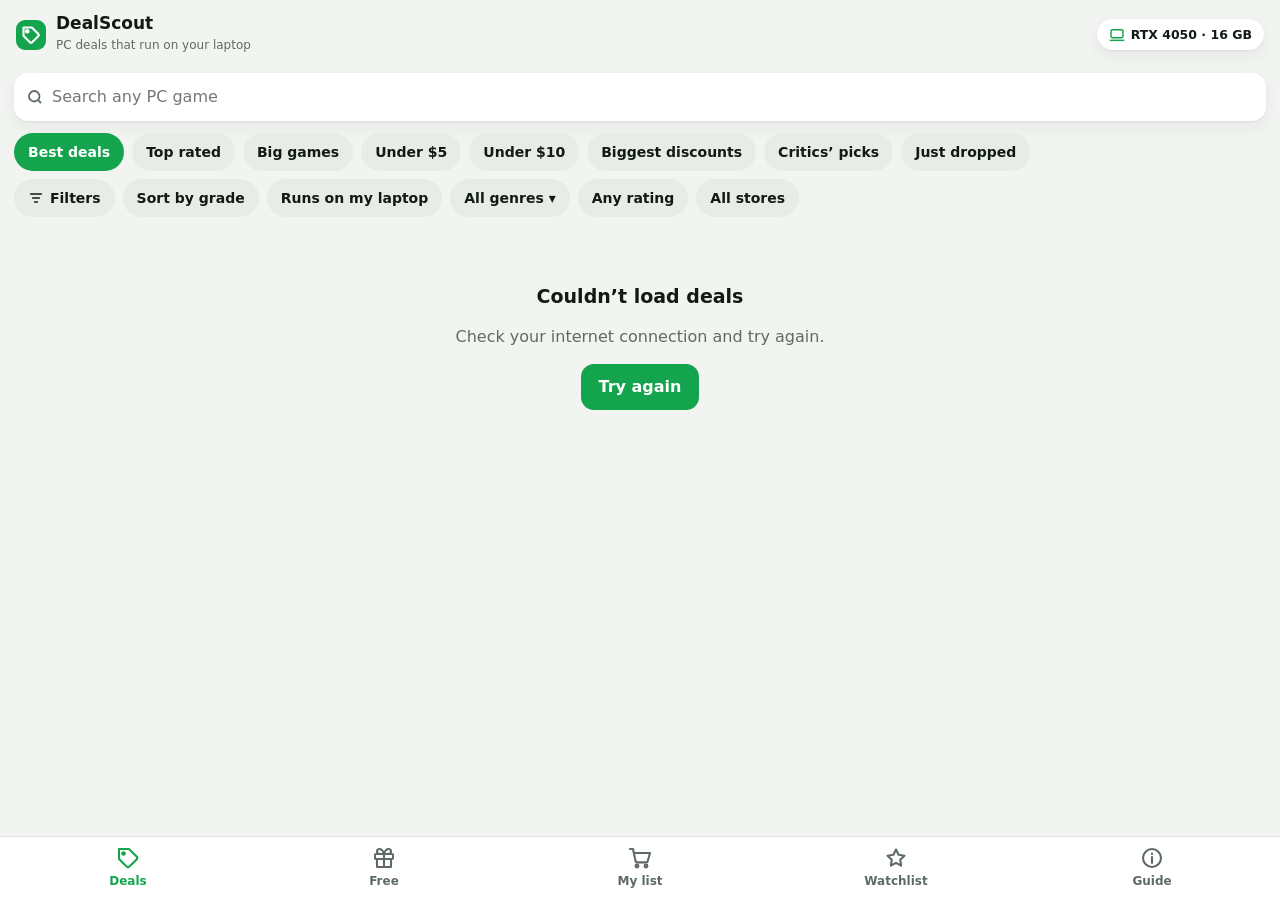
==== commit 907c6834: "DealScout: all-signal grade (price, reviews, laptop) and sort by grade Co-Authored-By: Claude Opus 5" ====
--- a/dealscout/index.html
+++ b/dealscout/index.html
@@ -246,6 +246,12 @@
 .grade{display:inline-grid;place-items:center;min-width:26px;height:20px;padding:0 4px;border-radius:6px;font-size:11.5px;font-weight:900;margin-bottom:3px;letter-spacing:-.02em}
 .grade.ga,.gradebar.ga b{background:var(--goodbg);color:var(--good)}.grade.gb,.gradebar.gb b{background:rgba(70,140,255,.14);color:var(--blue)}
 .grade.gc,.gradebar.gc b{background:var(--warnbg);color:var(--warn)}.grade.gd,.gradebar.gd b{background:var(--badbg);color:var(--bad)}
+.grade small{display:block;font-size:9px;font-weight:700;opacity:.75;line-height:1;margin-top:1px}.grade:has(small){height:auto;padding:3px 5px;flex-direction:column}
+.gparts{display:grid;gap:7px;margin:8px 0 2px;padding:10px 12px;border-radius:12px;background:var(--soft)}.gparts>div{display:grid;grid-template-columns:110px 1fr 28px;align-items:center;gap:8px;font-size:12.5px}
+.gparts span{color:var(--ink);font-weight:700}.gparts i{font-style:normal;color:var(--mute);font-weight:600;font-size:11px}.gparts b{text-align:right}
+.deal .mid{min-width:0}.deal .meta .tag{max-width:100%;overflow:hidden;text-overflow:ellipsis;white-space:nowrap}
+.gsrc{margin:2px 0 0;font-size:11.5px;color:var(--mute)}
+.gbar{height:7px;border-radius:4px;background:var(--line);overflow:hidden}.gbar em{display:block;height:100%;border-radius:4px;background:var(--acc)}
 .gradebar{display:flex;gap:12px;align-items:center;margin-top:10px;padding:10px 12px;border-radius:12px;background:var(--soft)}
 .gradebar b{display:grid;place-items:center;width:44px;height:44px;border-radius:10px;font-size:20px;font-weight:900;flex-shrink:0}
 .gradebar strong{display:block;font-size:14px}.gradebar span{display:block;font-size:12.5px;color:var(--mute);margin-top:1px}
@@ -419,7 +425,7 @@
 const CPUS = [
   ['Ryzen 7 7445HS', 7.0], ['Ryzen 5 7535HS', 6.0], ['Ryzen 7 7840HS', 9.5], ['Ryzen 7 8845HS', 9.8], ['Core i5-12450H', 6.3], ['Core i5-13420H', 7.0], ['Core i7-12650H', 8.0], ['Core i7-13620H', 8.8], ['Core i7-13700H', 9.5], ['Core i5-12400 (desktop)', 6.6], ['Ryzen 5 5600 (desktop)', 7.0], ['Older quad-core', 2.5]
 ];
-function blank() { return {cpu:0, gpu:0, ram:16, disk:94, stores:null, preset:'best', minRate:0, hideNo:false, watch:[], daily:true, dailyT:'17:00', freeNote:true, seenFree:[], hideOwned:true, owned:{apps:[], at:''}, mine:[], steamUser:'', steamKey:'', steamId:'', itadKey:'', genres:[], ph:{}, list:[], budget:0, listSort:'added'}; }
+function blank() { return {cpu:0, gpu:0, ram:16, disk:94, stores:null, preset:'best', minRate:0, hideNo:false, sortGrade:false, watch:[], daily:true, dailyT:'17:00', freeNote:true, seenFree:[], hideOwned:true, owned:{apps:[], at:''}, mine:[], steamUser:'', steamKey:'', steamId:'', itadKey:'', genres:[], ph:{}, list:[], budget:0, listSort:'added'}; }
 let S = Object.assign(blank(), lsGet(KEY) || {});
 function save() { lsSet(KEY, S); syncNative(); }
 function syncNative() { if (!A) return; try { A.setReminderData(JSON.stringify({watch:S.watch.map(w => ({id:w.id, title:w.title, target:w.target, low:!!w.lowAlert})), free:S.freeNote})); } catch (e) {} }
@@ -634,7 +640,20 @@
   const v = verdict(c.none ? null : c); const ic = v.k === 'g' ? '✓' : v.k === 'w' ? '~' : v.k === 'b' ? '✗' : '?';
   return `<span class="tag ${v.k}">${ic} ${v.label}</span>`;
 }
+function refreshGrades(k) {
+  document.querySelectorAll(k ? `.deal[data-ck="${CSS.escape(k)}"]` : '#dlist .deal[data-deal]').forEach(e => { const d = DEAL[e.dataset.deal], g = e.querySelector('.grade'); if (d && g) g.outerHTML = gradeTag(dealScore(d)); });
+  if (S.sortGrade && !searchMode) { clearTimeout(sortT); sortT = setTimeout(sortByGrade, 900); }
+}
+let sortT;
+function sortByGrade() {
+  const box = $('#dlist'), cards = [...box.querySelectorAll('.deal[data-deal]')]; if (cards.length < 2) return;
+  const sc = e => { const d = DEAL[e.dataset.deal]; return d ? dealScore(d).s : 0; };
+  const sorted = cards.slice().sort((a, b) => sc(b) - sc(a));
+  if (sorted.every((e, i) => e === cards[i])) return;
+  sorted.forEach(e => box.appendChild(e));
+}
 function updateBadges(k) {
+  refreshGrades(k);
   document.querySelectorAll('[data-vapp]').forEach(e => { if (e.dataset.vapp === k) e.innerHTML = vtag(k); });
   document.querySelectorAll('.deal[data-ck]').forEach(e => { if (e.dataset.ck === k) e.style.display = cardHidden(e) ? 'none' : ''; });
   const c = COMPAT[k]; if (c && c.header) document.querySelectorAll('[data-ck] .img img').forEach(im => { const el = im.closest('[data-ck]'); if (el.dataset.ck !== k || im.dataset.up) return; if (!el.dataset.app || im.dataset.f || im.naturalWidth && im.naturalWidth < 300) { im.dataset.up = 1; im.dataset.f = 1; im.style.visibility = ''; im.src = c.header; } });
@@ -803,13 +822,14 @@
 
 /* ---------- real discount: compared with the average price across stores ---------- */
 const AVG = {}; // CheapShark gameID -> {prices:[{shop, p}], avg, n, it}
+const LOW = {}, DEAL = {}; // gameID -> lowest price ever; dealID -> deal
 function finishAvg(a) { const ps = a.prices.map(x => x.p).filter(x => x >= 0); a.n = ps.length; a.avg = ps.length ? ps.reduce((x, y) => x + y, 0) / ps.length : 0; return a; }
 async function storeAverages(deals) {
   const need = [...new Set(deals.map(d => d.gameID))].filter(id => !AVG[id]);
   for (let i = 0; i < need.length; i += 25) {
     const chunk = need.slice(i, i + 25);
     let r = {}; try { r = await cached(CS + 'games?ids=' + chunk.join(','), 15 * 6e4); } catch (e) {}
-    chunk.forEach(id => { const g = r && r[id]; if (g && g.deals) AVG[id] = finishAvg({prices:g.deals.map(x => ({shop:shopKey((STORES[x.storeID] || {}).name || ('cs' + x.storeID)), p:+x.price}))}); });
+    chunk.forEach(id => { const g = r && r[id]; if (g && g.cheapestPriceEver) LOW[id] = +g.cheapestPriceEver.price; if (g && g.deals) AVG[id] = finishAvg({prices:g.deals.map(x => ({shop:shopKey((STORES[x.storeID] || {}).name || ('cs' + x.storeID)), p:+x.price}))}); });
   }
   // With an IsThereAnyDeal key, add the stores CheapShark doesn't track (Microsoft Store, Battle.net, ...)
   if (!S.itadKey) return;
@@ -931,6 +951,7 @@
   $('#presets').innerHTML = Object.entries(PRESETS).map(([k, p]) => `<button class="chip${S.preset === k ? ' on' : ''}" data-preset="${k}">${p.label}</button>`).join('');
   const nStores = (S.stores || []).length, tot = Object.values(STORES).filter(s => s.active).length;
   $('#fchips').innerHTML = `<button class="chip icon" data-act="filters"><svg viewBox="0 0 24 24" fill="none" stroke="currentColor" stroke-width="2.3" stroke-linecap="round"><path d="M4 6h16M7 12h10M10 18h4"/></svg>Filters</button>
+    <button class="chip${S.sortGrade ? ' on' : ''}" data-act="sortgrade">${S.sortGrade ? 'Sorted by grade' : 'Sort by grade'}</button>
     <button class="chip${S.hideNo ? ' on' : ''}" data-act="hideno">Runs on my laptop</button>
     <button class="chip${S.genres.length ? ' on' : ''}" data-act="genres">${S.genres.length ? S.genres.map(gLabel).join(', ') : 'All genres'} ▾</button>
     ${(S.owned.apps || []).length || S.mine.length ? `<button class="chip${S.hideOwned ? ' on' : ''}" data-act="hideown">Hide games I own</button>` : ''}
@@ -964,16 +985,18 @@
       dshown = dshown.concat(fresh);
       queueYear(dshown.concat(dpool));
     } else {
-      const data = await cached(dealsUrl(dpage), 15 * 6e4, dpage === 0);
+      const data = [];
+      for (let k = 0; k < (S.sortGrade && reset ? 3 : 1) && !dend; k++) { const got = await cached(dealsUrl(dpage), 15 * 6e4, dpage === 0); data.push(...got); dpage++; if (got.length < 40 || dpage > 25) dend = true; }
       if (reset) $('#dlist').innerHTML = '';
       fresh = data.filter(d => { if (dseen.has(d.gameID)) return false; dseen.add(d.gameID); return true; });
-      dpage++; if (data.length < 40 || dpage > 25) dend = true;
     }
+    if (S.sortGrade) fresh.sort((a, b) => dealScore(b).s - dealScore(a).s);
     $('#dlist').insertAdjacentHTML('beforeend', fresh.map(dealCard).join(''));
     fresh.forEach(d => requestCompat(d.steamAppID, d.title));
     dcount += fresh.length;
+    if (!PRESETS[S.preset].avg) storeAverages(fresh).then(() => { refreshGrades(); if (S.itadKey && S.sortGrade) yearAverages(fresh, () => {}).then(() => refreshGrades()).catch(() => {}); }); else refreshGrades();
     if (PRESETS[S.preset].avg && S.itadKey) setTimeout(yearStat, 0);
-    $('#dstat').textContent = PRESETS[S.preset].avg ? dcount + ' deals · ranked by how far below ' + (S.itadKey ? 'their average price over the past year, across stores' : 'the average price across stores') : dcount + ' deals from ' + (S.stores || []).length + ' official stores';
+    $('#dstat').textContent = S.sortGrade ? dcount + ' deals · sorted by grade (price, reviews and your laptop)' : PRESETS[S.preset].avg ? dcount + ' deals · ranked by how far below ' + (S.itadKey ? 'their average price over the past year, across stores' : 'the average price across stores') : dcount + ' deals from ' + (S.stores || []).length + ' official stores';
     fresh.forEach(d => { if (S.ph[d.gameID]) recordPrice(d.gameID, +d.salePrice); });
     setTimeout(maybeMore, 50);
     $('#dupd').textContent = 'Updated ' + new Date().toLocaleTimeString([], {hour:'numeric', minute:'2-digit'});
@@ -998,7 +1021,46 @@
   if (off == null) return null;
   return off >= 70 ? {g:'A+', c:'ga', why:off + '% under its usual price'} : off >= 50 ? {g:'A', c:'ga', why:off + '% under its usual price'} : off >= 33 ? {g:'B', c:'gb', why:off + '% off'} : off >= 15 ? {g:'C', c:'gc', why:'Small discount'} : {g:'D', c:'gd', why:'Barely discounted'};
 }
-const gradeTag = gr => gr ? `<span class="grade ${gr.c}" title="${esc(gr.why)}">${gr.g}</span>` : '';
+/* ---------- overall grade: price + how good the game is + whether your laptop runs it ---------- */
+const lerp = (x, pts) => { if (x <= pts[0][0]) return pts[0][1]; for (let i = 1; i < pts.length; i++) if (x <= pts[i][0]) { const [a, b] = pts[i - 1], [c, d] = pts[i]; return b + (d - b) * (x - a) / (c - a); } return pts[pts.length - 1][1]; };
+const LETTERS = [[92, 'A+', 'ga'], [84, 'A', 'ga'], [72, 'B', 'gb'], [58, 'C', 'gc'], [0, 'D', 'gd']];
+// Every signal DealScout can get, blended into one 0-100 score:
+//  Price 45%: vs lowest price ever (CheapShark, or IsThereAnyDeal if lower), discount off list price,
+//             vs the average price across stores today / over the past year (IsThereAnyDeal), CheapShark's deal rating,
+//             and whether another store has it cheaper right now.
+//  Game 35%:  Steam user reviews (trusted more with more reviews) and Metacritic (deals feed or Steam store page).
+//  Laptop 20%: DealScout's check of the game's requirements against your laptop.
+function blend(parts) { const ok = parts.filter(p => p[0] != null && !isNaN(p[0])); if (!ok.length) return null; const w = ok.reduce((a, p) => a + p[1], 0); return ok.reduce((a, p) => a + p[0] * p[1], 0) / w; }
+function score(x) {
+  const now = +x.now, off = Math.max(0, x.off || 0), c = x.ck ? COMPAT[x.ck] : null, st = c && !c.none ? c : null;
+  const low = x.low != null && +x.low > 0 ? +x.low : null;
+  const lowS = low != null ? lerp(now / low, [[1.01, 100], [1.15, 85], [1.35, 65], [1.7, 40], [2.5, 10]]) : null;
+  const offS = Math.min(100, off * 1.3);
+  const avgS = x.ro != null ? Math.max(0, Math.min(100, x.ro * 1.4)) : null;
+  const drS = x.dr != null && +x.dr > 0 ? Math.min(100, +x.dr * 10) : null;
+  let price = now === 0 ? 100 : blend([[lowS, .35], [offS, .2], [avgS, .25], [drS, .2]]);
+  if (x.cheaper) price = Math.max(0, price - 10);
+  // game quality
+  const pct = +x.pct || 0, cnt = Math.max(+x.cnt || 0, st && st.recs || 0), meta = +x.meta || (st && st.meta && st.meta.score) || 0;
+  const revS = pct ? 55 + (pct - 55) * Math.min(1, Math.log10(cnt + 1) / 3.5) : null;
+  const quality = blend([[revS, .6], [meta || null, .4]]) ?? 50;
+  // laptop
+  const v = c ? verdict(st) : null, vk = v ? v.k : 'p', fit = {g:100, w:55, b:0, u:60, p:60}[vk];
+  let total = .45 * price + .35 * quality + .2 * fit;
+  if (vk === 'b') total = Math.min(total, 45);
+  const L = LETTERS.find(l => total >= l[0]);
+  const pw = lowS != null && lowS >= 99 ? 'lowest price ever' : lowS != null ? Math.round((now / low - 1) * 100) + '% above its lowest ever' : off ? off + '% off' : 'full price';
+  const qw = [pct ? pct + '% liked on Steam' + (cnt ? ' (' + (cnt >= 1000 ? Math.round(cnt / 1000) + 'k' : cnt) + ' reviews)' : '') : '', meta ? 'Metacritic ' + meta : ''].filter(Boolean).join(', ') || 'no reviews yet';
+  const why = [pw + (x.cheaper ? ', cheaper at another store' : ''), qw, {g:'runs well on your laptop', w:'might struggle on your laptop', b:'won’t run on your laptop', u:'laptop not checked', p:'checking your laptop'}[vk]].join(' · ');
+  const used = [lowS != null && 'lowest-ever price', 'discount', avgS != null && (x.year ? '1-year average price' : 'average across stores'), drS != null && 'CheapShark deal rating', pct && 'Steam reviews', meta && 'Metacritic', vk !== 'p' && vk !== 'u' && 'laptop check'].filter(Boolean);
+  return {s:Math.round(total), g:L[1], c:L[2], why, used, price:Math.round(price), quality:Math.round(quality), fit, vk, pending:vk === 'p'};
+}
+const dealScore = d => {
+  const b = baseline(d), a = AVG[d.gameID], cheapest = a && a.prices.length ? Math.min(...a.prices.map(p => p.p).filter(p => p >= 0)) : null;
+  return score({now:d.salePrice, low:LOW[d.gameID], off:Math.round(+d.savings), ro:b ? realOff(d) : null, year:b && b.year, dr:d.dealRating, cheaper:cheapest != null && cheapest < +d.salePrice * .95,
+    pct:d.steamRatingPercent, cnt:d.steamRatingCount, meta:+d.metacriticScore, ck:ckey(d.steamAppID, d.title)});
+};
+const gradeTag = gr => gr ? `<span class="grade ${gr.c}" title="${esc(gr.why)}">${gr.g}${gr.s != null ? `<small>${gr.s}</small>` : ''}</span>` : '';
 function dealCard(d) {
   const k = ckey(d.steamAppID, d.title);
   const hidden = cardHidden({dataset:{ck:k, app:d.steamAppID || '', title:d.title, game:d.gameID}}), own = isOwned(d.steamAppID, d.title, d.gameID);
@@ -1007,7 +1069,7 @@
   return `<button class="deal" data-game="${d.gameID}" data-deal="${esc(d.dealID)}" data-app="${d.steamAppID || ''}" data-ck="${esc(k)}" data-title="${esc(d.title)}"${hidden ? ' style="display:none"' : ''}>
     <div class="img"><img loading="lazy" src="${esc(img(d.steamAppID, d.thumb))}" onerror="if(this.dataset.f){this.style.visibility='hidden'}else{this.dataset.f=1;this.src='${esc(d.thumb)}'}" alt=""></div>
     <div class="mid"><div class="t">${esc(d.title)}</div><div class="meta">${own ? '<span class="tag own">✓ You own this</span>' : ''}${storeTag(d.storeID)}${avgTag}${avgMode ? '' : rateTag(d)}</div><div class="meta" data-vapp="${esc(k)}">${vtag(k)}</div></div>
-    <div class="right">${gradeTag(grade(sale, null, avgMode && ro !== null ? ro : off))}<span class="price${sale === 0 ? ' free' : ''}">${money(sale)}</span>${avgMode && ro !== null ? `<span class="was avg">avg ${money(av.avg)}</span>${ro > 0 ? `<span class="off">-${ro}%</span>` : '<span class="off none">avg price</span>'}` : `${+d.normalPrice > sale ? `<span class="was">${money(d.normalPrice)}</span>` : ''}${off > 0 ? `<span class="off${avgMode ? ' none' : ''}">-${off}%</span>` : ''}`}</div></button>`;
+    <div class="right">${(DEAL[d.dealID] = d, gradeTag(dealScore(d)))}<span class="price${sale === 0 ? ' free' : ''}">${money(sale)}</span>${avgMode && ro !== null ? `<span class="was avg">avg ${money(av.avg)}</span>${ro > 0 ? `<span class="off">-${ro}%</span>` : '<span class="off none">avg price</span>'}` : `${+d.normalPrice > sale ? `<span class="was">${money(d.normalPrice)}</span>` : ''}${off > 0 ? `<span class="off${avgMode ? ' none' : ''}">-${off}%</span>` : ''}`}</div></button>`;
 }
 async function doSearch(q) {
   searchMode = true; $('#endsoon').innerHTML = ''; $('#dlist').innerHTML = '<div class="spin"></div>'; $('#dmore').innerHTML = ''; $('#dstat').textContent = 'Search results for “' + q + '”'; $('#dupd').textContent = '';
@@ -1096,6 +1158,8 @@
   let low = itLow != null && (!low0 || itLow < +low0.price) ? {price:itLow, date:null} : low0;
   if (best && (!low || +best.price < +low.price)) low = {price:+best.price, date:Date.now() / 1000}; // today's price is the new record
   const w = S.watch.find(x => x.id === curGame.id);
+  // reviews for this game: from the deals list if we saw it there
+  const gq = () => { const d = Object.values(DEAL).find(x => x.gameID === curGame.id) || {}; const b = d.gameID ? baseline(d) : null; return {pct:d.steamRatingPercent, cnt:d.steamRatingCount, meta:+d.metacriticScore, dr:d.dealRating, ro:b ? Math.max(0, Math.round((1 - (+best.price) / b.avg) * 100)) : null, year:b && b.year}; };
   const atLow = low && best && +best.price <= +low.price + 0.01;
   const loadingC = !!ck && ck !== 't:' && !c0;
   const sid = c ? c.sid : appid;
@@ -1126,7 +1190,8 @@
       return `<div class="avgline">${ro > 0 ? `<b>${ro}% below</b> its average price over the past year (${money(t.a)}, across ${t.n} ${t.n === 1 ? 'store' : 'stores'})` : ro < 0 ? `<b style="color:var(--warn)">${-ro}% above</b> its average price over the past year (${money(t.a)}). It’s usually cheaper.` : `About its average price over the past year (${money(t.a)})`}</div>`; })()}
     ${(() => { const ps = deals.map(d => +d.price).concat(extra.map(x => x.price)).filter(x => x >= 0); if (ps.length < 2 || !best) return ''; const avg = ps.reduce((a, b) => a + b, 0) / ps.length, ro = Math.round((1 - (+best.price) / avg) * 100);
       return `<div class="avgline">${+best.price === 0 ? `<b>Free right now.</b> It averages ${money(avg)} across ${ps.length} stores.` : ro > 0 ? `<b>${ro}% below</b> the average price across ${ps.length} stores (${money(avg)})` : `About the same as the average price across ${ps.length} stores (${money(avg)})`}</div>`; })()}
-    ${best ? (gr => gr ? `<div class="gradebar ${gr.c}"><b>${gr.g}</b><div><strong>Deal grade</strong><span>${esc(gr.why)}${low && !atLow ? ' · lowest ever ' + money(low.price) : ''}</span></div></div>` : '')(grade(best.price, low ? +low.price : null, Math.round(+best.savings || 0))) : ''}
+    ${best ? (gr => `<div class="gradebar ${gr.c}"><b>${gr.g}</b><div><strong>Grade ${gr.s}/100</strong><span>${esc(gr.why)}</span></div></div>
+      <div class="gparts">${[['Price', gr.price, '45%'], ['Game quality', gr.quality, '35%'], ['Your laptop', gr.fit, '20%']].map(([n, v, w]) => `<div><span>${n} <i>${w}</i></span><div class="gbar"><em style="width:${v}%"></em></div><b>${v}</b></div>`).join('')}<p class="gsrc">Based on: ${gr.used.join(', ')}</p></div>`)(score({now:best.price, low:low ? +low.price : null, off:Math.round(+best.savings || 0), dr:gq().dr, ro:gq().ro, year:gq().year, pct:gq().pct, cnt:gq().cnt, meta:gq().meta, ck:curGame.ck, cheaper:false})) : ''}
     ${best ? `<div class="note" style="margin-top:8px">${atLow ? '<b style="color:var(--good)">This is the lowest price it’s ever been.</b>' : low ? 'It has been cheaper before, so it may drop again in a future sale.' : ''}</div>` : ''}
     <div class="verdict ${loadingC ? 'u' : v.k}"><b>${loadingC ? 'Checking your laptop…' : (v.k === 'g' ? '✓ ' : v.k === 'w' ? '~ ' : v.k === 'b' ? '✗ ' : '? ') + v.label + ' on your ' + esc(rig().name.replace(/ \(.*\)/, ''))}</b>
       ${loadingC ? '' : `<p>${esc(c0 && c0.none ? 'This game isn’t on Steam, so there are no listed requirements to check.' : v.why)}${v.notes && v.notes.length ? ' ' + esc(v.notes.join(' ')) : ''}</p>`}
@@ -1525,6 +1590,7 @@
   const a = b.dataset.act;
   if (a === 'filters') openFilters();
   else if (a === 'hideno') { S.hideNo = !S.hideNo; save(); renderPresets(); loadDeals(true); }
+  else if (a === 'sortgrade') { S.sortGrade = !S.sortGrade; save(); renderPresets(); loadDeals(true); }
   else if (a === 'hideown') { S.hideOwned = !S.hideOwned; save(); renderPresets(); loadDeals(true); }
   else if (a === 'genres') openFilters();
   else if (a === 'rate') { S.minRate = S.minRate === 0 ? 80 : S.minRate === 80 ? 90 : 0; save(); renderPresets(); loadDeals(true); }
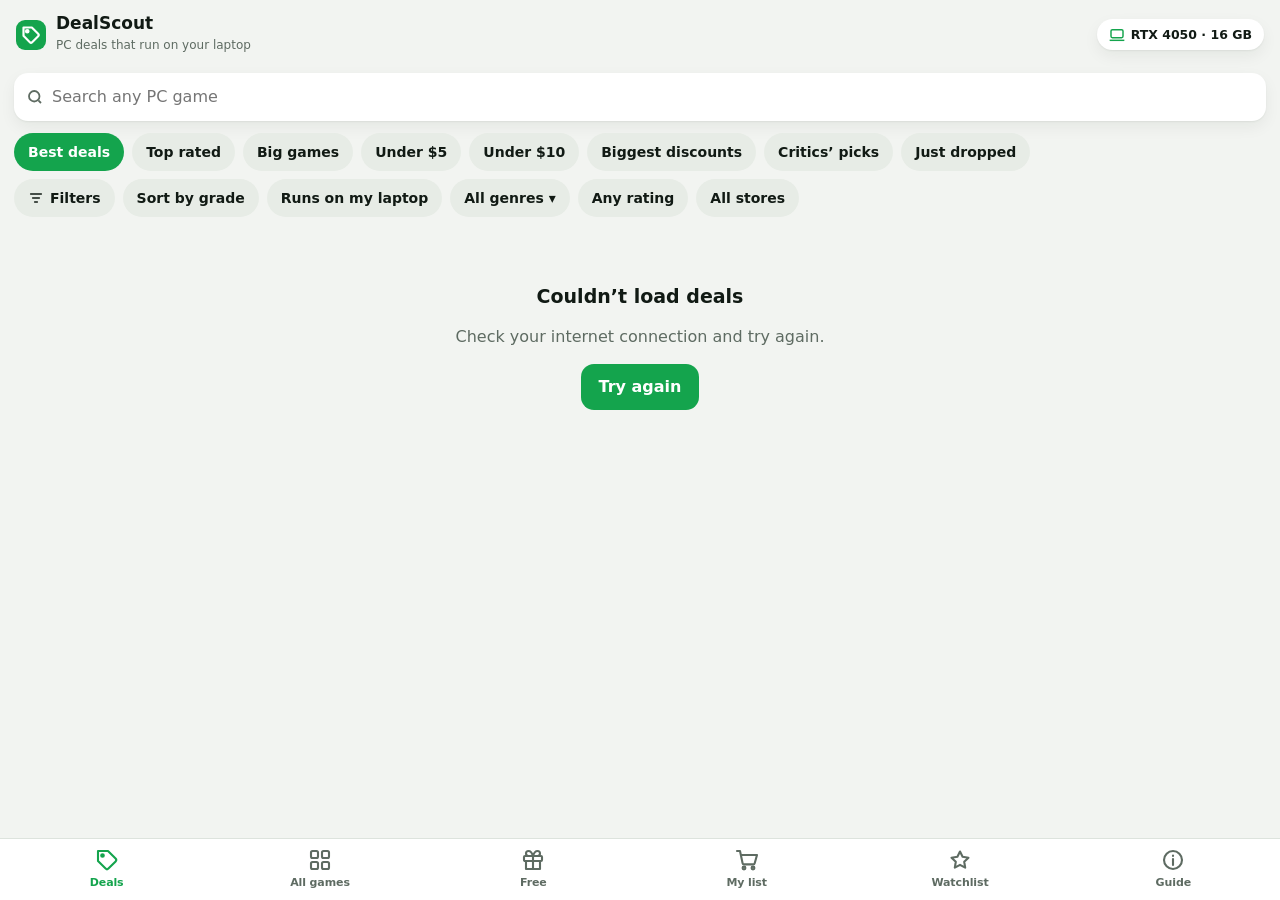
==== commit 8ca77535: "DealScout: All games tab with grades and sorting Co-Authored-By: Claude Opus 5.5 <noreply@anthropic." ====
--- a/dealscout/index.html
+++ b/dealscout/index.html
@@ -104,8 +104,8 @@
 .cal .x{flex:1;font-size:14px}.cal .x b{display:block}
 .cal.live .d{background:var(--acc);color:var(--onacc)}.cal.live .d small{color:var(--onacc)}
 /* nav */
-nav.tabs{position:fixed;left:0;right:0;bottom:0;background:var(--card);border-top:1px solid var(--line);display:grid;grid-template-columns:repeat(5,1fr);padding-bottom:var(--sab);z-index:6}
-nav.tabs button{display:flex;flex-direction:column;align-items:center;gap:3px;padding:9px 0 10px;font-size:12px;font-weight:700;color:var(--mute);position:relative}
+nav.tabs{position:fixed;left:0;right:0;bottom:0;background:var(--card);border-top:1px solid var(--line);display:grid;grid-template-columns:repeat(6,1fr);padding-bottom:var(--sab);z-index:6}
+nav.tabs button{display:flex;flex-direction:column;align-items:center;gap:3px;padding:9px 0 10px;font-size:11px;letter-spacing:-.01em;white-space:nowrap;font-weight:700;color:var(--mute);position:relative}
 nav.tabs button svg{width:24px;height:24px}
 nav.tabs button.on{color:var(--acc)}
 nav.tabs .dot{position:absolute;top:5px;left:calc(50% + 8px);background:var(--hot);color:#fff;font-size:10px;min-width:16px;height:16px;border-radius:8px;display:grid;place-items:center;padding:0 4px}
@@ -249,7 +249,7 @@
 .grade small{display:block;font-size:9px;font-weight:700;opacity:.75;line-height:1;margin-top:1px}.grade:has(small){height:auto;padding:3px 5px;flex-direction:column}
 .gparts{display:grid;gap:7px;margin:8px 0 2px;padding:10px 12px;border-radius:12px;background:var(--soft)}.gparts>div{display:grid;grid-template-columns:110px 1fr 28px;align-items:center;gap:8px;font-size:12.5px}
 .gparts span{color:var(--ink);font-weight:700}.gparts i{font-style:normal;color:var(--mute);font-weight:600;font-size:11px}.gparts b{text-align:right}
-.deal .mid{min-width:0}.deal .meta .tag{max-width:100%;overflow:hidden;text-overflow:ellipsis;white-space:nowrap}
+.deal .mid{min-width:0}.deal .meta .tag{max-width:100%;overflow:hidden;text-overflow:ellipsis;white-space:nowrap}.deal .meta .tag.rate{display:inline-block}.deal .meta .tag b{flex-shrink:0}
 .gsrc{margin:2px 0 0;font-size:11.5px;color:var(--mute)}
 .gbar{height:7px;border-radius:4px;background:var(--line);overflow:hidden}.gbar em{display:block;height:100%;border-radius:4px;background:var(--acc)}
 .gradebar{display:flex;gap:12px;align-items:center;margin-top:10px;padding:10px 12px;border-radius:12px;background:var(--soft)}
@@ -300,6 +300,15 @@
     <div class="more" id="dmore"></div>
   </section>
 
+  <section class="view" id="v-all">
+    <h1>All games</h1>
+    <p class="sub">Every PC game sold at your stores, on sale or not, with its grade and whether it runs on your laptop.</p>
+    <div class="chips" id="asorts"></div>
+    <div class="chips" id="afilt"></div>
+    <div class="statline"><span id="astat"></span></div>
+    <div id="alist"></div>
+    <div id="amore" class="more"></div>
+  </section>
   <section class="view" id="v-free">
     <h1>Free games</h1>
     <p class="sub">Free to keep forever once you claim them. Epic gives away a new one every Thursday.</p>
@@ -326,6 +335,7 @@
 </main>
 <nav class="tabs" id="tabs">
   <button data-v="deals" class="on"><svg viewBox="0 0 24 24" fill="none" stroke="currentColor" stroke-width="2.1" stroke-linecap="round" stroke-linejoin="round"><path d="M20.6 13.4 13.4 20.6a2 2 0 0 1-2.8 0L3 13V3h10l7.6 7.6a2 2 0 0 1 0 2.8z"/><circle cx="7.5" cy="7.5" r="1.3" fill="currentColor"/></svg>Deals</button>
+  <button data-v="all"><svg viewBox="0 0 24 24" fill="none" stroke="currentColor" stroke-width="2.1" stroke-linecap="round" stroke-linejoin="round"><rect x="3" y="3" width="7" height="7" rx="1.5"/><rect x="14" y="3" width="7" height="7" rx="1.5"/><rect x="3" y="14" width="7" height="7" rx="1.5"/><rect x="14" y="14" width="7" height="7" rx="1.5"/></svg>All games</button>
   <button data-v="free"><svg viewBox="0 0 24 24" fill="none" stroke="currentColor" stroke-width="2.1" stroke-linecap="round" stroke-linejoin="round"><rect x="3" y="8" width="18" height="5" rx="1"/><path d="M12 8v13M5 13v8h14v-8M12 8S10.5 3 7.5 3a2.5 2.5 0 0 0 0 5M12 8s1.5-5 4.5-5a2.5 2.5 0 0 1 0 5"/></svg>Free<span class="dot" id="freedot" style="display:none"></span></button>
   <button data-v="list"><svg viewBox="0 0 24 24" fill="none" stroke="currentColor" stroke-width="2.1" stroke-linecap="round" stroke-linejoin="round"><circle cx="9" cy="20" r="1.4"/><circle cx="18" cy="20" r="1.4"/><path d="M2 3h3l2.6 12.2a1.5 1.5 0 0 0 1.5 1.2h9.1a1.5 1.5 0 0 0 1.5-1.1L22 7H6.2"/></svg>My list<span class="dot" id="listdot" style="display:none"></span></button>
   <button data-v="watch"><svg viewBox="0 0 24 24" fill="none" stroke="currentColor" stroke-width="2.1" stroke-linejoin="round"><path d="M12 3.5l2.6 5.3 5.9.9-4.3 4.1 1 5.8-5.2-2.8-5.2 2.8 1-5.8-4.3-4.1 5.9-.9z"/></svg>Watchlist<span class="dot" id="watchdot" style="display:none"></span></button>
@@ -425,7 +435,7 @@
 const CPUS = [
   ['Ryzen 7 7445HS', 7.0], ['Ryzen 5 7535HS', 6.0], ['Ryzen 7 7840HS', 9.5], ['Ryzen 7 8845HS', 9.8], ['Core i5-12450H', 6.3], ['Core i5-13420H', 7.0], ['Core i7-12650H', 8.0], ['Core i7-13620H', 8.8], ['Core i7-13700H', 9.5], ['Core i5-12400 (desktop)', 6.6], ['Ryzen 5 5600 (desktop)', 7.0], ['Older quad-core', 2.5]
 ];
-function blank() { return {cpu:0, gpu:0, ram:16, disk:94, stores:null, preset:'best', minRate:0, hideNo:false, sortGrade:false, watch:[], daily:true, dailyT:'17:00', freeNote:true, seenFree:[], hideOwned:true, owned:{apps:[], at:''}, mine:[], steamUser:'', steamKey:'', steamId:'', itadKey:'', genres:[], ph:{}, list:[], budget:0, listSort:'added'}; }
+function blank() { return {cpu:0, gpu:0, ram:16, disk:94, stores:null, preset:'best', minRate:0, hideNo:false, sortGrade:false, allSort:'grade', allSale:false, watch:[], daily:true, dailyT:'17:00', freeNote:true, seenFree:[], hideOwned:true, owned:{apps:[], at:''}, mine:[], steamUser:'', steamKey:'', steamId:'', itadKey:'', genres:[], ph:{}, list:[], budget:0, listSort:'added'}; }
 let S = Object.assign(blank(), lsGet(KEY) || {});
 function save() { lsSet(KEY, S); syncNative(); }
 function syncNative() { if (!A) return; try { A.setReminderData(JSON.stringify({watch:S.watch.map(w => ({id:w.id, title:w.title, target:w.target, low:!!w.lowAlert})), free:S.freeNote})); } catch (e) {} }
@@ -553,27 +563,25 @@
   if (m && m.gpu) { const q = R.gpu / m.gpu; if (q >= 4) return r && r.gpu ? 'Medium settings at 1080p' : 'High to max settings at 1080p'; if (q >= 2) return 'Medium settings at 1080p'; if (q >= 1.3) return 'Low to medium settings at 1080p'; return 'Low settings, maybe below 1080p'; }
   return '';
 }
+// A yes-or-no answer for every game. It runs if your laptop meets every listed minimum
+// (with a 10% margin for the graphics score, which is an estimate); otherwise it doesn't.
+// tier says which settings it runs at: 'high' when it also meets the recommended specs, else 'low'.
 function verdict(c) {
-  if (!c) return {k:'u', label:'Not checked', why:'No Steam listing to check requirements against.'};
-  const R = rig(), notes = [];
-  if (!c.win) return {k:'b', label:'Not on Windows', why:'This game doesn’t list Windows support.'};
-  const m = c.min, r = c.rec;
-  if (!m && !r) return {k:'u', label:'Not checked', why:'The store page doesn’t list system requirements.'};
-  const over = x => x !== null && x !== undefined;
-  const exp = expected(c);
-  if (m && over(m.gpu) && m.gpu > R.gpu * 1.3) return {k:'b', label:'May not run', why:'Its minimum graphics card is clearly stronger than your ' + R.name + '.'};
-  if (m && over(m.ram) && m.ram > R.ram) return {k:'b', label:'May not run', why:'It needs at least ' + m.ram + ' GB of RAM; you have ' + R.ram + ' GB.'};
-  if (m && over(m.cpu) && m.cpu > R.cpu * 1.6) return {k:'b', label:'May not run', why:'Its minimum processor is much stronger than your ' + R.cpuName + '.'};
-  if (r && over(r.cpu) && r.cpu > R.cpu * 1.15) notes.push('Its recommended processor is stronger than your ' + R.cpuName + ', so busy scenes may dip.');
+  const R = rig(), notes = [], over = x => x !== null && x !== undefined;
+  if (!c) return {k:'g', tier:'low', label:'Runs', why:'No Steam requirements to check, so DealScout goes by your laptop: an ' + R.name + ' with ' + R.ram + ' GB beats the minimum of nearly every PC game sold outside Steam.'};
+  if (!c.win) return {k:'b', label:'Won’t run', why:'It isn’t made for Windows.'};
+  const m = c.min, r = c.rec, exp = expected(c);
+  if (!m && !r) return {k:'g', tier:'low', label:'Runs', why:'The store lists no system requirements, which only small or older games leave out. Your laptop is well above what those need.', notes, exp};
+  if (m && over(m.gpu) && m.gpu > R.gpu * 1.1) return {k:'b', label:'Won’t run', why:'Its minimum graphics card is stronger than your ' + R.name + '.'};
+  if (m && over(m.ram) && m.ram > R.ram) return {k:'b', label:'Won’t run', why:'It needs at least ' + m.ram + ' GB of RAM; you have ' + R.ram + ' GB.'};
+  if (m && over(m.cpu) && m.cpu > R.cpu * 1.25) return {k:'b', label:'Won’t run', why:'Its minimum processor is stronger than your ' + R.cpuName + '.'};
+  if (m && over(m.vram) && m.vram > R.vram) return {k:'b', label:'Won’t run', why:'It needs ' + m.vram + ' GB of video memory and your card has ' + R.vram + ' GB.'};
   const need = (r && r.storage) || (m && m.storage);
-  if (need && need > R.disk) notes.push('Needs about ' + Math.round(need) + ' GB of space; you set ' + R.disk + ' GB free.');
-  if (m && over(m.gpu) && m.gpu > R.gpu * 1.05) return {k:'w', label:'May struggle', why:'Its minimum graphics card is about level with or a bit above yours, so expect low settings.', notes, exp};
-  if (m && over(m.cpu) && m.cpu > R.cpu * 1.2) return {k:'w', label:'May struggle', why:'Its minimum processor is a bit stronger than yours, so it may stutter in busy scenes.', notes, exp};
-  if (m && over(m.vram) && m.vram > R.vram) return {k:'w', label:'May struggle', why:'It asks for ' + m.vram + ' GB of video memory and your card has ' + R.vram + ' GB, so use low textures.', notes, exp};
-  if (r && over(r.gpu) && r.gpu <= R.gpu * 1.05 && (!over(r.ram) || r.ram <= R.ram) && (!over(r.vram) || r.vram <= R.vram)) return {k:'g', label:'Runs great', why:'Your laptop meets the recommended specs.', notes, exp};
-  if (r && (over(r.gpu) || over(r.ram))) return {k:'w', label:'Runs on lower settings', why:'Above the minimum but below the recommended specs, so use medium settings or DLSS.', notes, exp};
-  if (m && over(m.gpu)) return {k:'g', label:'Should run well', why:'Your laptop is well above the minimum specs.', notes, exp};
-  return {k:'g', label:'Should run', why:'Nothing in the listed requirements is above your laptop.', notes, exp};
+  if (need && need > R.disk) notes.push('Needs about ' + Math.round(need) + ' GB of space; you set ' + R.disk + ' GB free, so clear some room first.');
+  const recOk = r && (over(r.gpu) || over(r.ram)) && (!over(r.gpu) || r.gpu <= R.gpu * 1.05) && (!over(r.ram) || r.ram <= R.ram) && (!over(r.vram) || r.vram <= R.vram) && (!over(r.cpu) || r.cpu <= R.cpu * 1.15);
+  if (recOk) return {k:'g', tier:'high', label:'Runs great', why:'Your laptop meets the recommended specs: high settings.', notes, exp};
+  if (r && (over(r.gpu) || over(r.ram))) return {k:'g', tier:'low', label:'Runs on medium', why:'Your laptop meets the minimum but not the recommended specs: medium or low settings.', notes, exp};
+  return {k:'g', tier:'high', label:'Runs great', why:'Your laptop is above every listed requirement.', notes, exp};
 }
 const COMPAT_KEY = 'compat.v2';
 try { localStorage.removeItem('compat.v1'); } catch (e) {}
@@ -635,18 +643,18 @@
   }
 }
 function vtag(k) {
-  if (!k || k === 't:') return '<span class="tag u">? Not checked</span>';
+  if (!k || k === 't:') return '<span class="tag g">✓ Runs</span>';
   const c = COMPAT[k]; if (!c) return '<span class="tag u">Checking…</span>';
-  const v = verdict(c.none ? null : c); const ic = v.k === 'g' ? '✓' : v.k === 'w' ? '~' : v.k === 'b' ? '✗' : '?';
+  const v = verdict(c.none ? null : c); const ic = v.k === 'b' ? '✗' : '✓';
   return `<span class="tag ${v.k}">${ic} ${v.label}</span>`;
 }
 function refreshGrades(k) {
-  document.querySelectorAll(k ? `.deal[data-ck="${CSS.escape(k)}"]` : '#dlist .deal[data-deal]').forEach(e => { const d = DEAL[e.dataset.deal], g = e.querySelector('.grade'); if (d && g) g.outerHTML = gradeTag(dealScore(d)); });
-  if (S.sortGrade && !searchMode) { clearTimeout(sortT); sortT = setTimeout(sortByGrade, 900); }
+  document.querySelectorAll(k ? `.deal[data-ck="${CSS.escape(k)}"]` : '#dlist .deal[data-deal], #alist .deal[data-deal]').forEach(e => { const d = DEAL[e.dataset.deal], g = e.querySelector('.grade'); if (d && g) g.outerHTML = gradeTag(dealScore(d)); });
+  if ((S.sortGrade && !searchMode) || S.allSort === 'grade') { if (!sortT) sortT = setTimeout(() => { sortT = 0; if (S.sortGrade && !searchMode) sortByGrade('#dlist'); if (S.allSort === 'grade') sortByGrade('#alist'); }, 900); }
 }
 let sortT;
-function sortByGrade() {
-  const box = $('#dlist'), cards = [...box.querySelectorAll('.deal[data-deal]')]; if (cards.length < 2) return;
+function sortByGrade(sel) {
+  const box = $(sel || '#dlist'), cards = [...box.querySelectorAll('.deal[data-deal]')]; if (cards.length < 2) return;
   const sc = e => { const d = DEAL[e.dataset.deal]; return d ? dealScore(d).s : 0; };
   const sorted = cards.slice().sort((a, b) => sc(b) - sc(a));
   if (sorted.every((e, i) => e === cards[i])) return;
@@ -1045,14 +1053,14 @@
   const revS = pct ? 55 + (pct - 55) * Math.min(1, Math.log10(cnt + 1) / 3.5) : null;
   const quality = blend([[revS, .6], [meta || null, .4]]) ?? 50;
   // laptop
-  const v = c ? verdict(st) : null, vk = v ? v.k : 'p', fit = {g:100, w:55, b:0, u:60, p:60}[vk];
+  const v = c ? verdict(st) : null, vk = v ? (v.k === 'g' && v.tier === 'low' ? 'l' : v.k) : 'p', fit = {g:100, l:80, b:0, p:60}[vk];
   let total = .45 * price + .35 * quality + .2 * fit;
   if (vk === 'b') total = Math.min(total, 45);
   const L = LETTERS.find(l => total >= l[0]);
   const pw = lowS != null && lowS >= 99 ? 'lowest price ever' : lowS != null ? Math.round((now / low - 1) * 100) + '% above its lowest ever' : off ? off + '% off' : 'full price';
   const qw = [pct ? pct + '% liked on Steam' + (cnt ? ' (' + (cnt >= 1000 ? Math.round(cnt / 1000) + 'k' : cnt) + ' reviews)' : '') : '', meta ? 'Metacritic ' + meta : ''].filter(Boolean).join(', ') || 'no reviews yet';
-  const why = [pw + (x.cheaper ? ', cheaper at another store' : ''), qw, {g:'runs well on your laptop', w:'might struggle on your laptop', b:'won’t run on your laptop', u:'laptop not checked', p:'checking your laptop'}[vk]].join(' · ');
-  const used = [lowS != null && 'lowest-ever price', 'discount', avgS != null && (x.year ? '1-year average price' : 'average across stores'), drS != null && 'CheapShark deal rating', pct && 'Steam reviews', meta && 'Metacritic', vk !== 'p' && vk !== 'u' && 'laptop check'].filter(Boolean);
+  const why = [pw + (x.cheaper ? ', cheaper at another store' : ''), qw, {g:'runs great on your laptop', l:'runs on medium settings on your laptop', b:'won’t run on your laptop', p:'checking your laptop'}[vk]].join(' · ');
+  const used = [lowS != null && 'lowest-ever price', 'discount', avgS != null && (x.year ? '1-year average price' : 'average across stores'), drS != null && 'CheapShark deal rating', pct && 'Steam reviews', meta && 'Metacritic', vk !== 'p' && 'laptop check'].filter(Boolean);
   return {s:Math.round(total), g:L[1], c:L[2], why, used, price:Math.round(price), quality:Math.round(quality), fit, vk, pending:vk === 'p'};
 }
 const dealScore = d => {
@@ -1064,7 +1072,7 @@
 function dealCard(d) {
   const k = ckey(d.steamAppID, d.title);
   const hidden = cardHidden({dataset:{ck:k, app:d.steamAppID || '', title:d.title, game:d.gameID}}), own = isOwned(d.steamAppID, d.title, d.gameID);
-  const sale = +d.salePrice, off = Math.round(+d.savings), avgMode = !!PRESETS[S.preset].avg && !searchMode, av = avgMode ? baseline(d) : null, ro = avgMode ? realOff(d) : null;
+  const sale = +d.salePrice, off = Math.round(+d.savings), avgMode = !!PRESETS[S.preset].avg && !searchMode && !inAll, av = avgMode ? baseline(d) : null, ro = avgMode ? realOff(d) : null;
   const avgTag = !avgMode ? '' : ro !== null ? `<span class="tag store">${av.year ? '1-year avg · ' + av.n + (av.n === 1 ? ' store' : ' stores') : 'vs ' + av.n + ' stores today'}</span>` : '<span class="tag store">Only at 1 store</span>';
   return `<button class="deal" data-game="${d.gameID}" data-deal="${esc(d.dealID)}" data-app="${d.steamAppID || ''}" data-ck="${esc(k)}" data-title="${esc(d.title)}"${hidden ? ' style="display:none"' : ''}>
     <div class="img"><img loading="lazy" src="${esc(img(d.steamAppID, d.thumb))}" onerror="if(this.dataset.f){this.style.visibility='hidden'}else{this.dataset.f=1;this.src='${esc(d.thumb)}'}" alt=""></div>
@@ -1193,7 +1201,7 @@
     ${best ? (gr => `<div class="gradebar ${gr.c}"><b>${gr.g}</b><div><strong>Grade ${gr.s}/100</strong><span>${esc(gr.why)}</span></div></div>
       <div class="gparts">${[['Price', gr.price, '45%'], ['Game quality', gr.quality, '35%'], ['Your laptop', gr.fit, '20%']].map(([n, v, w]) => `<div><span>${n} <i>${w}</i></span><div class="gbar"><em style="width:${v}%"></em></div><b>${v}</b></div>`).join('')}<p class="gsrc">Based on: ${gr.used.join(', ')}</p></div>`)(score({now:best.price, low:low ? +low.price : null, off:Math.round(+best.savings || 0), dr:gq().dr, ro:gq().ro, year:gq().year, pct:gq().pct, cnt:gq().cnt, meta:gq().meta, ck:curGame.ck, cheaper:false})) : ''}
     ${best ? `<div class="note" style="margin-top:8px">${atLow ? '<b style="color:var(--good)">This is the lowest price it’s ever been.</b>' : low ? 'It has been cheaper before, so it may drop again in a future sale.' : ''}</div>` : ''}
-    <div class="verdict ${loadingC ? 'u' : v.k}"><b>${loadingC ? 'Checking your laptop…' : (v.k === 'g' ? '✓ ' : v.k === 'w' ? '~ ' : v.k === 'b' ? '✗ ' : '? ') + v.label + ' on your ' + esc(rig().name.replace(/ \(.*\)/, ''))}</b>
+    <div class="verdict ${loadingC ? 'u' : v.k}"><b>${loadingC ? 'Checking your laptop…' : (v.k === 'b' ? '✗ ' : '✓ ') + v.label + ' on your ' + esc(rig().name.replace(/ \(.*\)/, ''))}</b>
       ${loadingC ? '' : `<p>${esc(c0 && c0.none ? 'This game isn’t on Steam, so there are no listed requirements to check.' : v.why)}${v.notes && v.notes.length ? ' ' + esc(v.notes.join(' ')) : ''}</p>`}
       ${v.exp ? `<div class="exp"><span>Expected</span><b>${esc(v.exp)}</b></div>` : ''}
     </div>
@@ -1374,7 +1382,7 @@
   (b.tiers || []).forEach(t => { (t.games || []).forEach(gm => { const tt = gm && (gm.title || gm.name); if (tt && !cum.includes(tt)) cum.push(tt); }); const p = t.price && t.price.amount != null ? +t.price.amount : null; out.push({price:p, games:cum.slice()}); });
   return out;
 }
-function runCount(titles) { let g = 0, w = 0, k = 0; titles.forEach(t => { const c = COMPAT[ckey(null, t)]; if (!c) return; k++; const v = verdict(c.none ? null : c).k; if (v === 'g') g++; else if (v === 'w') w++; }); return {g, w, k}; }
+function runCount(titles) { let g = 0, w = 0, k = 0; titles.forEach(t => { const c = COMPAT[ckey(null, t)]; if (!c) return; k++; const v = verdict(c.none ? null : c).k; if (v === 'g') g++; else w++; }); return {g, w, k}; }
 function bundleHtml() {
   if (!S.list.length && !S.watch.length) return '';
   let h = '<div class="sec"><h2>Bundles with your games</h2><span>From Humble, Fanatical and more</span></div>';
@@ -1388,7 +1396,7 @@
     return `<div class="bcard"><div class="bh"><div><b>${esc(b.title || 'Bundle')}</b><span>${esc(store)}${end ? ' · ' + (left <= 1 ? '<em>ends within a day</em>' : 'ends ' + fdate(end) + ' (' + left + ' days)') : ''}</span></div>${b.url ? `<button class="btn sm" data-open="${esc(b.url)}">Open</button>` : ''}</div>
       <div class="bmine">Has from your lists: <b>${mine.map(esc).join(', ')}</b></div>
       ${ts.map(t => { const rc = runCount(t.games), per = t.price / t.games.length, hasMine = mine.filter(m => t.games.some(x => norm(x) === norm(m))).length;
-        return `<div class="btier"><div class="bp">${money(t.price)}</div><div class="bm"><b>${t.games.length} game${t.games.length === 1 ? '' : 's'} · ${money(per)} each</b><span>${rc.k ? `${rc.g} run well${rc.w ? ' · ' + rc.w + ' might struggle' : ''}${rc.k < t.games.length ? ' · ' + (t.games.length - rc.k) + ' not checked' : ''}` : 'Checking your laptop…'}${hasMine ? ' · includes ' + hasMine + ' of yours' : ''}</span></div></div>`; }).join('')}
+        return `<div class="btier"><div class="bp">${money(t.price)}</div><div class="bm"><b>${t.games.length} game${t.games.length === 1 ? '' : 's'} · ${money(per)} each</b><span>${rc.k ? `${rc.g} run on your laptop${rc.w ? ' · ' + rc.w + ' won’t' : ''}${rc.k < t.games.length ? ' · ' + (t.games.length - rc.k) + ' still checking' : ''}` : 'Checking your laptop…'}${hasMine ? ' · includes ' + hasMine + ' of yours' : ''}</span></div></div>`; }).join('')}
       ${ts.length ? `<details><summary>Games in this bundle</summary><p>${esc(ts[ts.length - 1].games.join(' · '))}</p></details>` : ''}</div>`;
   }).join('');
 }
@@ -1410,6 +1418,46 @@
     const hrs = e => { const h = Math.max(1, Math.round((e - Date.now()) / 36e5)); return h < 24 ? h + 'h left' : '1 day left'; };
     box.innerHTML = `<div class="sec" style="margin-top:4px"><h2>Ending soon</h2><span>Sales over in the next day and a half</span></div><div class="ends">${out.slice(0, 14).map(x => `<button class="endc" data-search="${esc(x.title)}"><b>${esc(x.title)}</b><span class="ep">${money(x.price)} <i>-${x.cut}%</i></span><span class="es">${esc(x.shop)}</span><span class="et">${hrs(x.end)}</span>${x.low != null && x.price <= x.low + .01 ? '<span class="tag low">Lowest ever</span>' : ''}</button>`).join('')}</div>`;
   } catch (e) { box.innerHTML = ''; }
+}
+/* ---------- All games: the whole catalogue, not just sales ---------- */
+const ASORTS = {grade:['Best grade', 'sortBy=Reviews'], top:['Top rated', 'sortBy=Reviews'], meta:['Critics’ picks', 'sortBy=Metacritic'], new:['Newest', 'sortBy=Release'], cheap:['Cheapest', 'sortBy=Price'], az:['A–Z', 'sortBy=Title']};
+let apage = 0, aseen = new Set(), aloading = false, aend = false, acount = 0, inAll = false;
+function refilterAll() { document.querySelectorAll('#alist .deal').forEach(e => e.style.display = cardHidden(e) ? 'none' : ''); }
+function renderAllChips() {
+  $('#asorts').innerHTML = Object.entries(ASORTS).map(([k, v]) => `<button class="chip${S.allSort === k ? ' on' : ''}" data-asort="${k}">${v[0]}</button>`).join('');
+  $('#afilt').innerHTML = `<button class="chip${S.hideNo ? ' on' : ''}" data-act="hideno">Runs on my laptop</button>
+    <button class="chip${S.allSale ? ' on' : ''}" data-act="allsale">On sale only</button>
+    <button class="chip${S.genres.length ? ' on' : ''}" data-act="genres">${S.genres.length ? S.genres.map(gLabel).join(', ') : 'All genres'} ▾</button>
+    ${(S.owned.apps || []).length || S.mine.length ? `<button class="chip${S.hideOwned ? ' on' : ''}" data-act="hideown">Hide games I own</button>` : ''}`;
+}
+async function loadAll(reset) {
+  if (aloading) return;
+  if (reset) { apage = 0; aseen = new Set(); aend = false; acount = 0; $('#alist').innerHTML = '<div class="skel"></div>'.repeat(6); $('#amore').innerHTML = ''; renderAllChips(); }
+  if (aend) return; aloading = true;
+  if (!reset) $('#amore').innerHTML = '<div class="spin"></div>';
+  try {
+    if (!(S.stores || []).length) throw new Error('nostores');
+    const grade = S.allSort === 'grade', data = [];
+    for (let k = 0; k < (grade && reset ? 3 : 1) && !aend; k++) {
+      const u = CS + 'deals?onSale=' + (S.allSale ? 1 : 0) + '&pageSize=60&pageNumber=' + apage + '&' + ASORTS[S.allSort][1] + (S.allSort === 'top' ? '&steamRating=70' : '') + (S.allSort === 'meta' ? '&metacritic=1' : '') + '&storeID=' + encodeURIComponent((S.stores || []).join(','));
+      const got = await cached(u, 30 * 6e4, apage === 0); data.push(...got); apage++; if (got.length < 60 || apage > 60) aend = true;
+    }
+    // one card per game: the cheapest store CheapShark returned
+    const by = {}; data.forEach(d => { if (aseen.has(d.gameID)) return; const o = by[d.gameID]; if (!o || +d.salePrice < +o.salePrice) by[d.gameID] = d; });
+    let fresh = Object.values(by); fresh.forEach(d => aseen.add(d.gameID));
+    if (grade) fresh.sort((a, b) => dealScore(b).s - dealScore(a).s);
+    if (reset) $('#alist').innerHTML = '';
+    inAll = true; $('#alist').insertAdjacentHTML('beforeend', fresh.map(dealCard).join('')); inAll = false;
+    fresh.forEach(d => requestCompat(d.steamAppID, d.title)); acount += fresh.length;
+    storeAverages(fresh).then(() => refreshGrades()).catch(() => {});
+    $('#astat').textContent = acount + ' games' + (grade ? ' · sorted by grade' : ' · ' + ASORTS[S.allSort][0].toLowerCase()) + (S.allSale ? ' · on sale only' : '');
+    $('#amore').innerHTML = aend ? '<span class="sub">That’s everything.</span>' : '<button class="btn ghost" data-act="allmore">Load more games</button>';
+    if (!acount) $('#alist').innerHTML = '<div class="empty"><h3>No games match</h3><p>Loosen the filters above.</p></div>';
+  } catch (e) {
+    if (reset || !acount) $('#alist').innerHTML = `<div class="empty"><h3>${e.message === 'nostores' ? 'No stores selected' : 'Couldn’t load games'}</h3><p>${e.message === 'nostores' ? 'Turn on at least one store in Filters on the Deals tab.' : 'Check your internet connection and try again.'}</p></div>`;
+    $('#amore').innerHTML = acount ? '<button class="btn ghost" data-act="allmore">Try again</button>' : '';
+  }
+  aloading = false;
 }
 function shareList() {
   const tot = S.list.reduce((a, x) => a + x.now, 0);
@@ -1586,12 +1634,15 @@
   if (b.dataset.open) { openUrl(b.dataset.open); return; }
   if (b.dataset.v) { go(b.dataset.v); return; }
   if (b.dataset.lrm) { const x = S.list.find(y => y.id === b.dataset.lrm); S.list = S.list.filter(y => y.id !== b.dataset.lrm); save(); renderList(); toast('Removed ' + (x ? x.title : '')); return; }
+  if (b.dataset.asort) { S.allSort = b.dataset.asort; save(); loadAll(true); return; }
   if (b.dataset.lsort) { S.listSort = b.dataset.lsort; save(); renderList(); return; }
   const a = b.dataset.act;
   if (a === 'filters') openFilters();
-  else if (a === 'hideno') { S.hideNo = !S.hideNo; save(); renderPresets(); loadDeals(true); }
+  else if (a === 'hideno') { S.hideNo = !S.hideNo; save(); renderPresets(); loadDeals(true); if (acount) { renderAllChips(); document.querySelectorAll('#alist .deal').forEach(e => e.style.display = cardHidden(e) ? 'none' : ''); } }
+  else if (a === 'allsale') { S.allSale = !S.allSale; save(); loadAll(true); }
+  else if (a === 'allmore') loadAll(false);
   else if (a === 'sortgrade') { S.sortGrade = !S.sortGrade; save(); renderPresets(); loadDeals(true); }
-  else if (a === 'hideown') { S.hideOwned = !S.hideOwned; save(); renderPresets(); loadDeals(true); }
+  else if (a === 'hideown') { S.hideOwned = !S.hideOwned; save(); renderPresets(); loadDeals(true); if (acount) { renderAllChips(); refilterAll(); } }
   else if (a === 'genres') openFilters();
   else if (a === 'rate') { S.minRate = S.minRate === 0 ? 80 : S.minRate === 80 ? 90 : 0; save(); renderPresets(); loadDeals(true); }
   else if (a === 'more') loadDeals(false);
@@ -1612,7 +1663,7 @@
 function go(v) {
   view = v; document.querySelectorAll('.view').forEach(s => s.classList.toggle('on', s.id === 'v-' + v));
   document.querySelectorAll('#tabs button').forEach(b => b.classList.toggle('on', b.dataset.v === v)); $('#main').scrollTop = 0;
-  if (v === 'free') loadFree(); else if (v === 'list') renderList(true); else if (v === 'watch') renderWatch(true); else if (v === 'guide') renderGuide();
+  if (v === 'all') { if (!acount) loadAll(true); else { renderAllChips(); refilterAll(); } } else if (v === 'free') loadFree(); else if (v === 'list') renderList(true); else if (v === 'watch') renderWatch(true); else if (v === 'guide') renderGuide();
 }
 function renderRig() { $('#rigtxt').textContent = GPUS[S.gpu][0].replace(/ Laptop| \(.*\)/g, '') + ' · ' + S.ram + ' GB'; }
 window.onAndroidBack = () => { if (LB) { closeLB(); return true; } if (sheetOpen) { closeSheet(); return true; } if (searchMode) { exitSearch(); return true; } if (view !== 'deals') { go('deals'); return true; } return false; };
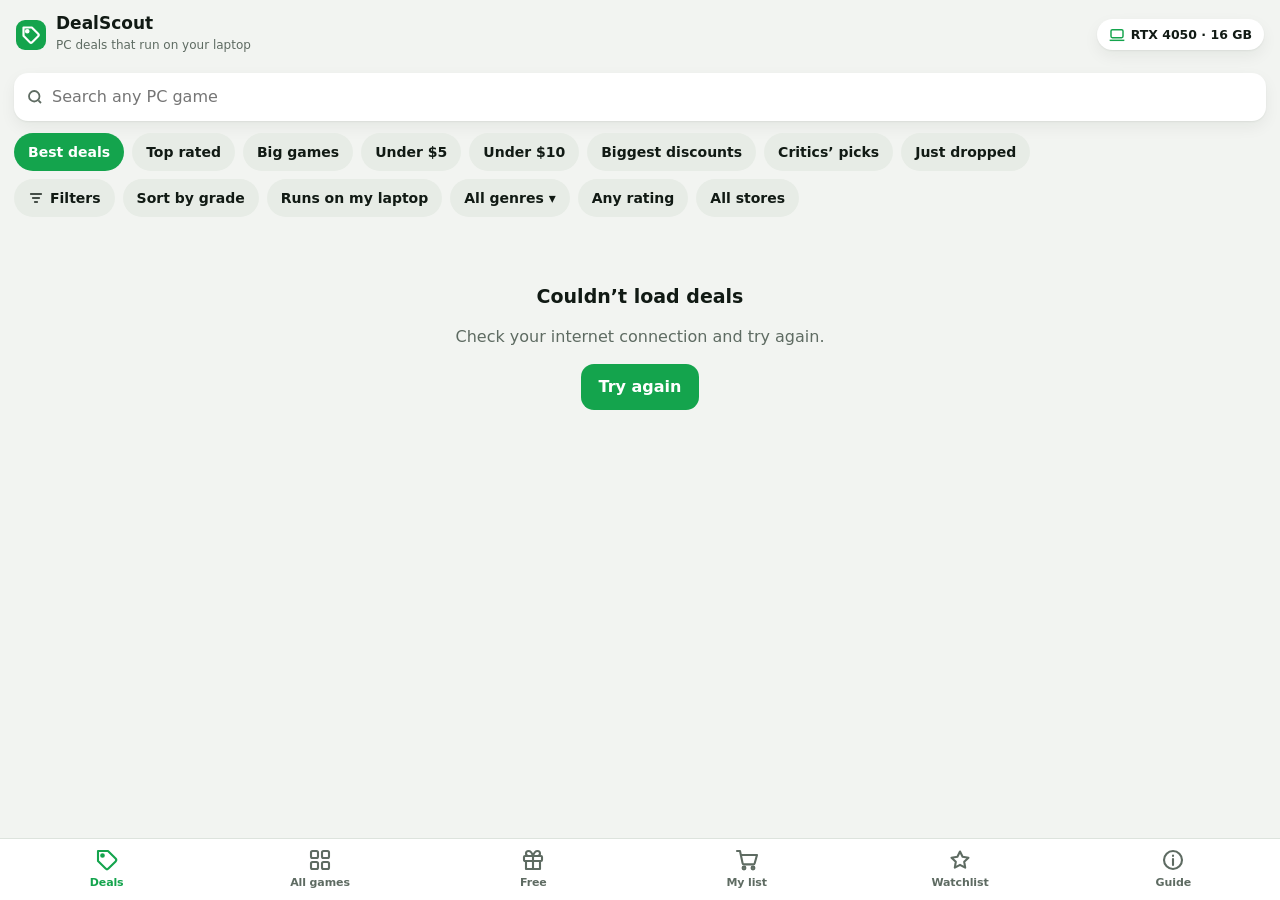
==== commit e84c305e: "DealScout: All games continuous best-to-worst list Co-Authored-By: Claude Opus 5.5 <noreply@anthropi" ====
--- a/dealscout/index.html
+++ b/dealscout/index.html
@@ -636,7 +636,7 @@
   return summarize(d, {approx});
 }
 function pump() {
-  while (active < 3 && queue.length) {
+  while (active < 5 && queue.length) {
     const [k, appid, title] = queue.shift(); active++;
     resolveSteam(appid, title).catch(() => null).then(c => { COMPAT[k] = c || {none:true, t:Date.now()}; })
       .finally(() => { active--; delete waiting[k]; saveCompat(); updateBadges(k); setTimeout(pump, 150); });
@@ -650,7 +650,7 @@
 }
 function refreshGrades(k) {
   document.querySelectorAll(k ? `.deal[data-ck="${CSS.escape(k)}"]` : '#dlist .deal[data-deal], #alist .deal[data-deal]').forEach(e => { const d = DEAL[e.dataset.deal], g = e.querySelector('.grade'); if (d && g) g.outerHTML = gradeTag(dealScore(d)); });
-  if ((S.sortGrade && !searchMode) || S.allSort === 'grade') { if (!sortT) sortT = setTimeout(() => { sortT = 0; if (S.sortGrade && !searchMode) sortByGrade('#dlist'); if (S.allSort === 'grade') sortByGrade('#alist'); }, 900); }
+  if ((S.sortGrade && !searchMode) || S.allSort === 'grade') { if (!sortT) sortT = setTimeout(() => { sortT = 0; if (S.sortGrade && !searchMode) sortByGrade('#dlist');  }, 900); }
 }
 let sortT;
 function sortByGrade(sel) {
@@ -1053,7 +1053,7 @@
   const revS = pct ? 55 + (pct - 55) * Math.min(1, Math.log10(cnt + 1) / 3.5) : null;
   const quality = blend([[revS, .6], [meta || null, .4]]) ?? 50;
   // laptop
-  const v = c ? verdict(st) : null, vk = v ? (v.k === 'g' && v.tier === 'low' ? 'l' : v.k) : 'p', fit = {g:100, l:80, b:0, p:60}[vk];
+  const v = c ? verdict(st) : null, vk = v ? (v.k === 'g' && v.tier === 'low' ? 'l' : v.k) : 'p', fit = {g:100, l:80, b:0, p:100}[vk];
   let total = .45 * price + .35 * quality + .2 * fit;
   if (vk === 'b') total = Math.min(total, 45);
   const L = LETTERS.find(l => total >= l[0]);
@@ -1430,7 +1430,108 @@
     <button class="chip${S.genres.length ? ' on' : ''}" data-act="genres">${S.genres.length ? S.genres.map(gLabel).join(', ') : 'All genres'} ▾</button>
     ${(S.owned.apps || []).length || S.mine.length ? `<button class="chip${S.hideOwned ? ' on' : ''}" data-act="hideown">Hide games I own</button>` : ''}`;
 }
+/* Best grade: one continuous list from best to worst.
+   Games are ranked in a big pool; each batch is fully graded (lowest price + laptop check) before it is
+   shown, so nothing on screen changes order. More of the catalogue is pulled in the background as you scroll. */
+let APOOL = null; // {items, at, src:{sort:{page, done}}, done}
+const BATCH = 25;
+const rank = (a, b) => dealScore(b).s - dealScore(a).s;
+// lowest-ever prices for many games at once (25 per request, 4 requests at a time)
+async function lowsFor(list) {
+  const need = [...new Set(list.map(d => d.gameID))].filter(id => !(id in LOW)), chunks = [];
+  for (let i = 0; i < need.length; i += 25) chunks.push(need.slice(i, i + 25));
+  for (let i = 0; i < chunks.length; i += 4) await Promise.all(chunks.slice(i, i + 4).map(async ch => {
+    try { const r = await cached(CS + 'games?ids=' + ch.join(','), 6 * 36e5, true); ch.forEach(id => { const g = r && r[id]; LOW[id] = g && g.cheapestPriceEver ? +g.cheapestPriceEver.price : null; if (g && g.deals && !AVG[id]) AVG[id] = finishAvg({prices:g.deals.map(x => ({shop:shopKey((STORES[x.storeID] || {}).name || ('cs' + x.storeID)), p:+x.price}))}); }); } catch (e) {}
+  }));
+}
+// pull pages from two angles: best reviewed, and CheapShark's best value (price-heavy), 4 requests at a time
+async function fillPool(plan, progress) {
+  const P = APOOL, jobs = [];
+  for (const [sort, n] of plan) { const src = P.src[sort] = P.src[sort] || {page:0, done:false}; for (let k = 0; k < n && !src.done; k++) jobs.push([sort, src.page++]); }
+  const rows = []; let doneN = 0;
+  for (let i = 0; i < jobs.length; i += 4) await Promise.all(jobs.slice(i, i + 4).map(async ([sort, page]) => {
+    const u = CS + 'deals?onSale=' + (S.allSale ? 1 : 0) + '&pageSize=60&pageNumber=' + page + '&sortBy=' + sort + '&storeID=' + encodeURIComponent((S.stores || []).join(','));
+    try { const got = await cached(u, 30 * 6e4, page < 2); rows.push(...got); if (got.length < 60) P.src[sort].done = true; } catch (e) {}
+    if (progress) progress(++doneN, jobs.length);
+  }));
+  if (!rows.length && !P.items.length && jobs.length) throw new Error('net');
+  P.done = Object.values(P.src).every(x => x.done || x.page > 60);
+  const by = {}; rows.forEach(d => { if (aseen.has(d.gameID)) return; const o = by[d.gameID]; if (!o || +d.salePrice < +o.salePrice) by[d.gameID] = d; });
+  const fresh = Object.values(by); fresh.forEach(d => { aseen.add(d.gameID); DEAL[d.dealID] = d; });
+  await lowsFor(fresh);
+  P.items = P.items.slice(P.at).concat(fresh); P.at = 0;
+}
+// wait (up to a few seconds) for the laptop checks of these games
+function compatFor(list, ms) {
+  const ks = list.map(d => requestCompat(d.steamAppID, d.title));
+  return new Promise(res => { const t0 = Date.now(); (function poll() { if (ks.every(k => COMPAT[k]) || Date.now() - t0 > ms) return res(); setTimeout(poll, 150); })(); });
+}
+async function showBatch() {
+  const P = APOOL; if (!P || P.busy) return; P.busy = true;
+  try {
+    const rest = () => { P.items = P.items.slice(P.at).sort(rank); P.at = 0; return P.items; };
+    // make sure nothing still to be fetched is likely to beat what we show next
+    // running low: pull the next stretch of the catalogue before handing out more
+    if (!P.done && rest().length < BATCH * 6) await fillPool([['Reviews', 6], ['Deal%20Rating', 4]]);
+    // grade the next batch completely before it appears: check the laptop for the top candidates,
+    // re-rank (a failed check drops a game down), and repeat until the top of the pool is all checked
+    const ck = d => COMPAT[ckey(d.steamAppID, d.title)];
+    for (let round = 0; round < 4; round++) { const top = rest().slice(0, BATCH); if (top.every(ck)) break; await compatFor(top, 5000); }
+    rest();
+    const out = []; let vis = 0;
+    while (P.at < P.items.length && vis < BATCH) {
+      const d = P.items[P.at]; if (!ck(d)) break; // never show a grade that could still change
+      P.at++; out.push(d);
+      if (!cardHidden({dataset:{ck:ckey(d.steamAppID, d.title), app:d.steamAppID || '', title:d.title, game:d.gameID}})) vis++;
+    }
+    out.sort(rank);
+    const box = $('#alist'), cards = () => [...box.querySelectorAll('.deal[data-sc]')];
+    inAll = true;
+    for (const d of out) {
+      const sc = dealScore(d).s, html = dealCard(d).replace('<button class="deal"', `<button class="deal" data-sc="${sc}"`);
+      const all = cards(), lastSc = all.length ? +all[all.length - 1].dataset.sc : Infinity;
+      if (sc <= lastSc) { box.insertAdjacentHTML('beforeend', html); continue; }
+      // a late arrival that outranks games already on screen: slot it into its place above, keeping your scroll position
+      const before = all.find(e => +e.dataset.sc < sc), main = $('#main'), y = main.scrollTop;
+      before.insertAdjacentHTML('beforebegin', html);
+      const el = before.previousElementSibling; if (el.getBoundingClientRect().bottom <= main.getBoundingClientRect().top + 1) main.scrollTop = y + (before.offsetTop - el.offsetTop);
+    }
+    inAll = false;
+    acount += out.length;
+    compatFor(P.items.slice(P.at, P.at + BATCH + 15), 0); // start checking the following batch now
+    const last = out.length ? dealScore(out[out.length - 1]) : null;
+    $('#astat').textContent = acount + ' games · best grades first' + (last ? ' · now at ' + last.g + ' ' + last.s : '') + (S.allSale ? ' · on sale only' : '');
+    const end = P.at >= P.items.length && P.done;
+    $('#amore').innerHTML = end ? '<span class="sub">That’s every game.</span>' : '<div class="spin"></div><p class="sub" style="text-align:center">Keep scrolling for the next grades down</p>';
+    if (!acount) $('#alist').innerHTML = '<div class="empty"><h3>No games match</h3><p>Loosen the filters above.</p></div>';
+  } finally { P.busy = false; }
+  // if the bottom is already in view (short screen or many hidden), keep going
+  const m = $('#amore'); if (m && APOOL === P && m.getBoundingClientRect().top < innerHeight + 400 && !(P.at >= P.items.length && P.done)) showBatch();
+}
+// load the next batch automatically as the bottom comes into view
+const allObs = 'IntersectionObserver' in window ? new IntersectionObserver(es => { if (es.some(e => e.isIntersecting) && APOOL && S.allSort === 'grade' && view === 'all') showBatch(); }, {rootMargin:'600px'}) : null;
 async function loadAll(reset) {
+  if (S.allSort === 'grade') {
+    if (aloading) return; aloading = true;
+    try {
+      if (reset || !APOOL) {
+        if (!(S.stores || []).length) throw new Error('nostores');
+        aseen = new Set(); acount = 0; APOOL = {items:[], at:0, src:{}, done:false}; renderAllChips(); $('#amore').innerHTML = '';
+        $('#alist').innerHTML = '<div class="empty"><div class="spin"></div><p>Ranking the best-reviewed games at your stores…</p></div>';
+        await fillPool([['Reviews', 12], ['Deal%20Rating', 8]], (a, n) => { const p = document.querySelector('#alist .empty p'); if (p) p.textContent = 'Ranking games by grade… ' + Math.round(a / n * 80) + '%'; });
+        { const p = document.querySelector('#alist .empty p'); if (p) p.textContent = 'Ranking ' + APOOL.items.length + ' games by grade…'; }
+        const p = document.querySelector('#alist .empty p'); if (p) p.textContent = 'Checking the top games against your laptop…';
+        await compatFor(APOOL.items.slice().sort(rank).slice(0, BATCH), 4000);
+        $('#alist').innerHTML = '';
+        if (allObs) { allObs.disconnect(); allObs.observe($('#amore')); }
+      }
+      await showBatch();
+    } catch (e) {
+      $('#alist').innerHTML = `<div class="empty"><h3>${e.message === 'nostores' ? 'No stores selected' : 'Couldn’t load games'}</h3><p>${e.message === 'nostores' ? 'Turn on at least one store in Filters on the Deals tab.' : 'Check your internet connection and try again.'}</p></div>`;
+    }
+    aloading = false; return;
+  }
+  APOOL = null;
   if (aloading) return;
   if (reset) { apage = 0; aseen = new Set(); aend = false; acount = 0; $('#alist').innerHTML = '<div class="skel"></div>'.repeat(6); $('#amore').innerHTML = ''; renderAllChips(); }
   if (aend) return; aloading = true;
